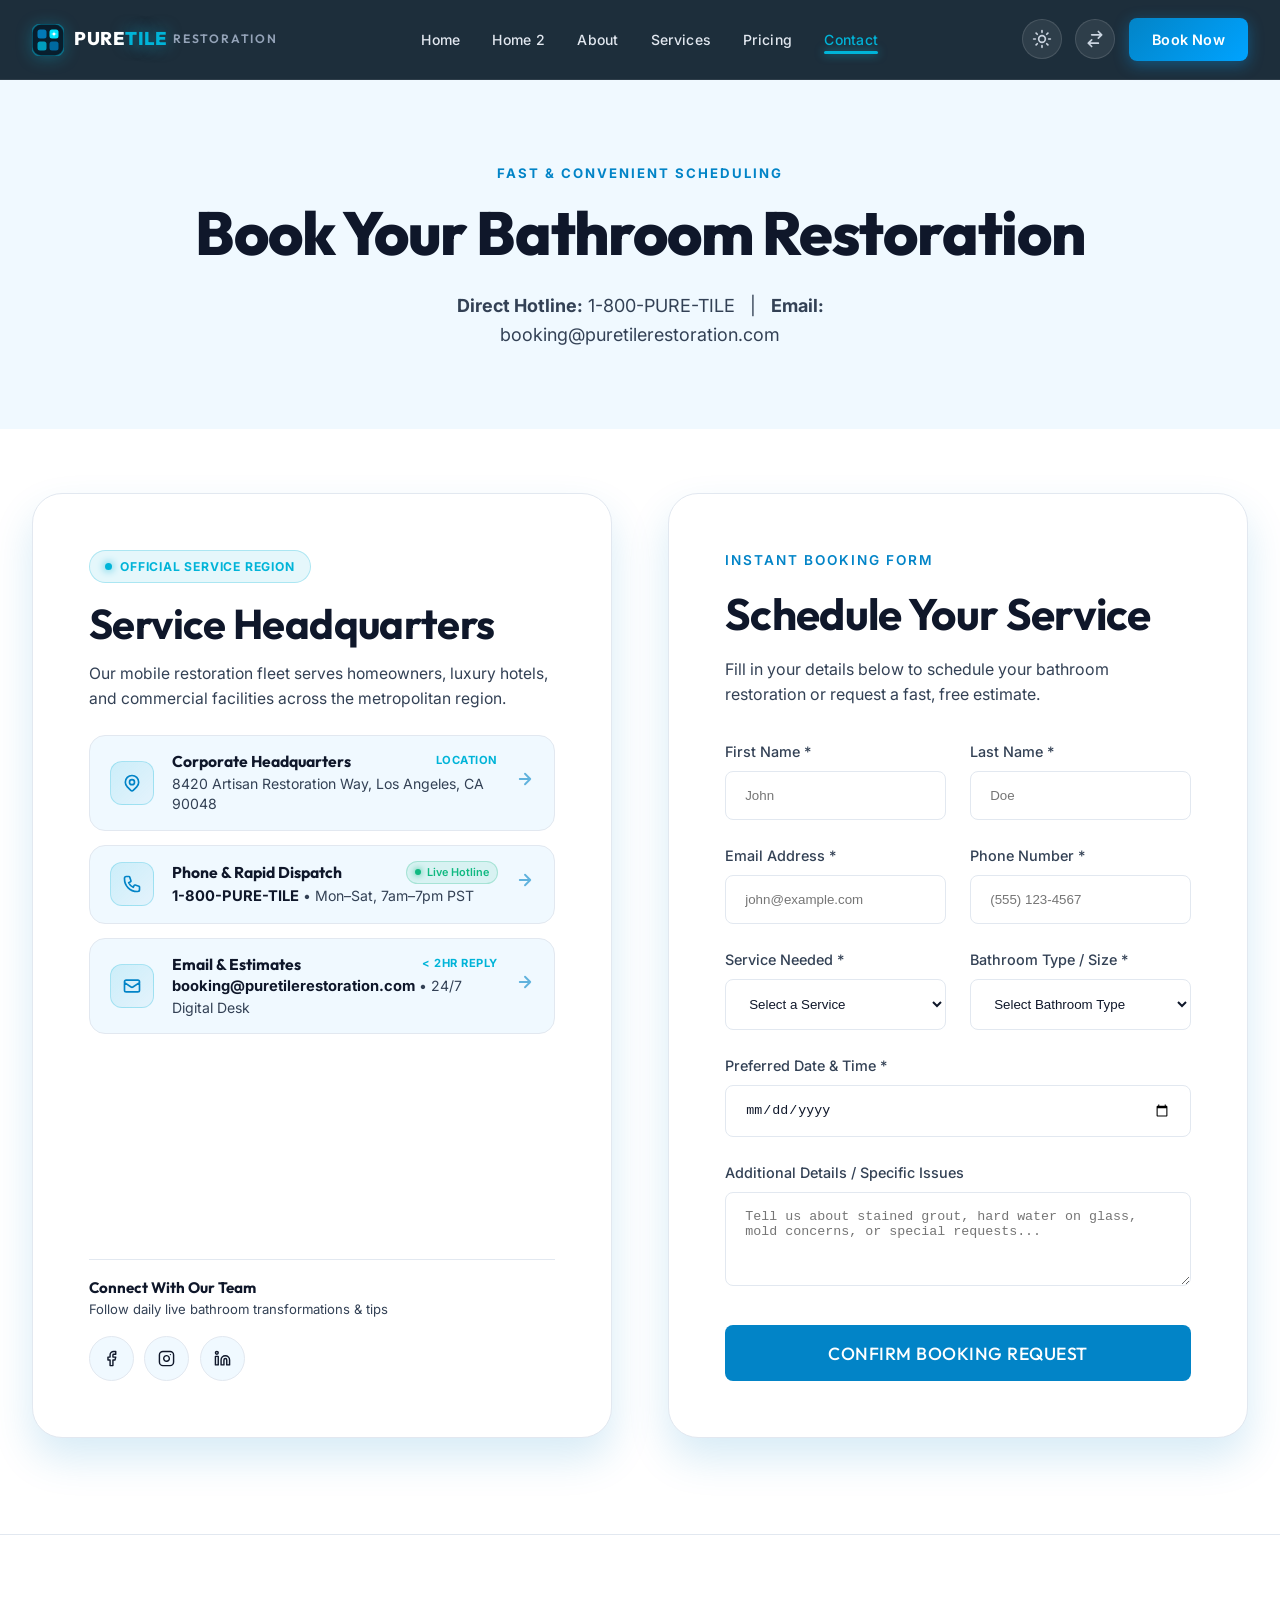
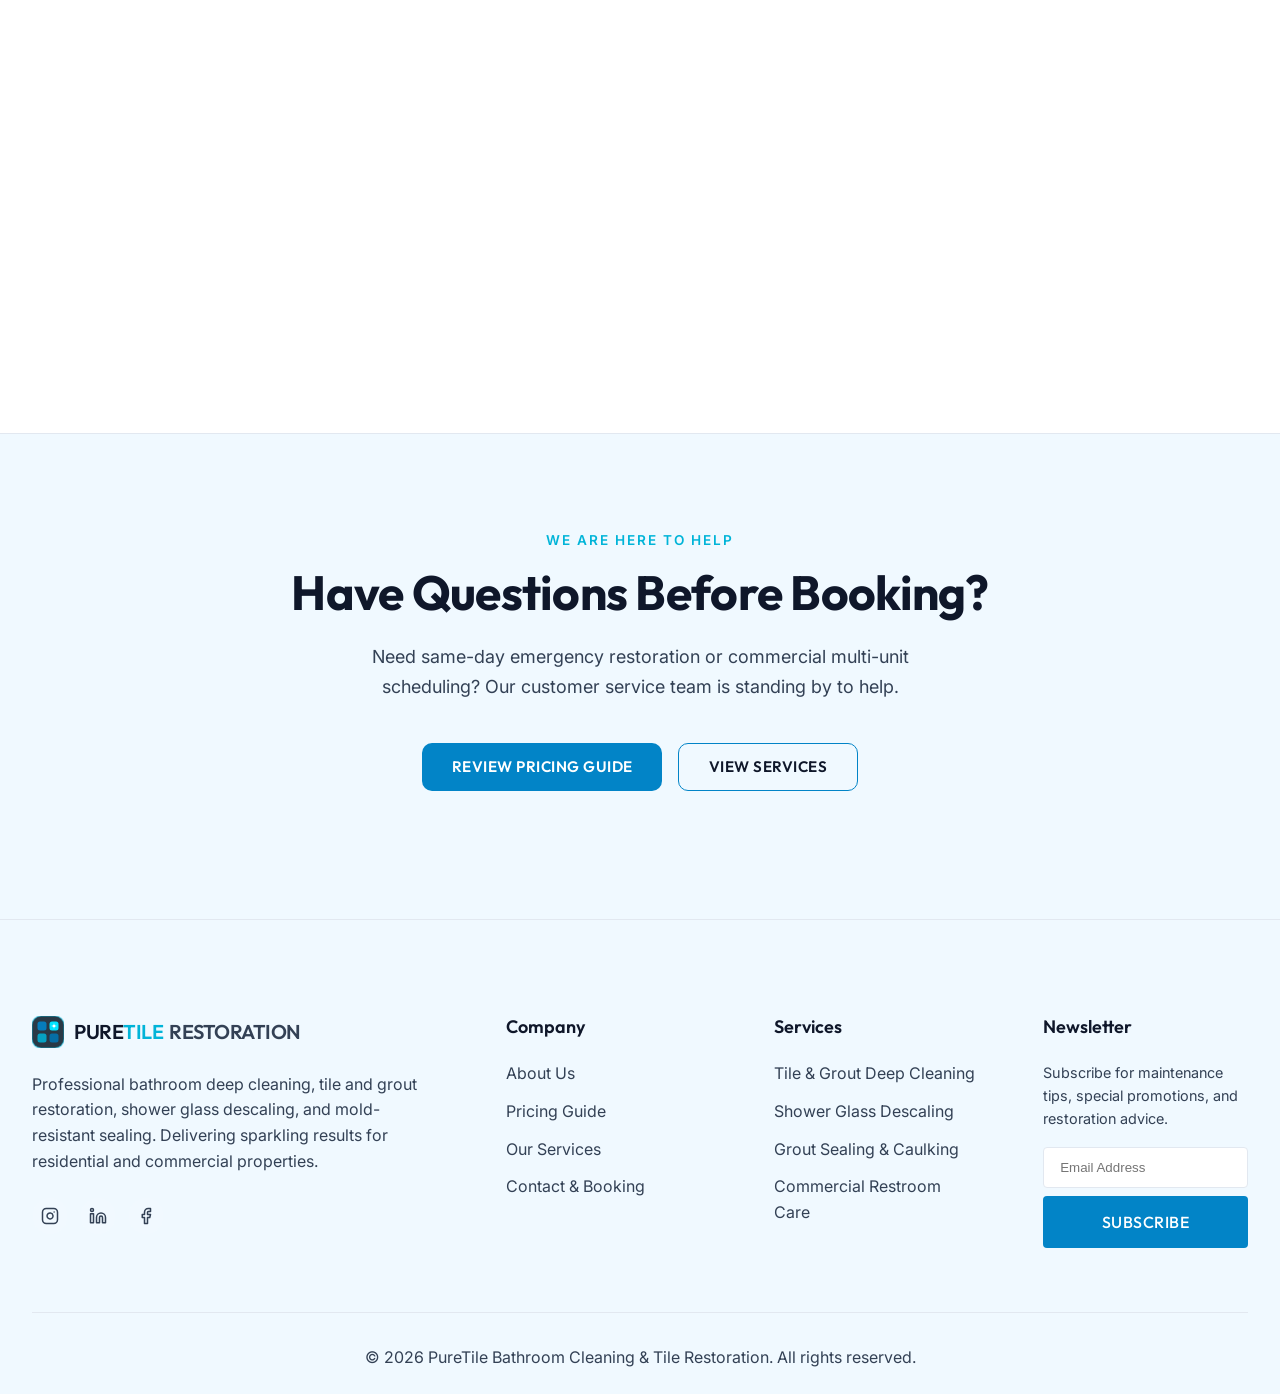
==== contact.html @ 4fcf4510 "PureTile Restoration website complete" ====
<!DOCTYPE html>
<html lang="en" dir="ltr">
<head>
    <meta charset="UTF-8">
    <meta name="viewport" content="width=device-width, initial-scale=1.0">
    <title>Contact & Booking | PureTile Bathroom Cleaning & Tile Restoration</title>
    <meta name="description" content="Book your bathroom cleaning, tile and grout restoration, or shower glass descaling online. Quick appointment scheduling and free estimates.">
    <link rel="preconnect" href="https://fonts.googleapis.com">
    <link rel="preconnect" href="https://fonts.gstatic.com" crossorigin>
    <link href="https://fonts.googleapis.com/css2?family=Inter:wght@400;500;600;700&family=Outfit:wght@400;500;600;700;800;900&display=swap" rel="stylesheet">
    <link rel="stylesheet" href="assets/css/style.css">
    <link rel="stylesheet" href="assets/css/dark-mode.css">
    <link rel="stylesheet" href="assets/css/rtl.css">
    <link rel="icon" type="image/svg+xml" href="assets/images/favicon.svg">
</head>
<body>
    <!-- Navbar -->
    <nav class="navbar home-navbar">
        <div class="container flex-between">
            <a href="index.html" class="brand">
                <svg width="32" height="32" viewBox="0 0 32 32" fill="none" xmlns="http://www.w3.org/2000/svg" class="brand-icon">
                    <rect width="32" height="32" rx="9" fill="rgba(6, 24, 38, 0.85)" stroke="#00B4D8" stroke-width="1.5" stroke-opacity="0.45"/>
                    <rect x="5.5" y="5.5" width="9" height="9" rx="2.5" fill="#0284C7" fill-opacity="0.9"/>
                    <rect x="5.5" y="17.5" width="9" height="9" rx="2.5" fill="#00B4D8" fill-opacity="0.85"/>
                    <rect x="17.5" y="17.5" width="9" height="9" rx="2.5" fill="#0077B6" fill-opacity="0.85"/>
                    <rect x="17.5" y="5.5" width="9" height="9" rx="2.5" fill="#00E5FF"/>
                    <path d="M22 6.8 Q22 10 18.8 10 Q22 10 22 13.2 Q22 10 25.2 10 Q22 10 22 6.8 Z" fill="#FFFFFF"/>
                    <circle cx="22" cy="10" r="0.9" fill="#FFFFFF"/>
                </svg>
                <span class="brand-text">PURE<span class="brand-accent">TILE</span><span class="brand-sub">RESTORATION</span></span>
            </a>
            
            <ul class="nav-links">
                <li><a href="index.html" class="nav-link">Home</a></li>
                <li><a href="home-2.html" class="nav-link">Home 2</a></li>
                <li><a href="about.html" class="nav-link">About</a></li>
                <li><a href="services.html" class="nav-link">Services</a></li>
                <li><a href="pricing.html" class="nav-link">Pricing</a></li>
                <li><a href="contact.html" class="nav-link active">Contact</a></li>
            </ul>
            
            <div class="nav-actions">
                <button id="darkModeToggle" class="icon-btn" aria-label="Toggle Dark Mode">
                    <svg width="20" height="20" viewBox="0 0 24 24" fill="none" stroke="currentColor" stroke-width="2" stroke-linecap="round" stroke-linejoin="round">
                        <circle cx="12" cy="12" r="4"></circle>
                        <line x1="12" y1="2" x2="12" y2="4"></line>
                        <line x1="12" y1="20" x2="12" y2="22"></line>
                        <line x1="4.93" y1="4.93" x2="6.34" y2="6.34"></line>
                        <line x1="17.66" y1="17.66" x2="19.07" y2="19.07"></line>
                        <line x1="2" y1="12" x2="4" y2="12"></line>
                        <line x1="20" y1="12" x2="22" y2="12"></line>
                        <line x1="6.34" y1="17.66" x2="4.93" y2="19.07"></line>
                        <line x1="19.07" y1="4.93" x2="17.66" y2="6.34"></line>
                    </svg>
                </button>
                <button id="rtlToggle" class="icon-btn" aria-label="Toggle RTL">
                    <svg width="20" height="20" fill="none" stroke="currentColor" viewBox="0 0 24 24" xmlns="http://www.w3.org/2000/svg"><path stroke-linecap="round" stroke-linejoin="round" stroke-width="2" d="M8 7h12m0 0l-4-4m4 4l-4 4m0 6H4m0 0l4 4m-4-4l4-4"></path></svg>
                </button>
                <a href="contact.html" class="btn-nav-book">Book Now</a>
                <button class="mobile-menu-btn icon-btn" aria-label="Menu">
                    <svg width="24" height="24" fill="none" stroke="currentColor" viewBox="0 0 24 24" xmlns="http://www.w3.org/2000/svg"><path stroke-linecap="round" stroke-linejoin="round" stroke-width="2" d="M4 6h16M4 12h16M4 18h16"></path></svg>
                </button>
            </div>
        </div>
    </nav>

    <!-- Section 1: Hero & Direct Contact -->
    <section class="section section-bg" style="padding-top: 160px; padding-bottom: 80px; text-align: center;">
        <div class="container reveal">
            <h6 style="color: var(--accent-primary); margin-bottom: 1rem;">Fast & Convenient Scheduling</h6>
            <h1 class="hero-title">Book Your Bathroom Restoration</h1>
            <p class="hero-subtitle" style="max-width: 600px; margin: 0 auto;"><strong>Direct Hotline:</strong> 1-800-PURE-TILE &nbsp; | &nbsp; <strong>Email:</strong> booking@puretilerestoration.com</p>
        </div>
    </section>

    <!-- Section 2: Contact Split Layout (Details + Booking Form) -->
    <section class="section" style="padding-top: 4rem;">
        <div class="container reveal">
            <div class="contact-split-grid">
                
                <!-- Left Card: Service Headquarters & Direct Inquiries -->
                <div class="contact-card-container">
                    <div class="contact-card-top-content">
                        <div class="contact-eyebrow-badge">
                            <span class="eyebrow-dot"></span>
                            OFFICIAL SERVICE REGION
                        </div>
                        <h2 style="margin-bottom: 0.75rem; font-size: clamp(2rem, 3.8vw, 2.6rem); font-weight: 700; color: var(--text-primary); line-height: 1.2;">Service Headquarters</h2>
                        <p style="color: var(--text-secondary); margin-bottom: 0; line-height: 1.6; font-size: 0.98rem;">Our mobile restoration fleet serves homeowners, luxury hotels, and commercial facilities across the metropolitan region.</p>
                        
                        <!-- 3 Compact Contact Cards (Smaller & Identical in Height) -->
                        <div class="contact-mini-cards">
                            <!-- Card 1: Headquarters -->
                            <a href="https://maps.google.com/?q=8420+Artisan+Restoration+Way+Los+Angeles+CA+90048" target="_blank" rel="noopener" class="contact-mini-card">
                                <div class="contact-mini-icon">
                                    <svg width="20" height="20" fill="none" stroke="currentColor" stroke-width="2" viewBox="0 0 24 24"><path stroke-linecap="round" stroke-linejoin="round" d="M17.657 16.657L13.414 20.9a1.998 1.998 0 01-2.827 0l-4.244-4.243a8 8 0 1111.314 0z"></path><path stroke-linecap="round" stroke-linejoin="round" d="M15 11a3 3 0 11-6 0 3 3 0 016 0z"></path></svg>
                                </div>
                                <div class="contact-mini-content">
                                    <div class="contact-mini-header">
                                        <h4 class="contact-mini-title">Corporate Headquarters</h4>
                                        <span class="contact-mini-badge">Location</span>
                                    </div>
                                    <p class="contact-mini-text">8420 Artisan Restoration Way, Los Angeles, CA 90048</p>
                                </div>
                                <div class="contact-mini-arrow">
                                    <svg width="18" height="18" viewBox="0 0 24 24" fill="none" stroke="currentColor" stroke-width="2.5" stroke-linecap="round" stroke-linejoin="round"><path d="M5 12h14M12 5l7 7-7 7"/></svg>
                                </div>
                            </a>

                            <!-- Card 2: Phone & Dispatch -->
                            <a href="tel:18007873845" class="contact-mini-card">
                                <div class="contact-mini-icon">
                                    <svg width="20" height="20" fill="none" stroke="currentColor" stroke-width="2" viewBox="0 0 24 24"><path stroke-linecap="round" stroke-linejoin="round" d="M3 5a2 2 0 012-2h3.28a1 1 0 01.948.684l1.498 4.493a1 1 0 01-.502 1.21l-2.257 1.13a11.042 11.042 0 005.516 5.516l1.13-2.257a1 1 0 011.21-.502l4.493 1.498a1 1 0 01.684.949V19a2 2 0 01-2 2h-1C9.716 21 3 14.284 3 6V5z"></path></svg>
                                </div>
                                <div class="contact-mini-content">
                                    <div class="contact-mini-header">
                                        <h4 class="contact-mini-title">Phone & Rapid Dispatch</h4>
                                        <span class="contact-status-live"><span class="live-pulse-dot"></span> Live Hotline</span>
                                    </div>
                                    <p class="contact-mini-text"><span class="contact-mini-link">1-800-PURE-TILE</span> &bull; Mon–Sat, 7am–7pm PST</p>
                                </div>
                                <div class="contact-mini-arrow">
                                    <svg width="18" height="18" viewBox="0 0 24 24" fill="none" stroke="currentColor" stroke-width="2.5" stroke-linecap="round" stroke-linejoin="round"><path d="M5 12h14M12 5l7 7-7 7"/></svg>
                                </div>
                            </a>

                            <!-- Card 3: Email Inquiries -->
                            <a href="mailto:booking@puretilerestoration.com" class="contact-mini-card">
                                <div class="contact-mini-icon">
                                    <svg width="20" height="20" fill="none" stroke="currentColor" stroke-width="2" viewBox="0 0 24 24"><path stroke-linecap="round" stroke-linejoin="round" d="M3 8l7.89 5.26a2 2 0 002.22 0L21 8M5 19h14a2 2 0 002-2V7a2 2 0 00-2-2H5a2 2 0 00-2 2v10a2 2 0 002 2z"></path></svg>
                                </div>
                                <div class="contact-mini-content">
                                    <div class="contact-mini-header">
                                        <h4 class="contact-mini-title">Email & Estimates</h4>
                                        <span class="contact-mini-badge">&lt; 2hr Reply</span>
                                    </div>
                                    <p class="contact-mini-text"><span class="contact-mini-link">booking@puretilerestoration.com</span> &bull; 24/7 Digital Desk</p>
                                </div>
                                <div class="contact-mini-arrow">
                                    <svg width="18" height="18" viewBox="0 0 24 24" fill="none" stroke="currentColor" stroke-width="2.5" stroke-linecap="round" stroke-linejoin="round"><path d="M5 12h14M12 5l7 7-7 7"/></svg>
                                </div>
                            </a>
                        </div>
                    </div>

                    <!-- Bottom Integrated Social Bar -->
                    <div class="contact-bottom-social">
                        <div class="contact-social-info">
                            <h5>Connect With Our Team</h5>
                            <p>Follow daily live bathroom transformations & tips</p>
                        </div>
                        <div class="social-links" style="display: flex; gap: 0.65rem;">
                            <a href="#" class="social-icon-box" aria-label="Facebook">
                                <svg width="17" height="17" fill="none" stroke="currentColor" stroke-width="2" stroke-linecap="round" stroke-linejoin="round" viewBox="0 0 24 24"><path d="M18 2h-3a5 5 0 00-5 5v3H7v4h3v8h4v-8h3l1-4h-4V7a1 1 0 011-1h3z"></path></svg>
                            </a>
                            <a href="#" class="social-icon-box" aria-label="Instagram">
                                <svg width="17" height="17" fill="none" stroke="currentColor" stroke-width="2" stroke-linecap="round" stroke-linejoin="round" viewBox="0 0 24 24"><rect x="2" y="2" width="20" height="20" rx="5" ry="5"></rect><path d="M16 11.37A4 4 0 1112.63 8 4 4 0 0116 11.37z"></path><line x1="17.5" y1="6.5" x2="17.51" y2="6.5"></line></svg>
                            </a>
                            <a href="#" class="social-icon-box" aria-label="LinkedIn">
                                <svg width="17" height="17" fill="none" stroke="currentColor" stroke-width="2" stroke-linecap="round" stroke-linejoin="round" viewBox="0 0 24 24"><path d="M16 8a6 6 0 016 6v7h-4v-7a2 2 0 00-2-2 2 2 0 00-2 2v7h-4v-7a6 6 0 016-6z"></path><rect x="2" y="9" width="4" height="12"></rect><circle cx="4" cy="4" r="2"></circle></svg>
                            </a>
                        </div>
                    </div>
                </div>

                <!-- Right Card: Online Booking Form -->
                <div class="contact-card-container">
                    <div class="contact-form-header">
                        <span class="eyebrow" style="color: var(--accent-premium); letter-spacing: 2px; text-transform: uppercase; font-weight: 600; font-size: 0.85rem; margin-bottom: 1rem; display: block;">Instant Booking Form</span>
                        <h2 style="margin-bottom: 1rem; font-size: clamp(2.2rem, 4.2vw, 2.75rem); font-weight: 700; color: var(--text-primary); line-height: 1.2;">Schedule Your Service</h2>
                        <p style="color: var(--text-secondary); margin-bottom: 2rem; line-height: 1.6;">Fill in your details below to schedule your bathroom restoration or request a fast, free estimate.</p>
                    </div>
                    
                    <form onsubmit="event.preventDefault(); alert('Thank you! Your booking inquiry has been submitted. A specialist will call you within 1 hour to confirm.'); this.reset();">
                        <div class="grid grid-2" style="gap: 1.5rem; margin-bottom: 1.5rem;">
                            <div>
                                <label style="display: block; margin-bottom: 0.5rem; font-weight: 500; font-size: 0.9rem; color: var(--text-secondary);">First Name *</label>
                                <input type="text" placeholder="John" required style="width: 100%; padding: 1rem 1.2rem; border: 1px solid var(--border-color); border-radius: 8px; background: rgba(255,255,255,0.02); color: var(--text-primary); outline: none; transition: 0.3s;" onfocus="this.style.borderColor='var(--accent-premium)'" onblur="this.style.borderColor='var(--border-color)'">
                            </div>
                            <div>
                                <label style="display: block; margin-bottom: 0.5rem; font-weight: 500; font-size: 0.9rem; color: var(--text-secondary);">Last Name *</label>
                                <input type="text" placeholder="Doe" required style="width: 100%; padding: 1rem 1.2rem; border: 1px solid var(--border-color); border-radius: 8px; background: rgba(255,255,255,0.02); color: var(--text-primary); outline: none; transition: 0.3s;" onfocus="this.style.borderColor='var(--accent-premium)'" onblur="this.style.borderColor='var(--border-color)'">
                            </div>
                        </div>
                        
                        <div class="grid grid-2" style="gap: 1.5rem; margin-bottom: 1.5rem;">
                            <div>
                                <label style="display: block; margin-bottom: 0.5rem; font-weight: 500; font-size: 0.9rem; color: var(--text-secondary);">Email Address *</label>
                                <input type="email" placeholder="john@example.com" required style="width: 100%; padding: 1rem 1.2rem; border: 1px solid var(--border-color); border-radius: 8px; background: rgba(255,255,255,0.02); color: var(--text-primary); outline: none; transition: 0.3s;" onfocus="this.style.borderColor='var(--accent-premium)'" onblur="this.style.borderColor='var(--border-color)'">
                            </div>
                            <div>
                                <label style="display: block; margin-bottom: 0.5rem; font-weight: 500; font-size: 0.9rem; color: var(--text-secondary);">Phone Number *</label>
                                <input type="tel" placeholder="(555) 123-4567" required style="width: 100%; padding: 1rem 1.2rem; border: 1px solid var(--border-color); border-radius: 8px; background: rgba(255,255,255,0.02); color: var(--text-primary); outline: none; transition: 0.3s;" onfocus="this.style.borderColor='var(--accent-premium)'" onblur="this.style.borderColor='var(--border-color)'">
                            </div>
                        </div>

                        <div class="grid grid-2" style="gap: 1.5rem; margin-bottom: 1.5rem;">
                            <div>
                                <label style="display: block; margin-bottom: 0.5rem; font-weight: 500; font-size: 0.9rem; color: var(--text-secondary);">Service Needed *</label>
                                <select required style="width: 100%; padding: 1rem 1.2rem; border: 1px solid var(--border-color); border-radius: 8px; background: var(--bg-primary); color: var(--text-primary); outline: none; transition: 0.3s;" onfocus="this.style.borderColor='var(--accent-premium)'" onblur="this.style.borderColor='var(--border-color)'">
                                    <option value="" disabled selected>Select a Service</option>
                                    <option value="complete">Complete Restoration Package ($299)</option>
                                    <option value="steam">Standard Tile & Grout Steam Clean ($149)</option>
                                    <option value="shower">Shower Glass Descaling & Polishing</option>
                                    <option value="grout">Grout ColorSealing & Waterproofing</option>
                                    <option value="commercial">Commercial Restroom Sanitization</option>
                                </select>
                            </div>
                            <div>
                                <label style="display: block; margin-bottom: 0.5rem; font-weight: 500; font-size: 0.9rem; color: var(--text-secondary);">Bathroom Type / Size *</label>
                                <select required style="width: 100%; padding: 1rem 1.2rem; border: 1px solid var(--border-color); border-radius: 8px; background: var(--bg-primary); color: var(--text-primary); outline: none; transition: 0.3s;" onfocus="this.style.borderColor='var(--accent-premium)'" onblur="this.style.borderColor='var(--border-color)'">
                                    <option value="" disabled selected>Select Bathroom Type</option>
                                    <option value="powder">Half Bath / Powder Room</option>
                                    <option value="standard">Standard Full Bath (Tub/Shower)</option>
                                    <option value="master">Master Bath Suite (Walk-in Shower & Tub)</option>
                                    <option value="multiple">Multiple Residential Bathrooms</option>
                                    <option value="commercial">Commercial Restroom Facility</option>
                                </select>
                            </div>
                        </div>

                        <div style="margin-bottom: 1.5rem;">
                            <label style="display: block; margin-bottom: 0.5rem; font-weight: 500; font-size: 0.9rem; color: var(--text-secondary);">Preferred Date & Time *</label>
                            <input type="date" required style="width: 100%; padding: 1rem 1.2rem; border: 1px solid var(--border-color); border-radius: 8px; background: var(--bg-primary); color: var(--text-primary); outline: none; transition: 0.3s;" onfocus="this.style.borderColor='var(--accent-premium)'" onblur="this.style.borderColor='var(--border-color)'">
                        </div>

                        <div style="margin-bottom: 2rem;">
                            <label style="display: block; margin-bottom: 0.5rem; font-weight: 500; font-size: 0.9rem; color: var(--text-secondary);">Additional Details / Specific Issues</label>
                            <textarea rows="4" placeholder="Tell us about stained grout, hard water on glass, mold concerns, or special requests..." style="width: 100%; padding: 1rem 1.2rem; border: 1px solid var(--border-color); border-radius: 8px; background: rgba(255,255,255,0.02); color: var(--text-primary); resize: vertical; outline: none; transition: 0.3s;" onfocus="this.style.borderColor='var(--accent-premium)'" onblur="this.style.borderColor='var(--border-color)'"></textarea>
                        </div>

                        <button type="submit" class="btn btn-primary" style="width: 100%; height: auto; min-height: 56px; padding: 1rem; justify-content: center; font-size: 1.1rem; border-radius: 8px;">Confirm Booking Request</button>
                    </form>
                </div>
                
            </div>
        </div>
    </section>

    <!-- Section 3: Full Width Map -->
    <section style="margin-bottom: 0;">
        <div style="width: 100%; height: 500px; border-top: 1px solid var(--border-color); border-bottom: 1px solid var(--border-color); overflow: hidden;">
            <iframe src="https://www.google.com/maps/embed?pb=!1m18!1m12!1m3!1d3304.763462948602!2d-118.37549748478413!3d34.07559128060012!2m3!1f0!2f0!3f0!3m2!1i1024!2i768!4f13.1!3m3!1m2!1s0x80c2b936d5b060cb%3A0x4a9d702d0b5e3f01!2sWest%20Hollywood%2C%20CA!5e0!3m2!1sen!2sus!4v1680123456789!5m2!1sen!2sus" width="100%" height="100%" style="border:0;" allowfullscreen="" loading="lazy" referrerpolicy="no-referrer-when-downgrade"></iframe>
        </div>
    </section>

    <!-- Section 4: General FAQ Support -->
    <section class="section section-bg text-center" style="padding: 6rem 0;">
        <div class="container reveal">
            <span class="eyebrow" style="color: #00B4D8; letter-spacing: 2px; text-transform: uppercase; font-weight: 600; font-size: 0.85rem; display: block; margin-bottom: 0.75rem;">WE ARE HERE TO HELP</span>
            <h2 style="font-size: clamp(2.2rem, 4.2vw, 3rem); font-weight: 700; margin-bottom: 1.25rem; color: var(--text-primary); line-height: 1.2;">Have Questions Before Booking?</h2>
            <p class="text-large" style="max-width: 600px; margin: 0 auto 2.5rem; color: var(--text-secondary); line-height: 1.7;">Need same-day emergency restoration or commercial multi-unit scheduling? Our customer service team is standing by to help.</p>
            <div class="flex-center contact-cta-row">
                <a href="pricing.html" class="btn btn-primary contact-cta-btn">Review Pricing Guide</a>
                <a href="services.html" class="btn btn-secondary contact-cta-btn">View Services</a>
            </div>
        </div>
    </section>

    <!-- Footer -->
    <footer class="footer">
        <div class="container">
            <div class="footer-grid">
                <div>
                    <a href="index.html" class="footer-brand" style="display: inline-flex; align-items: center; gap: 10px; text-decoration: none;">
                        <svg width="32" height="32" viewBox="0 0 32 32" fill="none" xmlns="http://www.w3.org/2000/svg" class="brand-icon">
                            <rect width="32" height="32" rx="9" fill="rgba(6, 24, 38, 0.85)" stroke="#00B4D8" stroke-width="1.5" stroke-opacity="0.45"/>
                            <rect x="5.5" y="5.5" width="9" height="9" rx="2.5" fill="#0284C7" fill-opacity="0.9"/>
                            <rect x="5.5" y="17.5" width="9" height="9" rx="2.5" fill="#00B4D8" fill-opacity="0.85"/>
                            <rect x="17.5" y="17.5" width="9" height="9" rx="2.5" fill="#0077B6" fill-opacity="0.85"/>
                            <rect x="17.5" y="5.5" width="9" height="9" rx="2.5" fill="#00E5FF"/>
                            <path d="M22 6.8 Q22 10 18.8 10 Q22 10 22 13.2 Q22 10 25.2 10 Q22 10 22 6.8 Z" fill="#FFFFFF"/>
                            <circle cx="22" cy="10" r="0.9" fill="#FFFFFF"/>
                        </svg>
                        <span class="brand-text">PURE<span class="brand-accent">TILE</span><span class="brand-sub">RESTORATION</span></span>
                    </a>
                    <p>Professional bathroom deep cleaning, tile and grout restoration, shower glass descaling, and mold-resistant sealing. Delivering sparkling results for residential and commercial properties.</p>
                    <div class="footer-socials" style="margin-top: 1.5rem; display: flex; gap: 0.75rem;">
                        <a href="#" class="social-icon" aria-label="Instagram">
                            <svg width="18" height="18" fill="none" stroke="currentColor" stroke-width="2" stroke-linecap="round" stroke-linejoin="round" viewBox="0 0 24 24"><rect x="2" y="2" width="20" height="20" rx="5" ry="5"></rect><path d="M16 11.37A4 4 0 1112.63 8 4 4 0 0116 11.37z"></path><line x1="17.5" y1="6.5" x2="17.51" y2="6.5"></line></svg>
                        </a>
                        <a href="#" class="social-icon" aria-label="LinkedIn">
                            <svg width="18" height="18" fill="none" stroke="currentColor" stroke-width="2" stroke-linecap="round" stroke-linejoin="round" viewBox="0 0 24 24"><path d="M16 8a6 6 0 016 6v7h-4v-7a2 2 0 00-2-2 2 2 0 00-2 2v7h-4v-7a6 6 0 016-6z"></path><rect x="2" y="9" width="4" height="12"></rect><circle cx="4" cy="4" r="2"></circle></svg>
                        </a>
                        <a href="#" class="social-icon" aria-label="Facebook">
                            <svg width="18" height="18" fill="none" stroke="currentColor" stroke-width="2" stroke-linecap="round" stroke-linejoin="round" viewBox="0 0 24 24"><path d="M18 2h-3a5 5 0 00-5 5v3H7v4h3v8h4v-8h3l1-4h-4V7a1 1 0 011-1h3z"></path></svg>
                        </a>
                    </div>
                </div>
                <div>
                    <h5 class="footer-title">Company</h5>
                    <ul class="footer-links">
                        <li><a href="about.html">About Us</a></li>
                        <li><a href="pricing.html">Pricing Guide</a></li>
                        <li><a href="services.html">Our Services</a></li>
                        <li><a href="contact.html">Contact & Booking</a></li>
                    </ul>
                </div>
                <div>
                    <h5 class="footer-title">Services</h5>
                    <ul class="footer-links">
                        <li><a href="services.html#tile-steam-cleaning">Tile & Grout Deep Cleaning</a></li>
                        <li><a href="services.html#shower-glass-descaling">Shower Glass Descaling</a></li>
                        <li><a href="services.html#grout-colorsealing">Grout Sealing & Caulking</a></li>
                        <li><a href="services.html#commercial-restrooms">Commercial Restroom Care</a></li>
                    </ul>
                </div>
                <div>
                    <h5 class="footer-title">Newsletter</h5>
                    <p style="margin-bottom: 1rem; color: var(--text-secondary); font-size: 0.9rem;">Subscribe for maintenance tips, special promotions, and restoration advice.</p>
                    <form class="newsletter-form" style="display: flex; gap: 0.5rem; flex-direction: column;">
                        <input type="email" placeholder="Email Address" required style="padding: 0.75rem 1rem; border-radius: 4px; border: 1px solid var(--border-color); background: var(--bg-primary); color: var(--text-primary); width: 100%; outline: none; transition: 0.3s;">
                        <button type="submit" class="btn btn-primary" style="padding: 0.75rem 1rem; width: 100%; justify-content: center;">Subscribe</button>
                    </form>
                </div>
            </div>
            <div class="footer-bottom">
                <p>&copy; 2026 PureTile Bathroom Cleaning & Tile Restoration. All rights reserved.</p>
            </div>
        </div>
    </footer>

    <!-- Back to Top -->
    <button id="backToTop" class="back-to-top" aria-label="Back to Top">
        <svg width="24" height="24" fill="none" stroke="currentColor" viewBox="0 0 24 24" xmlns="http://www.w3.org/2000/svg"><path stroke-linecap="round" stroke-linejoin="round" stroke-width="2" d="M5 15l7-7 7 7"></path></svg>
    </button>
    <script src="assets/js/main.js"></script>
</body>
</html>
---- assets/css/style.css ----
/* ==========================================================================
   Base Styles & Variables
   ========================================================================== */
:root {
    /* Primary Colors - Crisp Fresh Whites & Clear Water Tints */
    --bg-primary: #FFFFFF;
    --bg-secondary: #F0F9FF; /* Fresh clean ice-water tint */
    --bg-card: #FFFFFF;
    
    /* Accents - Pristine Ocean Blue & Sparkling Aqua */
    --accent-primary: #0284C7; /* Vibrant fresh water blue */
    --accent-secondary: #00B4D8; /* Sparkling cyan/aqua */
    --accent-premium: #0284C7; /* Primary action ocean blue */
    --accent-glass: #E0F2FE; /* Translucent aquatic glass */
    --accent-sparkle: #38BDF8; /* Radiant highlight */
    
    /* Text - Crisp High-Contrast Slate Navy */
    --text-primary: #0F172A;
    --text-secondary: #334155;
    
    /* Utilities */
    --border-color: #E2E8F0;
    --shadow-soft: 0 10px 30px rgba(2, 132, 199, 0.08);
    --shadow-hover: 0 20px 40px rgba(2, 132, 199, 0.16);
    --transition-smooth: all 0.4s cubic-bezier(0.25, 1, 0.5, 1);
    --glass-bg: rgba(255, 255, 255, 0.88);
    --glass-border: rgba(2, 132, 199, 0.12);
    
    /* Container Widths */
    --container-max: 1280px;
    --container-padding: 2rem;
}

/* Base Reset */
* {
    margin: 0;
    padding: 0;
    box-sizing: border-box;
}

html {
    scroll-behavior: smooth;
    font-size: 16px;
    overflow-x: hidden;
}

section[id] {
    scroll-margin-top: 100px;
}

.quick-nav-pill {
    display: inline-flex;
    align-items: center;
    gap: 0.5rem;
    padding: 0.6rem 1.25rem;
    border-radius: 30px;
    background: var(--bg-card);
    border: 1px solid var(--border-color);
    color: var(--text-primary);
    font-size: 0.875rem;
    font-weight: 600;
    text-decoration: none;
    box-shadow: var(--shadow-soft);
    transition: var(--transition-smooth);
}

.quick-nav-pill:hover {
    background: var(--accent-primary);
    color: #FFFFFF;
    border-color: var(--accent-primary);
    transform: translateY(-2px);
    box-shadow: var(--shadow-hover);
}

body.dark-mode .quick-nav-pill {
    background: #15243D;
    border-color: rgba(56, 189, 248, 0.25);
    color: #FFFFFF;
}

body.dark-mode .quick-nav-pill:hover {
    background: #38BDF8;
    color: #0B1320;
    border-color: #38BDF8;
}

body {
    font-family: 'Inter', -apple-system, BlinkMacSystemFont, 'Segoe UI', Roboto, Helvetica, Arial, sans-serif;
    background-color: var(--bg-primary);
    color: var(--text-primary);
    line-height: 1.6;
    overflow-x: hidden;
    -webkit-font-smoothing: antialiased;
    -moz-osx-font-smoothing: grayscale;
}

/* ==========================================================================
   Typography
   ========================================================================== */
h1, h2, h3, h4, h5, h6 {
    font-family: 'Outfit', 'Inter', sans-serif;
    color: var(--text-primary);
    line-height: 1.2;
    margin-bottom: 1rem;
}

h1, .hero-title {
    font-size: clamp(2.5rem, 5.5vw, 3.8rem);
    font-weight: 800;
    line-height: 1.15;
    letter-spacing: -0.02em;
    font-family: 'Outfit', sans-serif;
    color: var(--text-primary);
}

h2, .premium-section h2, .section h2 {
    font-size: clamp(2.2rem, 4.2vw, 3rem);
    font-weight: 700;
    line-height: 1.2;
    letter-spacing: -0.015em;
    font-family: 'Outfit', sans-serif;
    color: var(--text-primary);
    margin-bottom: 1.25rem;
}

h3 { 
    font-size: clamp(1.35rem, 2.5vw, 1.75rem); 
    font-weight: 700; 
    line-height: 1.3;
    font-family: 'Outfit', sans-serif;
    color: var(--text-primary);
}

h4 { 
    font-size: 1.2rem; 
    font-weight: 600; 
    line-height: 1.4;
    font-family: 'Outfit', sans-serif;
    color: var(--text-primary);
}

h5 { 
    font-size: 1rem; 
    font-weight: 600; 
    font-family: 'Outfit', sans-serif;
}

h6, .eyebrow { 
    font-size: 0.825rem; 
    font-weight: 700; 
    text-transform: uppercase; 
    letter-spacing: 2px; 
    color: #00B4D8; 
    margin-bottom: 0.85rem;
    display: inline-block;
    font-family: 'Inter', sans-serif;
}

p {
    font-size: 1rem;
    font-weight: 400;
    color: var(--text-secondary);
    margin-bottom: 1.5rem;
}

.text-large { font-size: 1.125rem; font-weight: 400; }
.text-small { font-size: 0.875rem; }
.text-center { text-align: center; }

a {
    color: var(--accent-primary);
    text-decoration: none;
    transition: var(--transition-smooth);
}

a:hover {
    color: var(--text-primary);
}

.brand, .footer-brand {
    color: var(--text-primary) !important;
}

img {
    max-width: 100%;
    height: auto;
    display: block;
    object-fit: cover;
    object-position: center;
}

/* ==========================================================================
   Layout
   ========================================================================== */
.container {
    width: 100%;
    max-width: var(--container-max);
    margin: 0 auto;
    padding: 0 var(--container-padding);
}

.section {
    padding: 6rem 0;
}

.section-bg {
    background-color: var(--bg-secondary);
}

.grid {
    display: grid;
    gap: 2rem;
}

.grid-2 { grid-template-columns: repeat(2, 1fr); }
.grid-3 { grid-template-columns: repeat(3, 1fr); }
.grid-4 { grid-template-columns: repeat(4, 1fr); }

.flex-center {
    display: flex;
    align-items: center;
    justify-content: center;
}

.flex-between {
    display: flex;
    align-items: center;
    justify-content: space-between;
}

.align-center {
    align-items: center;
}

/* ==========================================================================
   Buttons
   ========================================================================== */
.btn {
    display: inline-flex;
    align-items: center;
    justify-content: center;
    height: 52px;
    padding: 0 2rem;
    border-radius: 4px;
    font-family: 'Outfit', sans-serif;
    font-size: 1rem;
    font-weight: 500;
    text-transform: uppercase;
    letter-spacing: 0.5px;
    cursor: pointer;
    transition: var(--transition-smooth);
    border: none;
    outline: none;
}

.btn-primary {
    background-color: var(--accent-premium);
    color: #ffffff;
}

.btn-primary:hover {
    background-color: #0369A1;
    color: #ffffff;
    transform: translateY(-2px);
    box-shadow: 0 10px 20px rgba(2, 132, 199, 0.35);
}

.btn-secondary {
    background-color: transparent;
    color: var(--text-primary);
    border: 1px solid var(--accent-primary);
}

.btn-secondary:hover {
    background-color: var(--bg-secondary);
    border-color: var(--text-primary);
    transform: translateY(-2px);
}

.btn-accent {
    background-color: var(--text-primary);
    color: #fff;
}

.btn-accent:hover {
    background-color: var(--accent-primary);
    transform: translateY(-2px);
}

/* ==========================================================================
   Navbar
   ========================================================================== */
.navbar {
    position: fixed;
    top: 0;
    left: 0;
    width: 100%;
    height: 80px;
    z-index: 1000;
    background: var(--glass-bg);
    backdrop-filter: blur(12px);
    -webkit-backdrop-filter: blur(12px);
    border-bottom: 1px solid var(--glass-border);
    transition: var(--transition-smooth);
}

.navbar .container {
    height: 100%;
}

.brand {
    font-family: 'Outfit', sans-serif;
    font-size: 1.25rem;
    font-weight: 700;
    color: #0F172A;
    letter-spacing: -0.5px;
    text-transform: uppercase;
}

/* Logo SVG icon: vibrant blue */
.brand svg,
.footer-brand svg {
    color: #0284C7;
    flex-shrink: 0;
}

.nav-links {
    display: flex;
    list-style: none;
    gap: 2rem;
}

.nav-link {
    color: var(--text-secondary);
    font-size: 0.875rem;
    font-weight: 500;
    text-transform: uppercase;
    letter-spacing: 1px;
    white-space: nowrap;
}

.nav-link:hover, .nav-link.active {
    color: var(--accent-premium);
}

.nav-actions {
    display: flex;
    gap: 1rem;
    align-items: center;
}

.nav-actions #darkModeToggle { order: 1; }
.nav-actions #rtlToggle { order: 2; }
.nav-actions .btn-primary { order: 3; }
.nav-actions .mobile-menu-btn { order: 4; }

.icon-btn {
    background: none;
    border: none;
    color: var(--text-primary);
    font-size: 1.25rem;
    cursor: pointer;
    transition: var(--transition-smooth);
    width: 40px;
    height: 40px;
    display: flex;
    align-items: center;
    justify-content: center;
    border-radius: 50%;
    background-color: var(--bg-secondary);
}

.icon-btn:hover {
    background-color: rgba(0, 0, 0, 0.05);
    color: var(--accent-premium);
}

.mobile-menu-btn {
    display: none;
}

/* ==========================================================================
   Hero Sections
   ========================================================================== */
.hero {
    height: 100vh;
    min-height: 700px;
    position: relative;
    display: flex;
    align-items: center;
    padding-top: 80px;
    overflow: hidden;
}

@keyframes glassShimmer {
    0% { background-position: 200% center; }
    100% { background-position: -200% center; }
}

@keyframes premiumReveal {
    0% {
        opacity: 0;
        transform: translateY(60px) scale(0.95) translateZ(0);
        filter: blur(20px);
        letter-spacing: 2px;
    }
    100% {
        opacity: 1;
        transform: translateY(0) scale(1) translateZ(0);
        filter: blur(0);
        letter-spacing: normal;
    }
}

.hero-bg {
    position: absolute;
    top: 0;
    left: 0;
    width: 100%;
    height: 100%;
    z-index: -1;
}

.hero-bg img {
    width: 100%;
    height: 100%;
    object-fit: cover;
    transform: scale(1.05);
    animation: slowZoom 20s ease-out forwards;
}

.hero-overlay {
    position: absolute;
    top: 0;
    left: 0;
    width: 100%;
    height: 100%;
    background: linear-gradient(to right, rgba(240, 249, 255, 0.94) 0%, rgba(255, 255, 255, 0.8) 100%);
    z-index: -1;
}

.hero-content {
    max-width: 750px;
}

.hero .hero-content {
    margin: 0 auto;
    text-align: center;
}

.hero-title {
    margin-bottom: 1.5rem;
    font-size: clamp(2.6rem, 5vw, 3.8rem);
    color: var(--text-primary);
}

.hero .hero-title {
    opacity: 0;
    transform: translateY(50px);
    filter: blur(15px);
    color: var(--text-primary);
    animation: premiumReveal 1.8s cubic-bezier(0.16, 1, 0.3, 1) forwards 0.2s;
}

.hero-subtitle {
    font-size: 1.125rem;
    margin-bottom: 2.5rem;
    color: var(--text-secondary);
}

.hero .hero-subtitle {
    color: var(--text-secondary);
    opacity: 0;
    transform: translateY(60px) scale(0.95);
    filter: blur(20px);
    animation: premiumReveal 1.6s cubic-bezier(0.16, 1, 0.3, 1) forwards 0.4s;
}

.hero-buttons {
    display: flex;
    gap: 1rem;
}

.hero .hero-buttons {
    opacity: 0;
    transform: translateY(60px) scale(0.95);
    filter: blur(20px);
    animation: premiumReveal 1.6s cubic-bezier(0.16, 1, 0.3, 1) forwards 0.6s;
    justify-content: center;
}

.hero .btn-secondary {
    color: #0284C7;
    background: #FFFFFF;
    border: 2px solid #0284C7;
}

.hero .btn-secondary:hover {
    background-color: #F0F9FF;
    border-color: #0369A1;
    color: #0369A1;
}

/* Hero 2 - Architectural Reveal */
.hero-split {
    display: flex;
    height: 100vh;
    min-height: 700px;
    padding-top: 80px;
}

.hero-split-content {
    flex: 1;
    display: flex;
    align-items: center;
    justify-content: center;
    padding: 0 4rem;
    background-color: var(--bg-secondary);
}

.hero-split-image {
    flex: 1;
    position: relative;
    overflow: hidden;
}

.hero-split-image img {
    width: 100%;
    height: 100%;
    object-fit: cover;
}

.hero-features {
    display: flex;
    gap: 2rem;
    color: var(--text-secondary);
    font-size: 0.9rem;
    border-top: 1px solid var(--border-color);
    padding-top: 1.5rem;
    margin-top: 1.5rem;
    flex-wrap: wrap;
}

.hero-features .feature-item {
    display: flex;
    align-items: center;
    gap: 0.5rem;
}

.hero-features .feature-item span {
    font-weight: 500;
}

/* Tablet centering */
@media (max-width: 1024px) {
    .hero-features {
        justify-content: center;
    }
}

/* Mobile stacking vertically */
@media (max-width: 768px) {
    .hero-features {
        flex-direction: column;
        align-items: flex-start;
        width: fit-content;
        margin-left: auto;
        margin-right: auto;
        gap: 1rem;
    }
}

/* ==========================================================================
   Cards
   ========================================================================== */
.card {
    background-color: var(--bg-card);
    border: 1px solid var(--border-color);
    border-radius: 4px;
    overflow: hidden;
    transition: var(--transition-smooth);
    height: 100%;
    display: flex;
    flex-direction: column;
}

.card:hover {
    box-shadow: var(--shadow-hover);
    transform: translateY(-5px);
    border-color: transparent;
}

.card-img-wrapper {
    position: relative;
    padding-top: 65%;
    overflow: hidden;
}

.card-img-wrapper img {
    position: absolute;
    top: 0;
    left: 0;
    width: 100%;
    height: 100%;
    object-fit: cover;
    transition: transform 0.6s cubic-bezier(0.25, 1, 0.5, 1);
}

.card:hover .card-img-wrapper img {
    transform: scale(1.05);
}

.card-body {
    padding: 2.5rem;
    flex-grow: 1;
    display: flex;
    flex-direction: column;
}

.card-title {
    margin-bottom: 1rem;
}

.card-text {
    flex-grow: 1;
}

.card-footer {
    margin-top: 1.5rem;
}

/* ==========================================================================
   Footer
   ========================================================================== */
.footer {
    background-color: var(--bg-secondary);
    color: var(--text-primary);
    padding: 6rem 0 0;
    border-top: 1px solid var(--border-color);
}

.footer-grid {
    display: grid;
    grid-template-columns: 2fr 1fr 1fr 1fr;
    gap: 4rem;
    margin-bottom: 4rem;
}

.footer-brand {
    font-family: 'Outfit', sans-serif;
    font-size: 1.25rem;
    font-weight: 600;
    color: var(--accent-premium);
    margin-bottom: 1.5rem;
    display: inline-flex !important;
    align-items: center !important;
    gap: 10px !important;
    letter-spacing: -0.5px;
    text-transform: uppercase;
}

.footer-brand .brand-text {
    color: var(--text-primary) !important;
    -webkit-text-fill-color: var(--text-primary) !important;
}

.footer-brand .brand-accent {
    color: #00B4D8 !important;
    -webkit-text-fill-color: #00B4D8 !important;
    margin-right: 6px;
}

.footer-brand .brand-sub {
    color: var(--text-secondary) !important;
    -webkit-text-fill-color: var(--text-secondary) !important;
}

.footer p {
    color: var(--text-secondary);
}

.footer-title {
    color: var(--text-primary);
    font-size: 1.125rem;
    margin-bottom: 1.5rem;
}

.footer-links {
    list-style: none;
}

.footer-links li {
    margin-bottom: 0.75rem;
}

.footer-links a {
    color: var(--text-secondary);
}

.footer-links a:hover {
    color: var(--accent-premium);
}

.footer-bottom {
    border-top: 1px solid var(--border-color);
    padding-top: 2rem;
    padding-bottom: 1.5rem;
    text-align: center;
    color: var(--text-secondary);
    font-size: 0.875rem;
}

.footer-bottom p {
    margin-bottom: 0;
}

/* ==========================================================================
   Animations
   ========================================================================== */
@keyframes fadeUp {
    from { opacity: 0; transform: translateY(30px); }
    to { opacity: 1; transform: translateY(0); }
}

@keyframes slowZoom {
    from { transform: scale(1); }
    to { transform: scale(1.05); }
}

.reveal {
    opacity: 0;
    transform: translateY(30px);
    transition: var(--transition-smooth);
}

.reveal.active {
    opacity: 1;
    transform: translateY(0);
}

/* ==========================================================================
   Responsive
   ========================================================================== */
@media (max-width: 1280px) {
    .hero-split-content { padding: 0 2rem; }
}

@media (max-width: 1024px) {
    .grid-4 { grid-template-columns: repeat(2, 1fr); }
    .grid-3 { grid-template-columns: repeat(2, 1fr); }
    
    .process-step h3 {
        min-height: 3.5rem;
    }
    
    .grid-3 > *:last-child:nth-child(odd) {
        grid-column: 1 / -1;
        justify-self: center;
        width: calc(50% - 1rem);
    }
    
    .nav-links {
        display: flex;
        flex-direction: column;
        position: fixed;
        top: 0;
        right: -320px;
        width: 300px;
        height: 100vh;
        background-color: var(--bg-card);
        padding: 1.5rem 1.75rem 2.5rem 1.75rem;
        transition: right 0.4s ease;
        z-index: 998;
        box-shadow: -5px 0 30px rgba(0,0,0,0.1);
        gap: 1.25rem;
    }
    
    body.menu-open .nav-links {
        right: 0;
    }
    
    body.menu-open {
        overflow: hidden;
    }

    .nav-actions {
        display: flex;
        flex-direction: row;
        flex-wrap: wrap;
        position: fixed;
        bottom: 0;
        right: -320px;
        width: 300px;
        padding: 2rem;
        gap: 1rem;
        justify-content: center;
        transition: right 0.4s ease;
        z-index: 999;
    }
    
    .nav-actions .btn-primary {
        width: 100%;
        justify-content: center;
        order: -1; /* Place above the toggles */
        margin-bottom: 0.5rem;
    }
    
    body.menu-open .nav-actions {
        right: 0;
    }

    .mobile-menu-btn {
        display: flex;
        position: fixed;
        top: 1.25rem;
        right: 1.5rem;
        z-index: 1001;
        background-color: var(--bg-card);
        border-radius: 4px;
    }

    body.menu-open .mobile-menu-btn {
        opacity: 0 !important;
        visibility: hidden !important;
        pointer-events: none !important;
    }

    body::after {
        content: "";
        position: fixed;
        top: 0; left: 0; right: 0; bottom: 0;
        background: rgba(0,0,0,0.5);
        z-index: 997;
        opacity: 0;
        visibility: hidden;
        transition: 0.3s ease;
    }
    body.menu-open::after {
        opacity: 1;
        visibility: visible;
        cursor: pointer;
    }

    .footer-grid {
        grid-template-columns: repeat(2, 1fr);
        gap: 2rem;
    }
}

@media (max-width: 768px) {
    :root {
        --container-padding: 1.5rem;
    }

    .grid-2, .grid-3, .grid-4 { 
        grid-template-columns: 1fr; 
    }
    
    .grid-3 > *:last-child:nth-child(odd) {
        grid-column: auto;
        width: 100%;
    }
    
    .hero-buttons {
        flex-direction: column;
    }

    .hero-split {
        flex-direction: column;
        height: auto;
    }

    .hero-split-content {
        padding: 4rem 1.5rem;
    }

    .hero-split-image {
        height: 400px;
    }

    .sanctuary-split {
        grid-template-columns: 1fr;
        gap: 2.5rem;
    }

    .sanctuary-image {
        order: -1;
    }

    .sanctuary-img-wrap img {
        height: 360px;
    }

    .footer-grid {
        grid-template-columns: 1fr;
    }
}

/* Back to Top */
.back-to-top {
    position: fixed;
    bottom: 2rem;
    right: 2rem;
    width: 48px;
    height: 48px;
    background-color: var(--bg-secondary);
    color: var(--text-primary);
    border: 1px solid var(--border-color);
    border-radius: 50%;
    display: flex;
    align-items: center;
    justify-content: center;
    cursor: pointer;
    transition: var(--transition-smooth);
    z-index: 999;
    opacity: 0;
    pointer-events: none;
    transform: translateY(20px);
}

.back-to-top.visible {
    opacity: 1;
    pointer-events: auto;
    transform: translateY(0);
}

.back-to-top:hover {
    background-color: var(--accent-premium);
    color: #ffffff;
    border-color: transparent;
    transform: translateY(-5px);
    box-shadow: 0 10px 20px rgba(0, 85, 102, 0.2);
}

@media (max-width: 768px) {
    .back-to-top {
        bottom: 1.25rem;
        right: 1.25rem;
        width: 42px;
        height: 42px;
    }
}

/* Footer Additions */
.footer-socials .social-icon {
    display: inline-flex;
    align-items: center;
    justify-content: center;
    width: 36px;
    height: 36px;
    border-radius: 50%;
    background-color: rgba(255,255,255,0.05);
    color: var(--text-secondary);
    transition: var(--transition-smooth);
}

.footer-socials .social-icon:hover {
    background-color: var(--accent-premium);
    color: #ffffff;
    transform: translateY(-3px);
}

.newsletter-form input:focus {
    border-color: var(--accent-premium) !important;
}

/* ==========================================================================
   Ultra Premium Hero Sections
   ========================================================================== */
.premium-hero {
    height: 100vh;
    min-height: 800px;
    position: relative;
    display: flex;
    align-items: center;
    overflow: hidden;
    background-color: #0d1114; /* Dark luxury base */
}

.premium-gradient {
    background: linear-gradient(135deg, rgba(13, 17, 20, 0.95) 0%, rgba(13, 17, 20, 0.7) 40%, rgba(0, 180, 216, 0.1) 100%);
    z-index: 0;
}

.ambient-light-beam {
    position: absolute;
    top: -50%; left: -20%;
    width: 70%; height: 200%;
    background: linear-gradient(90deg, transparent, rgba(0, 180, 216, 0.05), transparent);
    transform: rotate(35deg);
    animation: sweepBeam 15s infinite linear;
    z-index: 0;
    pointer-events: none;
}

@keyframes sweepBeam {
    0% { transform: rotate(35deg) translateX(-100%); }
    100% { transform: rotate(35deg) translateX(200%); }
}

.hero-grid {
    display: grid;
    grid-template-columns: 1.2fr 1fr;
    gap: 4rem;
    align-items: center;
    width: 100%;
}

.hero-content-left {
    display: flex;
    flex-direction: column;
    align-items: flex-start;
    text-align: left;
    max-width: 650px;
}

.glass-badge {
    display: inline-flex;
    align-items: center;
    gap: 0.5rem;
    padding: 0.5rem 1rem;
    background: rgba(255, 255, 255, 0.05);
    backdrop-filter: blur(10px);
    -webkit-backdrop-filter: blur(10px);
    border: 1px solid rgba(255, 255, 255, 0.1);
    border-radius: 100px;
    color: #00B4D8;
    font-size: 0.85rem;
    font-weight: 600;
    text-transform: uppercase;
    letter-spacing: 1px;
    margin-bottom: 2rem;
}

.pulse-dot {
    width: 8px; height: 8px;
    background-color: #00B4D8;
    border-radius: 50%;
    box-shadow: 0 0 10px #00B4D8;
    animation: pulseCyan 2s infinite;
}

@keyframes pulseCyan {
    0% { box-shadow: 0 0 0 0 rgba(0, 180, 216, 0.7); }
    70% { box-shadow: 0 0 0 10px rgba(0, 180, 216, 0); }
    100% { box-shadow: 0 0 0 0 rgba(0, 180, 216, 0); }
}

.premium-hero .hero-title {
    font-size: clamp(2.6rem, 5vw, 4rem);
    line-height: 1.1;
    color: #ffffff;
    margin-bottom: 1.5rem;
    background: none;
    -webkit-text-fill-color: initial;
}

.premium-hero .hero-subtitle {
    font-size: 1.125rem;
    color: rgba(255, 255, 255, 0.7);
    line-height: 1.6;
    margin-bottom: 2.5rem;
}

.premium-btn {
    background-color: #00B4D8 !important;
    color: #fff !important;
    border-color: #00B4D8 !important;
}
.premium-btn:hover {
    background-color: #0096B4 !important;
    box-shadow: 0 10px 30px rgba(0, 180, 216, 0.3) !important;
}

.premium-btn-outline {
    background: rgba(255, 255, 255, 0.05);
    backdrop-filter: blur(10px);
    color: #fff;
    border: 1px solid rgba(255, 255, 255, 0.2);
    display: inline-flex;
    align-items: center;
    justify-content: center;
    height: 52px;
    padding: 0 2rem;
    border-radius: 4px;
    font-family: 'Outfit', sans-serif;
    font-weight: 500;
    text-transform: uppercase;
    text-decoration: none;
    transition: all 0.3s ease;
}
.premium-btn-outline:hover {
    background: rgba(255, 255, 255, 0.1);
    border-color: #fff;
}

.trust-row {
    margin-top: 3rem;
    display: flex;
    flex-direction: column;
    gap: 0.5rem;
}

.stars {
    color: #00B4D8;
    font-size: 1.25rem;
    letter-spacing: 2px;
}

.trust-stats {
    display: flex;
    align-items: center;
    gap: 1rem;
    color: rgba(255, 255, 255, 0.6);
    font-size: 0.85rem;
}

.trust-stats .dot {
    color: rgba(255, 255, 255, 0.2);
}

/* 3D Showcase Right Side */
.hero-showcase {
    position: relative;
    height: 600px;
    width: 100%;
    perspective: 1000px;
}

.floating-glass {
    position: absolute;
    background: linear-gradient(135deg, rgba(255,255,255,0.1) 0%, rgba(255,255,255,0.02) 100%);
    backdrop-filter: blur(20px);
    -webkit-backdrop-filter: blur(20px);
    border: 1px solid rgba(255, 255, 255, 0.15);
    box-shadow: 0 30px 60px rgba(0,0,0,0.3), inset 0 0 20px rgba(255,255,255,0.05);
    border-radius: 24px;
}

.showcase-panel-1 {
    width: 280px; height: 420px;
    top: 50%; left: 50%;
    transform: translate(-50%, -50%) rotateY(-15deg);
    z-index: 2;
    animation: floatShowcase1 8s ease-in-out infinite alternate;
}
.showcase-panel-2 {
    width: 220px; height: 320px;
    top: 10%; right: 5%;
    background: linear-gradient(135deg, rgba(0,180,216,0.1) 0%, rgba(255,255,255,0.02) 100%);
    transform: rotateY(-10deg) translateZ(-50px);
    z-index: 1;
    animation: floatShowcase2 12s ease-in-out infinite alternate;
}
.showcase-panel-3 {
    width: 180px; height: 260px;
    bottom: 5%; left: 10%;
    transform: rotateY(20deg) translateZ(50px);
    z-index: 3;
    animation: floatShowcase3 10s ease-in-out infinite alternate;
}

.glass-stat-card {
    position: absolute;
    background: rgba(20, 24, 28, 0.6);
    backdrop-filter: blur(15px);
    -webkit-backdrop-filter: blur(15px);
    border: 1px solid rgba(255, 255, 255, 0.1);
    padding: 1.5rem;
    border-radius: 16px;
    display: flex;
    flex-direction: column;
    gap: 0.25rem;
    box-shadow: 0 20px 40px rgba(0,0,0,0.2);
    z-index: 4;
}

.glass-stat-card .stat-number {
    font-size: 1.75rem;
    font-weight: 700;
    color: #fff;
    font-family: 'Outfit', sans-serif;
}

.glass-stat-card .stat-label {
    font-size: 0.8rem;
    color: rgba(255, 255, 255, 0.6);
    text-transform: uppercase;
    letter-spacing: 1px;
}
/* Old hero showcase styles removed */
.premium-text-reveal {
    opacity: 0;
    transform: translateY(40px);
    filter: blur(10px);
    animation: premiumFadeUp 1.2s cubic-bezier(0.16, 1, 0.3, 1) forwards;
}
.delay-1 { animation-delay: 0.2s; }
.delay-2 { animation-delay: 0.4s; }
.delay-3 { animation-delay: 0.6s; }

@keyframes premiumFadeUp {
    100% { opacity: 1; transform: translateY(0); filter: blur(0); }
}

@media (max-width: 1024px) {
    .hero-grid { grid-template-columns: 1fr; text-align: center; gap: 2rem; }
    .hero-content-left { align-items: center; margin: 0 auto; padding-top: 60px; }
    .trust-stats { justify-content: center; flex-wrap: wrap; }
    .hero-showcase { display: none; }
    .hero-showcase-right { display: none; }
}
/* ==========================================================================
   Ultra-Premium Hero Section
   ========================================================================== */
.ultra-premium-hero {
    height: 100vh;
    min-height: 600px;
    position: relative;
    display: flex;
    align-items: center;
    padding-top: 80px;
    overflow: hidden;
    background: linear-gradient(135deg, #F0F9FF 0%, #E0F2FE 45%, #FFFFFF 100%);
}

.ultra-premium-hero .hero-bg {
    position: absolute;
    top: 0; left: 0; width: 100%; height: 100%;
    z-index: 0;
}

.ultra-premium-hero .hero-bg img {
    width: 100%; height: 100%; object-fit: cover;
    transform: scale(1.05);
    animation: slowZoom 30s ease-out forwards;
    opacity: 0.15;
}

.ultra-premium-hero .hero-overlay {
    position: absolute;
    top: 0; left: 0; width: 100%; height: 100%;
    background: radial-gradient(circle at 75% 40%, rgba(2, 132, 199, 0.08) 0%, rgba(240, 249, 255, 0.7) 50%, rgba(255, 255, 255, 0.95) 100%);
    z-index: 0;
}

.hero-container-split {
    display: flex;
    align-items: center;
    justify-content: space-between;
    width: 100%;
    position: relative;
    z-index: 2;
    gap: 2rem;
}

/* Left Content */
.ultra-premium-hero .hero-content-left {
    flex: 0 0 48%;
    max-width: 620px;
}

.hero-eyebrow {
    display: inline-flex;
    align-items: center;
    gap: 0.75rem;
    font-size: 0.8rem;
    color: var(--accent-primary);
    background: rgba(2, 132, 199, 0.08);
    padding: 0.4rem 1rem;
    border-radius: 30px;
    border: 1px solid rgba(2, 132, 199, 0.2);
    margin-bottom: 1.25rem;
    text-transform: uppercase;
    letter-spacing: 1.5px;
    font-weight: 600;
    opacity: 0;
    transform: translateY(20px);
    animation: premiumReveal 1s cubic-bezier(0.16, 1, 0.3, 1) forwards 0.2s;
}

.star-rating {
    color: #F59E0B;
    letter-spacing: 2px;
}

.ultra-premium-hero .hero-title {
    font-size: clamp(2.4rem, 4.2vw, 3.6rem);
    line-height: 1.15;
    margin-bottom: 1.25rem;
    color: var(--text-primary);
    opacity: 0;
    transform: translateY(40px);
    filter: blur(15px);
    animation: premiumReveal 1.6s cubic-bezier(0.16, 1, 0.3, 1) forwards 0.4s;
}

.ultra-premium-hero .hero-subtitle {
    font-size: 1.125rem;
    color: #334155;
    margin-bottom: 2rem;
    line-height: 1.7;
    opacity: 0;
    transform: translateY(30px);
    filter: blur(10px);
    animation: premiumReveal 1.6s cubic-bezier(0.16, 1, 0.3, 1) forwards 0.6s;
}

.ultra-premium-hero .hero-buttons {
    display: flex;
    gap: 1rem;
    justify-content: flex-start;
    opacity: 0;
    transform: translateY(30px);
    animation: premiumReveal 1.6s cubic-bezier(0.16, 1, 0.3, 1) forwards 0.8s;
}

.ultra-premium-hero .btn-secondary {
    color: #0284C7;
    background: #FFFFFF;
    border: 2px solid #0284C7;
    box-shadow: 0 4px 14px rgba(2, 132, 199, 0.12);
}

.ultra-premium-hero .btn-secondary:hover {
    background: #F0F9FF;
    border-color: #0369A1;
    color: #0369A1;
    transform: translateY(-2px);
    box-shadow: 0 8px 20px rgba(2, 132, 199, 0.2);
}

.hero-trust-row {
    display: flex;
    gap: 2rem;
    margin-top: 2rem;
    padding-top: 1.5rem;
    border-top: 1px solid rgba(2, 132, 199, 0.15);
    opacity: 0;
    transform: translateY(20px);
    animation: premiumReveal 1.6s cubic-bezier(0.16, 1, 0.3, 1) forwards 1s;
}

.trust-item {
    display: flex;
    align-items: center;
    gap: 0.5rem;
    font-size: 0.85rem;
    color: #334155;
    font-weight: 600;
}

.trust-item svg {
    color: #0284C7;
}

/* Right Showcase */
.hero-showcase-right {
    flex: 1;
    position: relative;
    height: 500px;
    perspective: 1000px;
    display: flex;
    align-items: center;
    justify-content: center;
    height: 100%;
    max-height: 520px;
}

.hero-single-img-wrap {
    width: 100%;
    max-width: 480px;
    border-radius: 24px;
    overflow: hidden;
    box-shadow: 0 25px 60px rgba(2, 132, 199, 0.18);
    border: 4px solid #FFFFFF;
    position: relative;
}

.hero-single-img-wrap img {
    width: 100%;
    height: 460px;
    object-fit: cover;
    display: block;
    filter: saturate(1.05);
}

/* Floating Stat Cards */
.stat-card {
    position: absolute;
    background: rgba(10, 14, 18, 0.7);
    backdrop-filter: blur(20px);
    -webkit-backdrop-filter: blur(20px);
    border: 1px solid rgba(255,255,255,0.15);
    border-radius: 16px;
    padding: 1rem 1.5rem;
    display: flex;
    align-items: center;
    gap: 1rem;
    box-shadow: 0 20px 40px rgba(0,0,0,0.3);
    z-index: 10;
    opacity: 0;
    width: max-content;
    max-width: 300px;
    transform: scale(0.9) translateY(20px);
    animation: cardPop 1s cubic-bezier(0.16, 1, 0.3, 1) forwards;
}

.stat-card::before {
    content: '';
    position: absolute;
    top: -1px; left: -1px; right: -1px; bottom: -1px;
    border-radius: 16px;
    background: linear-gradient(135deg, rgba(0,180,216,0.6), transparent);
    z-index: -1;
    opacity: 0.3;
}

.stat-number {
    font-size: 1.75rem;
    font-weight: 700;
    color: var(--accent-premium);
    font-family: 'Outfit', sans-serif;
}

.stat-text {
    font-size: 0.8rem;
    color: rgba(255,255,255,0.8);
    line-height: 1.3;
    max-width: 120px;
}

.stat-icon {
    color: var(--accent-premium);
    display: flex;
}

.stat-1 { top: 5%; right: 5%; animation-delay: 1.2s; }
.stat-2 { bottom: 15%; left: 0%; animation-delay: 1.4s; }
.stat-3 { bottom: 5%; right: 15%; animation-delay: 1.6s; }
.stat-4 { top: 25%; left: -5%; animation-delay: 1.8s; }

/* Ambient Volumetric Lights */
.ambient-light {
    position: absolute;
    border-radius: 50%;
    filter: blur(120px);
    z-index: 1;
    pointer-events: none;
    opacity: 0.5;
}

.light-1 {
    width: 600px;
    height: 600px;
    background: rgba(0, 180, 216, 0.2);
    top: -10%;
    right: -10%;
    animation: pulseLight 12s infinite alternate;
}

.light-2 {
    width: 500px;
    height: 500px;
    background: rgba(255, 255, 255, 0.05);
    bottom: -10%;
    left: 20%;
    animation: pulseLight 15s infinite alternate reverse;
}

/* Animations */
@keyframes cardPop {
    to { opacity: 1; transform: scale(1) translateY(0); }
}
@keyframes floatPanelSlow {
    0%, 100% { margin-top: 0; margin-left: 0; }
    50% { margin-top: -20px; margin-left: 10px; }
}
@keyframes floatPanelSlowRev {
    0%, 100% { margin-top: 0; margin-left: 0; }
    50% { margin-top: 20px; margin-left: -10px; }
}
@keyframes glintSweep {
    0%, 60% { left: -100%; }
    100% { left: 200%; }
}
@keyframes pulseLight {
    0% { transform: scale(1); opacity: 0.3; }
    100% { transform: scale(1.3); opacity: 0.6; }
}

@media (max-width: 991px) {
    .ultra-premium-hero {
        height: auto;
        min-height: 100vh;
        padding-bottom: 4rem;
    }
    .hero-container-split {
        flex-direction: column;
        padding-top: 120px;
        gap: 4rem;
    }
    .ultra-premium-hero .hero-content-left {
        flex: none;
        width: 100%;
        text-align: center;
    }
    .hero-eyebrow { justify-content: center; }
    .ultra-premium-hero .hero-buttons { justify-content: center; }
    .hero-trust-row { justify-content: center; flex-wrap: wrap; }
    .hero-showcase-right {
        flex: none;
        width: 100%;
        height: 380px;
    }
    .glass-layer {
        width: 180px;
        height: 260px;
    }
    .panel-back {
        transform: translate(-30%, -10%) translateZ(-40px) rotateY(-8deg);
    }
    .panel-mid {
        transform: translate(30%, 10%) translateZ(-40px) rotateY(8deg);
    }
    .panel-front {
        transform: translate(0, 0) translateZ(40px) rotateY(0deg);
    }
    .stat-card { transform: scale(0.8) translateY(20px); }
    @keyframes cardPop {
        to { opacity: 1; transform: scale(0.8) translateY(0); }
    }
}
/* ==========================================================================
   Premium Unique Sections
   ========================================================================== */

/* Global Premium Section Styles */
.premium-section {
    padding: 8rem 0;
    position: relative;
    background-color: var(--bg-primary, #05080a);
    overflow: hidden;
}

.premium-section .eyebrow {
    display: inline-block;
    color: #00B4D8;
    font-size: 0.85rem;
    text-transform: uppercase;
    letter-spacing: 3px;
    font-weight: 600;
    margin-bottom: 1rem;
}

.premium-section h2 {
    font-size: clamp(2.2rem, 4.2vw, 3rem);
    font-weight: 700;
    color: var(--text-primary);
    margin-bottom: 1.25rem;
    line-height: 1.2;
}

.premium-section p {
    color: var(--text-secondary);
    font-size: 1.1rem;
    line-height: 1.7;
    margin-bottom: 2rem;
}

.glass-card {
    background: var(--bg-card);
    backdrop-filter: blur(20px);
    -webkit-backdrop-filter: blur(20px);
    border: 1px solid var(--border-color);
    border-radius: 24px;
    padding: 3rem;
    box-shadow: var(--shadow-soft);
}

/* =========================================
   Section 1: The Art of Craftsmanship 
   (Overlap Z-Layout)
   ========================================= */
.overlap-grid {
    display: grid;
    grid-template-columns: 1fr 1.2fr;
    align-items: center;
    position: relative;
}

.overlap-grid .content-box {
    grid-column: 1 / 2;
    grid-row: 1;
    z-index: 2;
    position: relative;
    left: 10%;
}

.overlap-grid .image-box {
    grid-column: 2 / 3;
    grid-row: 1;
    z-index: 1;
}

.image-wrapper.glow-effect {
    position: relative;
    border-radius: 24px;
    overflow: hidden;
}

.image-wrapper.glow-effect::after {
    content: '';
    position: absolute;
    top: 0; left: 0; right: 0; bottom: 0;
    box-shadow: inset 0 0 50px rgba(0, 180, 216, 0.2);
    pointer-events: none;
    border-radius: 24px;
}

.image-wrapper img {
    width: 100%;
    height: 600px;
    object-fit: cover;
    border-radius: 24px;
    transition: transform 0.7s ease;
}

.image-wrapper:hover img {
    transform: scale(1.05);
}

.check-list {
    list-style: none;
    padding: 0;
    margin: 0;
}

.check-list li {
    display: flex;
    align-items: center;
    gap: 1rem;
    color: var(--text-primary);
    margin-bottom: 1rem;
    font-size: 1rem;
}

.check-list svg {
    color: #00B4D8;
    flex-shrink: 0;
}

/* =========================================
   Section 2: Signature Installations
   (Asymmetric Split)
   ========================================= */
.sec-signature {
    background-color: var(--bg-secondary);
}

.split-gallery {
    display: flex;
    align-items: center;
    gap: 4rem;
}

.split-gallery .gallery-image {
    flex: 0.9;
    position: relative;
    border-radius: 20px;
    overflow: hidden;
    box-shadow: 0 30px 60px rgba(0,0,0,0.4);
}

.split-gallery .gallery-image img {
    width: 100%;
    height: 520px;
    object-fit: cover;
    transition: transform 0.8s ease;
}

.split-gallery .gallery-image:hover img {
    transform: scale(1.08);
}

.glass-badge {
    position: absolute;
    bottom: 2rem;
    left: -2rem; /* Pull out of image slightly */
    background: var(--bg-card);
    backdrop-filter: blur(10px);
    color: var(--text-primary);
    padding: 1rem 2rem;
    border-radius: 0 16px 16px 0;
    font-weight: 600;
    letter-spacing: 2px;
    text-transform: uppercase;
    font-size: 0.8rem;
    border: 1px solid var(--border-color);
    border-left: 4px solid #00B4D8;
    z-index: 2;
    box-shadow: var(--shadow-soft);
}

.split-gallery .gallery-content {
    flex: 1;
    padding-right: 2rem;
}

.btn-text {
    display: inline-flex;
    align-items: center;
    justify-content: center;
    height: 52px;
    padding: 0 2rem;
    border-radius: 4px;
    font-family: 'Outfit', sans-serif;
    font-size: 1rem;
    font-weight: 500;
    text-transform: uppercase;
    letter-spacing: 0.5px;
    cursor: pointer;
    transition: var(--transition-smooth);
    border: none;
    outline: none;
    background-color: var(--accent-premium);
    color: #ffffff;
    text-decoration: none;
    width: fit-content;
}

.btn-text::after {
    display: none;
}

.btn-text:hover {
    background-color: #0369A1;
    color: #ffffff;
    transform: translateY(-2px);
    box-shadow: 0 10px 20px rgba(2, 132, 199, 0.35);
}

.btn-text svg {
    display: none;
}

.btn-text:hover svg {
    display: none;
}

/* =========================================
   Section 3: The Sanctuary
   (Two-Column Split)
   ========================================= */
.sec-sanctuary {
    background-color: var(--bg-primary);
}

.sanctuary-split {
    display: grid;
    grid-template-columns: 1fr 1fr;
    align-items: center;
    gap: 5rem;
}

.sanctuary-content {
    display: flex;
    flex-direction: column;
    gap: 0;
}

.sanctuary-content h2 {
    margin-top: 0.5rem;
    margin-bottom: 1.25rem;
}

.sanctuary-features {
    list-style: none;
    padding: 0;
    margin: 0 0 2rem 0;
    display: flex;
    flex-direction: column;
    gap: 1.25rem;
}

.sanctuary-features li {
    display: flex;
    align-items: flex-start;
    gap: 1rem;
}

.feat-icon {
    flex-shrink: 0;
    width: 38px;
    height: 38px;
    background: rgba(0, 180, 216, 0.12);
    border: 1px solid rgba(0, 180, 216, 0.25);
    border-radius: 10px;
    display: flex;
    align-items: center;
    justify-content: center;
    color: #00B4D8;
    margin-top: 2px;
}

.sanctuary-features li div strong {
    display: block;
    color: var(--text-primary);
    font-size: 0.95rem;
    font-weight: 600;
    margin-bottom: 0.2rem;
}

.sanctuary-features li div span {
    color: var(--text-secondary);
    font-size: 0.85rem;
    line-height: 1.4;
}

.sanctuary-image {
    position: relative;
}

.sanctuary-img-wrap {
    position: relative;
    border-radius: 20px;
    overflow: hidden;
    box-shadow: 0 30px 70px rgba(0, 0, 0, 0.4);
}

.sanctuary-img-wrap::after {
    content: '';
    position: absolute;
    inset: 0;
    border-radius: 20px;
    box-shadow: inset 0 0 0 1px rgba(255,255,255,0.08);
    pointer-events: none;
}

.sanctuary-img-wrap img {
    width: 100%;
    height: 560px;
    object-fit: cover;
    display: block;
    transition: transform 0.8s ease;
}

.sanctuary-img-wrap:hover img {
    transform: scale(1.04);
}

.sanctuary-badge {
    position: absolute;
    bottom: 1.75rem;
    left: 1.75rem;
    display: inline-flex;
    align-items: center;
    gap: 0.5rem;
    background: var(--bg-card);
    backdrop-filter: blur(12px);
    -webkit-backdrop-filter: blur(12px);
    border: 1px solid var(--border-color);
    border-left: 3px solid #00B4D8;
    padding: 0.65rem 1.25rem;
    border-radius: 8px;
    color: var(--text-primary);
    font-size: 0.8rem;
    font-weight: 600;
    text-transform: uppercase;
    letter-spacing: 1.5px;
    box-shadow: 0 8px 24px rgba(0,0,0,0.3);
    z-index: 2;
}

.sanctuary-badge svg {
    color: #00B4D8;
    flex-shrink: 0;
}

/* =========================================
   Section 4: Corporate Excellence
   (Orbit Layout)
   ========================================= */
.sec-corporate {
    background-color: var(--bg-primary);
}

.orbit-layout {
    position: relative;
    margin-top: 5rem;
    display: flex;
    align-items: center;
    justify-content: center;
    min-height: 600px;
}

.orbit-center {
    width: 60%;
    position: relative;
    z-index: 1;
}

.orbit-center img {
    width: 100%;
    height: 500px;
    object-fit: cover;
    border-radius: 30px;
    box-shadow: 0 30px 60px rgba(0,0,0,0.5);
}

.orbit-item {
    position: absolute;
    z-index: 2;
    width: 320px;
    padding: 2rem;
}

.orbit-item h3 {
    color: var(--text-primary);
    font-size: 1.4rem;
    margin-bottom: 0.5rem;
}

.orbit-item p {
    color: var(--text-secondary);
    font-size: 0.95rem;
    margin-bottom: 0;
}

.orbit-item.item-1 {
    top: 10%;
    left: 5%;
    animation: floatVertical 6s ease-in-out infinite alternate;
}

.orbit-item.item-2 {
    bottom: 10%;
    right: 5%;
    animation: floatVertical 7s ease-in-out infinite alternate-reverse;
}

@keyframes floatVertical {
    0% { transform: translateY(0); }
    100% { transform: translateY(-20px); }
}

/* Custom Scroll Reveals */
.reveal-left {
    opacity: 0;
    transform: translateX(-50px);
    transition: all 1s cubic-bezier(0.16, 1, 0.3, 1);
}

.reveal-right {
    opacity: 0;
    transform: translateX(50px);
    transition: all 1s cubic-bezier(0.16, 1, 0.3, 1);
}

.reveal-up {
    opacity: 0;
    transform: translateY(50px);
    transition: all 1s cubic-bezier(0.16, 1, 0.3, 1);
}

.reveal-scale {
    opacity: 0;
    transform: scale(0.9);
    transition: all 1s cubic-bezier(0.16, 1, 0.3, 1);
}

.reveal-left.active,
.reveal-right.active,
.reveal-up.active,
.reveal-scale.active {
    opacity: 1;
    transform: translateX(0) translateY(0) scale(1);
}

/* Responsive Overrides */
@media (max-width: 991px) {
    .overlap-grid {
        grid-template-columns: 1fr;
        gap: 2rem;
    }
    .overlap-grid .content-box {
        grid-column: 1;
        grid-row: 2;
        left: 0;
    }
    .overlap-grid .image-box {
        grid-column: 1;
        grid-row: 1;
    }
    
    .split-gallery {
        flex-direction: column;
        gap: 3rem;
    }
    .glass-badge {
        left: 0;
        border-radius: 0 16px 0 0;
    }
    
    .floating-info-card {
        padding: 2rem;
    }
    
    .orbit-layout {
        flex-direction: column;
        gap: 2rem;
    }
    .orbit-center {
        width: 100%;
    }
    .orbit-item {
        position: relative;
        top: 0 !important;
        left: 0 !important;
        right: 0 !important;
        bottom: 0 !important;
        width: 100%;
        animation: none !important;
    }
    /* Center align all premium sections on mobile */
    .premium-section, .glass-card, .gallery-content, .orbit-content {
        text-align: center;
        align-items: center;
        display: flex;
        flex-direction: column;
    }
    
    .premium-section .btn-primary, 
    .premium-section .btn-secondary, 
    .premium-section .btn-text,
    .glass-card .btn-primary,
    .glass-card .btn-secondary,
    .glass-card .btn-text,
    .gallery-content .btn-primary,
    .gallery-content .btn-secondary,
    .gallery-content .btn-text,
    .orbit-content .btn-primary,
    .orbit-content .btn-secondary,
    .orbit-content .btn-text {
        margin-left: auto;
        margin-right: auto;
        display: inline-flex;
        justify-content: center;
    }

    .check-list {
        display: inline-block;
        margin-left: auto;
        margin-right: auto;
        text-align: left;
    }
}

/* =========================================
   Section 5: Premium Services Gallery
   ========================================= */
.sec-services {
    background-color: var(--bg-secondary);
}

.service-gallery-grid {
    display: grid;
    grid-template-columns: repeat(3, 1fr);
    gap: 2rem;
}

.service-glass-card {
    position: relative;
    border-radius: 24px;
    overflow: hidden;
    height: 500px;
    display: block;
    text-decoration: none;
    box-shadow: 0 30px 60px rgba(0,0,0,0.4);
    border: 1px solid rgba(255,255,255,0.05);
}

.service-glass-card img {
    width: 100%;
    height: 100%;
    object-fit: cover;
    transition: transform 0.9s cubic-bezier(0.16, 1, 0.3, 1);
}

.service-glass-card .card-overlay {
    position: absolute;
    top: 0; left: 0; right: 0; bottom: 0;
    background: linear-gradient(to top, rgba(5,8,10,0.95) 0%, rgba(5,8,10,0.6) 40%, rgba(5,8,10,0.1) 100%);
    display: flex;
    align-items: flex-end;
    padding: 2.5rem;
    transition: background 0.5s ease;
}

.service-glass-card .content {
    transform: translateY(30px);
    transition: transform 0.5s cubic-bezier(0.16, 1, 0.3, 1);
}

.service-glass-card h3 {
    color: #fff;
    font-size: 1.8rem;
    margin-bottom: 0.5rem;
}

.service-glass-card p {
    color: rgba(255,255,255,0.7);
    font-size: 1rem;
    line-height: 1.5;
    margin-bottom: 1.5rem;
    opacity: 0;
    transform: translateY(10px);
    transition: all 0.4s ease;
}

.explore-link {
    display: inline-flex;
    align-items: center;
    justify-content: center;
    height: 52px;
    padding: 0 2rem;
    border-radius: 4px;
    font-family: 'Outfit', sans-serif;
    font-size: 1rem;
    font-weight: 500;
    text-transform: uppercase;
    letter-spacing: 0.5px;
    cursor: pointer;
    transition: var(--transition-smooth);
    border: none;
    outline: none;
    background-color: var(--accent-premium);
    color: #ffffff;
    text-decoration: none;
    width: fit-content;
}

.explore-link:hover {
    background-color: #0369A1;
    color: #ffffff;
    transform: translateY(-2px);
    box-shadow: 0 10px 20px rgba(2, 132, 199, 0.35);
}

.explore-link svg {
    display: none;
}

/* Hover Effects */
.service-glass-card:hover img {
    transform: scale(1.08);
}

.service-glass-card:hover .card-overlay {
    background: linear-gradient(to top, rgba(5,8,10,0.98) 0%, rgba(5,8,10,0.8) 50%, rgba(0,180,216,0.2) 100%);
}

.service-glass-card:hover .content {
    transform: translateY(0);
}

.service-glass-card:hover p {
    opacity: 1;
    transform: translateY(0);
}

.service-glass-card:hover .explore-link svg {
    display: none;
}

@media (max-width: 1024px) {
    .service-gallery-grid {
        grid-template-columns: repeat(2, 1fr);
    }
    .service-gallery-grid a:nth-child(3):last-child {
        grid-column: 1 / -1;
        width: calc(50% - 1rem);
        margin: 0 auto;
    }
}

@media (max-width: 576px) {
    .service-gallery-grid {
        grid-template-columns: 1fr;
    }
    .service-gallery-grid a:nth-child(3):last-child {
        grid-column: auto;
        width: 100%;
        margin: 0;
    }
}

/* =========================================
   HOME 2 UNIQUE SECTIONS
   ========================================= */

/* Diagonal Facade */
.sec-diagonal {
    padding: 10rem 0;
    background: var(--bg-primary);
    position: relative;
    overflow: hidden;
}

.diagonal-grid {
    display: grid;
    grid-template-columns: 1.2fr 1fr;
    gap: 4rem;
    align-items: center;
}

.diagonal-image-wrapper {
    position: relative;
    height: 700px;
    box-shadow: var(--shadow-hover);
    z-index: 1;
    overflow: hidden;
    border-radius: 24px;
}

.diagonal-image-wrapper img {
    width: 100%;
    height: 100%;
    object-fit: cover;
    transition: transform 1.5s ease;
}

.diagonal-image-wrapper:hover img {
    transform: scale(1.05) translateX(2%);
}

.diagonal-content {
    padding: 4rem;
    margin-left: 0;
    z-index: 2;
    background: var(--glass-bg);
    backdrop-filter: blur(20px);
    -webkit-backdrop-filter: blur(20px);
    border: 1px solid var(--border-color);
    border-radius: 24px;
    box-shadow: var(--shadow-soft);
}

/* Spotlight Vanity */
.sec-spotlight {
    background: var(--bg-primary); /* Adapts to light/dark mode */
    padding: 10rem 0;
    color: var(--text-primary);
    position: relative;
    overflow: hidden;
}

.spotlight-wrapper {
    position: relative;
    max-width: 1000px;
    margin: 0 auto;
    border-radius: 30px;
    padding: 1rem;
    background: linear-gradient(145deg, rgba(255,255,255,0.05) 0%, rgba(0,180,216,0.1) 100%);
}

.spotlight-wrapper::before {
    content: '';
    position: absolute;
    top: -50%; left: -50%; width: 200%; height: 200%;
    background: radial-gradient(circle at center, rgba(0,180,216,0.15) 0%, transparent 50%);
    pointer-events: none;
    z-index: 0;
}

.spotlight-image {
    width: 100%;
    height: 600px;
    object-fit: cover;
    border-radius: 24px;
    position: relative;
    z-index: 1;
    box-shadow: 0 40px 100px rgba(0,0,0,0.8);
}

.spotlight-text {
    position: absolute;
    bottom: -4rem;
    left: -2rem;
    background: var(--glass-bg);
    backdrop-filter: blur(15px);
    border: 1px solid var(--glass-border);
    padding: 3rem;
    border-radius: 20px;
    width: 400px;
    z-index: 2;
}

@media (max-width: 1024px) {
    .spotlight-wrapper {
        display: flex;
        flex-direction: column;
        gap: 2rem; /* Guarantees space between image and text */
        padding: 1.5rem;
    }
    .spotlight-image {
        height: 350px;
        width: 100%;
        box-shadow: 0 20px 40px rgba(0,0,0,0.5); /* softer shadow for mobile */
    }
    .spotlight-text {
        position: relative; /* overrides absolute */
        bottom: auto;
        right: auto;
        width: 100%;
        margin: 0;
        padding: 2rem;
        text-align: center;
        border-radius: 16px;
    }
}

/* Ribbon Staircase */
.sec-ribbon {
    padding: 7rem 0;
    background: var(--bg-secondary);
}

.ribbon-flex {
    display: grid;
    grid-template-columns: 1fr 1fr;
    gap: 4.5rem;
    align-items: center;
}

@media (max-width: 991px) {
    .ribbon-flex {
        grid-template-columns: 1fr;
        gap: 3rem;
    }
}

.ribbon-image {
    position: relative;
    border-radius: 28px;
    overflow: hidden;
    box-shadow: 0 25px 50px -12px rgba(0, 0, 0, 0.4);
    border: 1px solid var(--border-color);
    height: 100%;
    min-height: 480px;
}

.ribbon-image img {
    width: 100%;
    height: 100%;
    min-height: 480px;
    object-fit: cover;
    display: block;
}

.ribbon-content {
    background: transparent;
    border: none;
    padding: 0;
    box-shadow: none;
}

.spotlight-content {
    background: var(--bg-card);
    border: 1px solid var(--border-color);
    border-radius: 24px;
    padding: 3.5rem;
    box-shadow: var(--shadow-soft);
}

.manufacturing-grid {
    display: grid;
    grid-template-columns: 1fr 1fr;
    gap: 4.5rem;
    align-items: center;
}

@media (max-width: 991px) {
    .manufacturing-grid {
        grid-template-columns: 1fr;
        gap: 3rem;
    }
}

.equipment-stats-row {
    display: grid;
    grid-template-columns: repeat(3, 1fr);
    gap: 1rem;
    margin-bottom: 2rem;
}

@media (max-width: 520px) {
    .equipment-stats-row {
        grid-template-columns: 1fr;
    }
}

/* Testimonials Equalized Layout & Unified Architecture */
.testimonials-cards-grid {
    display: grid;
    grid-template-columns: repeat(3, 1fr);
    gap: 1.75rem;
    margin-bottom: 2.75rem;
    align-items: stretch;
}

.testimonial-card {
    height: 100%;
    display: flex;
    flex-direction: column;
    padding: 2.25rem 1.85rem 2rem 1.85rem;
    border-radius: 22px;
    border: 1px solid var(--border-color);
    background: var(--bg-card);
    box-shadow: 0 6px 20px rgba(0, 0, 0, 0.04);
    transition: transform 0.3s cubic-bezier(0.16, 1, 0.3, 1),
                border-color 0.3s ease,
                box-shadow 0.3s cubic-bezier(0.16, 1, 0.3, 1);
    position: relative;
}

.testimonial-card:hover {
    transform: translateY(-5px);
    border-color: #00B4D8;
    box-shadow: 0 16px 36px rgba(0, 180, 216, 0.12);
}

.testimonial-card-top {
    display: flex;
    justify-content: space-between;
    align-items: center;
    margin-bottom: 1.25rem;
    gap: 0.75rem;
    flex-wrap: wrap;
}

.testimonial-stars {
    color: #F59E0B;
    font-size: 1.1rem;
    letter-spacing: 2.5px;
    line-height: 1;
}

.testimonial-badge {
    font-size: 0.75rem;
    font-weight: 700;
    padding: 0.32rem 0.8rem;
    border-radius: 999px;
    letter-spacing: 0.3px;
    white-space: nowrap;
    line-height: 1;
}

.testimonial-badge.badge-cyan {
    background: rgba(0, 180, 216, 0.08);
    color: #0096B7;
    border: 1px solid rgba(0, 180, 216, 0.25);
}

.testimonial-badge.badge-blue {
    background: rgba(2, 132, 199, 0.08);
    color: #0284C7;
    border: 1px solid rgba(2, 132, 199, 0.25);
}

.testimonial-badge.badge-green {
    background: rgba(16, 185, 129, 0.08);
    color: #059669;
    border: 1px solid rgba(16, 185, 129, 0.25);
}

.testimonial-body {
    flex: 1;
    display: flex;
    flex-direction: column;
    justify-content: flex-start;
    margin-bottom: 1.5rem;
}

.testimonial-quote {
    color: var(--text-secondary);
    font-size: 0.935rem;
    line-height: 1.68;
    margin: 0;
}

.testimonial-footer {
    margin-top: auto;
    border-top: 1px solid var(--border-color);
    padding-top: 1.15rem;
    display: flex;
    align-items: center;
    gap: 0.85rem;
}

.testimonial-avatar {
    width: 48px;
    height: 48px;
    border-radius: 50%;
    object-fit: cover;
    border: 2px solid #00B4D8;
    box-shadow: 0 0 12px rgba(0, 180, 216, 0.3);
    flex-shrink: 0;
}

.testimonial-author-box {
    min-width: 0;
    flex: 1;
}

.testimonial-author-name {
    font-weight: 700;
    color: var(--text-primary);
    font-size: 0.95rem;
    line-height: 1.3;
    margin-bottom: 0.2rem;
}

.testimonial-author-role {
    color: var(--text-secondary);
    font-size: 0.8rem;
    line-height: 1.35;
}

.testimonials-trust-bar {
    display: grid;
    grid-template-columns: repeat(3, 1fr);
    gap: 1.5rem;
    align-items: center;
    padding: 1.75rem 2rem;
    border-radius: 20px;
    background: var(--bg-secondary);
    border: 1px solid var(--border-color);
    width: 100%;
}

.trust-bar-item {
    display: flex;
    align-items: center;
    justify-content: center;
    gap: 0.85rem;
}

.trust-bar-item.item-middle {
    border-left: 1px solid var(--border-color);
    border-right: 1px solid var(--border-color);
}

@media (max-width: 991px) {
    .testimonials-cards-grid {
        grid-template-columns: 1fr;
        gap: 1.25rem;
    }
    .testimonial-quote {
        min-height: auto;
    }
    .testimonials-trust-bar {
        grid-template-columns: 1fr;
        gap: 1.25rem;
        padding: 1.5rem 1.25rem;
    }
    .trust-bar-item.item-middle {
        border-left: none;
        border-right: none;
        border-top: 1px solid var(--border-color);
        border-bottom: 1px solid var(--border-color);
        padding: 1rem 0;
    }
}

@media (max-width: 640px) {
    .testimonial-card {
        padding: 1.35rem 1.15rem 1.45rem 1.15rem;
        border-radius: 18px;
    }
    .testimonial-card-top {
        margin-bottom: 1rem;
    }
    .testimonial-stars {
        font-size: 1rem;
        letter-spacing: 2px;
    }
    .testimonial-badge {
        font-size: 0.7rem;
        padding: 0.25rem 0.65rem;
    }
    .testimonial-quote {
        font-size: 0.875rem;
        line-height: 1.6;
    }
    .testimonial-footer {
        padding-top: 1rem;
        gap: 0.75rem;
    }
    .testimonial-avatar {
        width: 42px;
        height: 42px;
    }
    .testimonial-author-name {
        font-size: 0.9rem;
    }
    .testimonial-author-role {
        font-size: 0.775rem;
    }
}

.ribbon-line {
    width: 60px;
    height: 4px;
    background: var(--accent-premium);
    margin-bottom: 2rem;
}

/* Perspective Wine Cellar */
.sec-perspective {
    padding: 8rem 0;
    background: var(--bg-primary);
    perspective: 2000px;
}

.perspective-card {
    position: relative;
    height: 700px;
    border-radius: 30px;
    overflow: hidden;
    transform-style: preserve-3d;
    transition: transform 0.8s cubic-bezier(0.16, 1, 0.3, 1);
    box-shadow: var(--shadow-hover);
}

.perspective-card:hover {
    transform: rotateX(2deg) rotateY(-2deg) scale(1.02);
}

.perspective-bg {
    position: absolute;
    top: 0; left: 0; width: 100%; height: 100%;
    object-fit: cover;
    z-index: 0;
    transform: translateZ(-50px) scale(1.1);
}

.perspective-overlay {
    position: absolute;
    top: 0; left: 0; width: 100%; height: 100%;
    background: linear-gradient(45deg, rgba(5,8,10,0.9) 0%, rgba(5,8,10,0.4) 100%);
    z-index: 1;
}

.perspective-content {
    position: relative;
    z-index: 2;
    height: 100%;
    display: flex;
    flex-direction: column;
    justify-content: center;
    padding: 6rem;
    max-width: 700px;
    transform: translateZ(60px);
}

@media (min-width: 1025px) {
    .perspective-content {
        margin: 0 auto;
        align-items: center;
        text-align: center;
    }
}

/* Unique Animations */
/* Safe Smooth Reveals */
.reveal-diagonal {
    opacity: 0;
    transform: translateX(-40px);
    transition: all 1.2s cubic-bezier(0.16, 1, 0.3, 1);
}
.reveal-diagonal.active {
    opacity: 1;
    transform: translateX(0);
}

.reveal-glow {
    opacity: 0;
    filter: brightness(0.5) blur(20px);
    transform: scale(0.95);
    transition: all 1.5s cubic-bezier(0.16, 1, 0.3, 1);
}
.reveal-glow.active {
    opacity: 1;
    filter: brightness(1) blur(0px);
    transform: scale(1);
}

.reveal-ribbon {
    opacity: 0;
    transform: translateY(40px);
    transition: all 1.2s cubic-bezier(0.16, 1, 0.3, 1);
}
.reveal-ribbon.active {
    opacity: 1;
    transform: translateY(0);
}

@media (max-width: 991px) {
    .diagonal-grid, .ribbon-flex {
        grid-template-columns: 1fr;
        flex-direction: column;
        gap: 3rem;
    }
    .diagonal-image-wrapper {
        clip-path: none !important;
        height: 400px;
        border-radius: 24px;
    }
    .reveal-diagonal, .reveal-diagonal.active {
        clip-path: none !important;
    }
    .diagonal-content {
        margin-left: 0;
        padding: 2rem;
    }
    .ribbon-image {
        height: auto;
        border-radius: 24px;
        padding: 0;
    }
    .ribbon-image img {
        height: auto;
        transform: none;
    }
    .spotlight-text {
        position: absolute;
        bottom: -2rem;
        right: -1rem;
        width: 90%;
        padding: 2rem;
        margin-top: 0;
    }
    .perspective-content {
        padding: 2rem;
    }
    /* Center align Home 2 sections on mobile/tab */
    .hero-split-content,
    .diagonal-content,
    .spotlight-text,
    .ribbon-content,
    .perspective-content,
    .artisan-content,
    .technical-specs-content,
    .shower-protocol-content,
    .trade-requirements-content,
    .contact-form-header {
        text-align: center;
        align-items: center;
        display: flex;
        flex-direction: column;
    }
    
    .hero-split-content .hero-buttons,
    .diagonal-content .btn,
    .spotlight-text .btn,
    .ribbon-content .btn,
    .perspective-content .btn {
        margin-left: auto;
        margin-right: auto;
        justify-content: center;
    }
    
    .sec-spotlight .text-center {
        text-align: center;
    }
}

/* =========================================
   ABOUT PAGE NEW SECTIONS
   ========================================= */

/* The Artisan's Touch */
.sec-artisan {
    padding: 8rem 0;
    background: var(--bg-primary);
}

.artisan-grid {
    display: grid;
    grid-template-columns: 1fr 1fr;
    gap: 4rem;
    align-items: center;
}

.artisan-image-wrapper {
    position: relative;
    border-radius: 30px;
    overflow: hidden;
    box-shadow: var(--shadow-hover);
}

.artisan-image-wrapper img {
    width: 100%;
    height: 600px;
    object-fit: cover;
    transition: transform 0.8s ease;
}

.artisan-image-wrapper:hover img {
    transform: scale(1.05);
}

/* The Blueprint Process */
.sec-process {
    padding: 8rem 0;
    background: var(--bg-secondary);
}

.process-grid {
    display: grid;
    grid-template-columns: repeat(4, 1fr);
    gap: 2rem;
    margin-top: 4rem;
}

.process-step {
    background: var(--bg-card);
    padding: 2.5rem 2rem 2rem;
    border-radius: 20px;
    border: 1px solid var(--border-color);
    box-shadow: var(--shadow-soft);
    position: relative;
    transition: transform 0.3s ease;
}

.process-step:hover {
    transform: translateY(-10px);
}

.step-number {
    position: absolute;
    top: -20px;
    left: 20px;
    width: 45px;
    height: 45px;
    background: var(--accent-premium);
    color: #fff;
    display: flex;
    align-items: center;
    justify-content: center;
    border-radius: 50%;
    font-weight: 700;
    font-size: 1.2rem;
    box-shadow: 0 10px 20px rgba(0, 85, 102, 0.3);
}

@media (max-width: 991px) {
    .artisan-grid {
        grid-template-columns: 1fr;
    }
    .process-grid {
        grid-template-columns: repeat(2, 1fr);
    }
    .trade-requirements-content ul {
        text-align: left;
        padding-left: 0;
        list-style-position: inside;
        display: inline-block;
    }
    .showroom-content {
        text-align: center;
        align-items: center;
    }
    .showroom-content .contact-item {
        flex-direction: column;
        align-items: center !important;
        text-align: center;
    }
    .showroom-content .social-links {
        justify-content: center;
    }
}
@media (max-width: 576px) {
    .process-grid {
        grid-template-columns: 1fr;
    }
}

/* =========================================
   FAQ ACCORDION
   ========================================= */
.sec-faq {
    padding: 8rem 0;
}
.faq-container {
    max-width: 800px;
    margin: 0 auto;
}
.faq-item {
    border-bottom: 1px solid var(--border-color);
    margin-bottom: 1rem;
}
.faq-question {
    width: 100%;
    text-align: left;
    background: transparent;
    border: none;
    padding: 1.5rem 0;
    font-size: 1.25rem;
    font-weight: 500;
    color: var(--text-primary);
    cursor: pointer;
    display: flex;
    justify-content: space-between;
    align-items: center;
    font-family: 'Outfit', sans-serif;
}
.faq-question:hover {
    color: var(--accent-premium);
}
.faq-icon {
    width: 24px;
    height: 24px;
    position: relative;
    transition: transform 0.3s ease;
}
.faq-icon::before, .faq-icon::after {
    content: '';
    position: absolute;
    background: currentColor;
    border-radius: 2px;
}
.faq-icon::before {
    top: 11px; left: 0; width: 24px; height: 2px;
}
.faq-icon::after {
    top: 0; left: 11px; width: 2px; height: 24px;
    transition: transform 0.3s ease;
}
.faq-item.active .faq-icon::after {
    transform: rotate(90deg) scale(0);
}
.faq-item.active .faq-question {
    color: var(--accent-premium);
}

@media (max-width: 991px) {
    /* orphaned properties removed */
    .contact-form-header {
        text-align: center;
        align-items: center;
        display: flex;
        flex-direction: column;
    }
    
    .hero-split-content .hero-buttons,
    .diagonal-content .btn,
    .spotlight-text .btn,
    .ribbon-content .btn,
    .perspective-content .btn {
        margin-left: auto;
        margin-right: auto;
        justify-content: center;
    }
    
    .sec-spotlight .text-center {
        text-align: center;
    }
}

/* =========================================
   ABOUT PAGE NEW SECTIONS
   ========================================= */

/* The Artisan's Touch */
.sec-artisan {
    padding: 8rem 0;
    background: var(--bg-primary);
}

.artisan-grid {
    display: grid;
    grid-template-columns: 1fr 1fr;
    gap: 4rem;
    align-items: center;
}

.artisan-image-wrapper {
    position: relative;
    border-radius: 30px;
    overflow: hidden;
    box-shadow: var(--shadow-hover);
}

.artisan-image-wrapper img {
    width: 100%;
    height: 600px;
    object-fit: cover;
    transition: transform 0.8s ease;
}

.artisan-image-wrapper:hover img {
    transform: scale(1.05);
}

/* The Blueprint Process */
.sec-process {
    padding: 8rem 0;
    background: var(--bg-secondary);
}

.process-grid {
    display: grid;
    grid-template-columns: repeat(4, 1fr);
    gap: 2rem;
    margin-top: 4rem;
}

.process-step {
    background: var(--bg-card);
    padding: 2.5rem 2rem 2rem;
    border-radius: 20px;
    border: 1px solid var(--border-color);
    box-shadow: var(--shadow-soft);
    position: relative;
    transition: transform 0.3s ease;
}

.process-step:hover {
    transform: translateY(-10px);
}

.step-number {
    position: absolute;
    top: -20px;
    left: 20px;
    width: 45px;
    height: 45px;
    background: var(--accent-premium);
    color: #fff;
    display: flex;
    align-items: center;
    justify-content: center;
    border-radius: 50%;
    font-weight: 700;
    font-size: 1.2rem;
    box-shadow: 0 10px 20px rgba(0, 85, 102, 0.3);
}

@media (max-width: 991px) {
    .artisan-grid {
        grid-template-columns: 1fr;
    }
    .process-grid {
        grid-template-columns: repeat(2, 1fr);
    }
    .trade-requirements-content ul {
        text-align: left;
        padding-left: 0;
        list-style-position: inside;
        display: inline-block;
    }
    .showroom-content {
        text-align: center;
        align-items: center;
    }
    .showroom-content .contact-item {
        flex-direction: column;
        align-items: center !important;
        text-align: center;
    }
    .showroom-content .social-links {
        justify-content: center;
    }
}
@media (max-width: 576px) {
    .process-grid {
        grid-template-columns: 1fr;
    }
}

/* =========================================
   FAQ ACCORDION
   ========================================= */
.sec-faq {
    padding: 8rem 0;
}
.faq-container {
    max-width: 800px;
    margin: 0 auto;
}
.faq-item {
    border-bottom: 1px solid var(--border-color);
    margin-bottom: 1rem;
}
.faq-question {
    width: 100%;
    text-align: left;
    background: transparent;
    border: none;
    padding: 1.5rem 0;
    font-size: 1.25rem;
    font-weight: 500;
    color: var(--text-primary);
    cursor: pointer;
    display: flex;
    justify-content: space-between;
    align-items: center;
    font-family: 'Outfit', sans-serif;
}
.faq-question:hover {
    color: var(--accent-premium);
}
.faq-icon {
    width: 24px;
    height: 24px;
    position: relative;
    transition: transform 0.3s ease;
}
.faq-icon::before, .faq-icon::after {
    content: '';
    position: absolute;
    background: currentColor;
    border-radius: 2px;
}
.faq-icon::before {
    top: 11px; left: 0; width: 24px; height: 2px;
}
.faq-icon::after {
    top: 0; left: 11px; width: 2px; height: 24px;
    transition: transform 0.3s ease;
}
.faq-item.active .faq-icon::after {
    transform: rotate(90deg) scale(0);
}
.faq-item.active .faq-question {
    color: var(--accent-premium);
}
.faq-answer {
    max-height: 0;
    overflow: hidden;
    transition: max-height 0.4s ease-out;
}
.faq-answer-inner {
    padding-bottom: 1.5rem;
    color: var(--text-secondary);
    line-height: 1.7;
}

/* =========================================
   SOCIAL MEDIA ICONS
   ========================================= */
.social-icon-box {
    width: 45px;
    height: 45px;
    border-radius: 50%;
    background: var(--bg-secondary);
    display: flex;
    align-items: center;
    justify-content: center;
    color: var(--text-primary);
    transition: all 0.3s ease;
    border: 1px solid var(--border-color);
}

.social-icon-box:hover {
    background: var(--accent-primary);
    border-color: var(--accent-primary);
    color: #fff;
    transform: translateY(-3px);
    box-shadow: 0 5px 15px rgba(0, 180, 216, 0.3);
}

/* Services - Interior Enhancements Mobile Alignment */
@media (max-width: 1024px) {
    .sec-spotlight .reveal-left {
        text-align: center;
        display: flex;
        flex-direction: column;
        align-items: center;
    }
    .sec-spotlight .check-list {
        width: fit-content;
        margin-left: auto;
        margin-right: auto;
        text-align: left;
    }
    .sec-spotlight .reveal-left .btn {
        margin-top: 1rem;
    }
}

/* ==========================================================================
   Modern Animations & Micro-Interactions
   ========================================================================== */

/* Floating Animations for Image Badges */
@keyframes floatSlow {
    0%, 100% {
        transform: translateY(0);
    }
    50% {
        transform: translateY(-8px);
    }
}

@keyframes floatReverse {
    0%, 100% {
        transform: translateY(0);
    }
    50% {
        transform: translateY(8px);
    }
}

@keyframes pulseGlow {
    0%, 100% {
        box-shadow: 0 0 15px rgba(2, 132, 199, 0.25);
    }
    50% {
        box-shadow: 0 0 30px rgba(56, 189, 248, 0.55);
    }
}

@keyframes subtleFloat {
    0%, 100% {
        transform: translateY(0);
    }
    50% {
        transform: translateY(-5px);
    }
}

.float-slow {
    animation: floatSlow 4s ease-in-out infinite;
}

.float-reverse {
    animation: floatReverse 5s ease-in-out infinite;
}

.pulse-glow {
    animation: pulseGlow 3s ease-in-out infinite;
}

/* Card Hover Micro-Interactions */
.hover-lift {
    transition: transform 0.35s cubic-bezier(0.16, 1, 0.3, 1), box-shadow 0.35s ease, border-color 0.35s ease !important;
}

.hover-lift:hover {
    transform: translateY(-6px) !important;
    box-shadow: 0 20px 40px rgba(2, 132, 199, 0.18) !important;
    border-color: #00B4D8 !important;
}

/* Button Shimmer Sweep Effect */
.btn-primary {
    position: relative;
    overflow: hidden;
}

.btn-primary::after {
    content: '';
    position: absolute;
    top: 0;
    left: -100%;
    width: 60%;
    height: 100%;
    background: linear-gradient(90deg, transparent, rgba(255, 255, 255, 0.28), transparent);
    transform: skewX(-20deg);
    transition: none;
    pointer-events: none;
}

.btn-primary:hover::after {
    left: 140%;
    transition: left 0.75s ease-in-out;
}

/* Stat Counter Numbers */
.counter-box {
    transition: transform 0.3s ease, border-color 0.3s ease;
}

.counter-box:hover {
    transform: translateY(-4px);
    border-color: #00B4D8 !important;
}

/* ==========================================================================
   Transformation Centerpiece (Before/After Section 2) - Luxury Responsive Redesign
   ========================================================================== */
.trans-showcase-box {
    max-width: 1100px;
    margin: 0 auto;
    background: var(--bg-card);
    border: 1px solid var(--border-color);
    border-radius: 28px;
    padding: 2.5rem 2.25rem 2.5rem 2.25rem;
    box-shadow: var(--shadow-soft);
    position: relative;
    transition: border-color 0.3s ease, box-shadow 0.3s ease;
}

/* Comparison Badges Header */
.trans-compare-header {
    display: flex;
    justify-content: space-between;
    align-items: center;
    margin-bottom: 1.5rem;
    flex-wrap: wrap;
    gap: 0.85rem;
    width: 100%;
}

.trans-compare-badge {
    position: static !important;
    transform: none !important;
    left: auto !important;
    right: auto !important;
    bottom: auto !important;
    top: auto !important;
    display: inline-flex;
    align-items: center;
    gap: 0.55rem;
    padding: 0.5rem 1.15rem;
    border-radius: 999px;
    font-size: 0.825rem;
    font-weight: 700;
    letter-spacing: 0.3px;
    box-shadow: 0 2px 8px rgba(0, 0, 0, 0.04);
}

.trans-compare-badge.trans-badge-before,
.trans-compare-badge.badge-before {
    background: rgba(239, 68, 68, 0.08);
    border: 1px solid rgba(239, 68, 68, 0.25);
    color: #DC2626;
}

.trans-compare-badge.trans-badge-after,
.trans-compare-badge.badge-after {
    background: rgba(16, 185, 129, 0.08);
    border: 1px solid rgba(16, 185, 129, 0.25);
    color: #059669;
}

.trans-compare-badge .compare-dot {
    width: 8px;
    height: 8px;
    border-radius: 50%;
    flex-shrink: 0;
}

.trans-compare-badge.trans-badge-before .compare-dot,
.trans-compare-badge.badge-before .compare-dot {
    background: #EF4444;
    box-shadow: 0 0 8px rgba(239, 68, 68, 0.6);
}

.trans-compare-badge.trans-badge-after .compare-dot,
.trans-compare-badge.badge-after .compare-dot {
    background: #10B981;
    box-shadow: 0 0 8px rgba(16, 185, 129, 0.6);
}

/* Comparison Image Container */
.trans-image-wrap {
    border-radius: 20px;
    overflow: hidden;
    position: relative;
    box-shadow: 0 20px 40px rgba(0, 0, 0, 0.18);
    background: var(--bg-secondary);
}

.trans-image-wrap img {
    width: 100%;
    height: auto;
    max-height: 540px;
    object-fit: cover;
    display: block;
}

/* Transformation Feature Grid */
.trans-feature-grid {
    display: grid;
    grid-template-columns: repeat(3, 1fr);
    gap: 1.25rem;
    margin-top: 2.25rem;
    padding-top: 2rem;
    border-top: 1px solid var(--border-color);
}

.trans-feature-card {
    background: #FFFFFF;
    border: 1px solid rgba(0, 0, 0, 0.08);
    border-radius: 20px;
    padding: 1.5rem 1.35rem 1.6rem 1.35rem;
    display: flex;
    flex-direction: column;
    text-align: left;
    transition: transform 0.3s cubic-bezier(0.16, 1, 0.3, 1), 
                border-color 0.3s ease, 
                box-shadow 0.3s cubic-bezier(0.16, 1, 0.3, 1);
    box-shadow: 0 4px 18px rgba(0, 0, 0, 0.03);
    position: relative;
}

.trans-feature-card:hover {
    transform: translateY(-4px);
    border-color: #00B4D8;
    box-shadow: 0 14px 30px rgba(0, 180, 216, 0.14);
}

/* Card Header: Icon on Left, Pill Badge on Right */
.trans-card-top {
    display: flex;
    align-items: center;
    justify-content: space-between;
    gap: 0.75rem;
    margin-bottom: 1.15rem;
}

.trans-icon-wrap {
    flex-shrink: 0;
    width: 44px;
    height: 44px;
    border-radius: 12px;
    display: inline-flex;
    align-items: center;
    justify-content: center;
    transition: transform 0.3s ease;
}

.trans-feature-card:hover .trans-icon-wrap {
    transform: scale(1.08);
}

.trans-icon-cyan {
    background: rgba(0, 180, 216, 0.12);
    color: #00B4D8;
}

.trans-icon-blue {
    background: rgba(2, 132, 199, 0.12);
    color: #0284C7;
}

.trans-icon-green {
    background: rgba(16, 185, 129, 0.12);
    color: #10B981;
}

/* Luxury Pill Badges */
.trans-pill-badge {
    display: inline-flex;
    align-items: center;
    gap: 0.35rem;
    font-size: 0.75rem;
    font-weight: 700;
    letter-spacing: 0.5px;
    text-transform: uppercase;
    padding: 0.32rem 0.8rem;
    border-radius: 999px;
    white-space: nowrap;
    line-height: 1;
}

.trans-pill-cyan {
    background: rgba(0, 180, 216, 0.08);
    color: #0096B7;
    border: 1px solid rgba(0, 180, 216, 0.28);
}

.trans-pill-blue {
    background: rgba(2, 132, 199, 0.08);
    color: #0284C7;
    border: 1px solid rgba(2, 132, 199, 0.28);
}

.trans-pill-green {
    background: rgba(16, 185, 129, 0.08);
    color: #059669;
    border: 1px solid rgba(16, 185, 129, 0.28);
}

/* Card Typography */
.trans-card-title {
    color: var(--text-primary);
    font-size: 1.05rem;
    font-weight: 700;
    margin: 0 0 0.45rem 0;
    line-height: 1.35;
    letter-spacing: -0.2px;
}

.trans-card-desc {
    color: var(--text-secondary);
    font-size: 0.875rem;
    line-height: 1.55;
    margin: 0;
}

/* Bottom Action & Trust Row */
.trans-cta-container {
    text-align: center;
    margin-top: 2.75rem;
    display: flex;
    flex-direction: column;
    align-items: center;
    gap: 1.25rem;
    width: 100%;
}

.trans-cta-btn {
    display: inline-flex;
    align-items: center;
    justify-content: center;
    gap: 0.75rem;
    min-height: 52px;
    height: auto;
    padding: 0.95rem 2.25rem;
    font-size: 1.05rem;
    font-weight: 700;
    border-radius: 14px;
    background: linear-gradient(135deg, #00B4D8 0%, #0284C7 100%);
    color: #FFFFFF !important;
    box-shadow: 0 10px 25px rgba(2, 132, 199, 0.35);
    transition: all 0.3s cubic-bezier(0.16, 1, 0.3, 1);
    text-decoration: none;
    line-height: 1.35;
    text-align: center;
    border: 1px solid rgba(255, 255, 255, 0.2);
    text-transform: none !important;
}

.trans-cta-btn:hover {
    transform: translateY(-2px);
    box-shadow: 0 14px 32px rgba(0, 180, 216, 0.45);
    background: linear-gradient(135deg, #0284C7 0%, #00B4D8 100%);
    color: #FFFFFF !important;
}

.trans-trust-row {
    display: flex;
    align-items: center;
    justify-content: center;
    gap: 1.75rem;
    flex-wrap: wrap;
    color: var(--text-secondary);
    font-size: 0.875rem;
}

.trans-trust-item {
    display: inline-flex;
    align-items: center;
    gap: 0.45rem;
    font-weight: 500;
    color: var(--text-secondary);
}

.trans-trust-item svg {
    flex-shrink: 0;
}

/* Responsive Breakpoints */
@media (max-width: 992px) {
    .trans-feature-grid {
        grid-template-columns: repeat(2, 1fr);
    }
}

@media (max-width: 768px) {
    .trans-showcase-box {
        padding: 1.25rem 0.85rem 1.5rem 0.85rem;
        border-radius: 20px;
    }

    .trans-compare-header {
        display: flex;
        flex-direction: column;
        align-items: stretch;
        gap: 0.6rem;
        margin-bottom: 1.15rem;
        width: 100%;
    }

    .trans-compare-badge {
        position: static !important;
        transform: none !important;
        left: auto !important;
        right: auto !important;
        bottom: auto !important;
        top: auto !important;
        display: flex !important;
        width: 100% !important;
        max-width: 100% !important;
        box-sizing: border-box !important;
        justify-content: center;
        text-align: center;
        font-size: 0.76rem;
        line-height: 1.35;
        padding: 0.5rem 0.75rem;
        border-radius: 999px;
        white-space: normal;
        word-break: break-word;
        pointer-events: auto;
    }

    .trans-image-wrap {
        border-radius: 14px;
        width: 100%;
        overflow: hidden;
    }

    .trans-image-wrap img {
        width: 100%;
        height: auto;
        display: block;
    }

    .trans-feature-grid {
        grid-template-columns: 1fr;
        gap: 0.95rem;
        margin-top: 1.35rem;
        padding-top: 1.25rem;
    }

    .trans-feature-card {
        padding: 1.15rem 1.1rem;
        border-radius: 16px;
    }

    .trans-card-top {
        margin-bottom: 0.85rem;
    }

    .trans-icon-wrap {
        width: 38px;
        height: 38px;
        border-radius: 10px;
    }

    .trans-icon-wrap svg {
        width: 20px;
        height: 20px;
    }

    .trans-pill-badge {
        font-size: 0.7rem;
        padding: 0.25rem 0.65rem;
    }

    .trans-card-title {
        font-size: 1rem;
        margin-bottom: 0.35rem;
    }

    .trans-card-desc {
        font-size: 0.85rem;
        line-height: 1.5;
    }

    .trans-cta-container {
        margin-top: 1.75rem;
        gap: 1rem;
        width: 100%;
    }

    .trans-cta-btn {
        width: 100%;
        max-width: 100%;
        padding: 0.9rem 1.15rem;
        font-size: 0.975rem;
        border-radius: 12px;
    }

    .trans-trust-row {
        flex-direction: column;
        gap: 0.55rem;
        align-items: center;
        font-size: 0.825rem;
        width: 100%;
    }

    .trans-trust-item {
        justify-content: center;
        text-align: center;
    }
}

/* Shower Studio Card & Content in Section 3 */
.shower-studio-card {
    background: var(--bg-card);
    border: 1px solid var(--border-color);
    border-radius: 28px;
    overflow: hidden;
    box-shadow: var(--shadow-soft);
    display: grid;
    grid-template-columns: 1.15fr 0.85fr;
    align-items: stretch;
    transition: transform 0.3s cubic-bezier(0.16, 1, 0.3, 1), box-shadow 0.3s ease;
}

.shower-studio-card:hover {
    box-shadow: 0 16px 36px rgba(0, 180, 216, 0.12);
}

.shower-studio-content {
    padding: 3.5rem 3rem;
    display: flex;
    flex-direction: column;
    justify-content: center;
}

.shower-studio-pill {
    display: inline-flex;
    align-items: center;
    gap: 0.5rem;
    background: rgba(0, 180, 216, 0.1);
    border: 1px solid rgba(0, 180, 216, 0.25);
    color: #00B4D8;
    padding: 0.4rem 1rem;
    border-radius: 30px;
    font-size: 0.775rem;
    font-weight: 700;
    width: fit-content;
    margin-bottom: 1.25rem;
    letter-spacing: 0.5px;
}

.shower-studio-pill .status-dot-cyan {
    width: 8px;
    height: 8px;
    border-radius: 50%;
    background: #00B4D8;
    box-shadow: 0 0 8px rgba(0, 180, 216, 0.6);
}

.shower-studio-title {
    font-size: clamp(1.65rem, 3.2vw, 2.35rem);
    color: var(--text-primary);
    margin-bottom: 1rem;
    line-height: 1.22;
    font-weight: 700;
    letter-spacing: -0.3px;
}

.shower-studio-desc {
    color: var(--text-secondary);
    margin-bottom: 1.75rem;
    font-size: 1rem;
    line-height: 1.7;
}

.shower-checklist {
    display: flex;
    flex-direction: column;
    gap: 0.85rem;
    margin-bottom: 2rem;
}

.shower-checklist-item {
    display: flex;
    align-items: flex-start;
    gap: 0.75rem;
}

.shower-check-icon {
    flex-shrink: 0;
    width: 22px;
    height: 22px;
    border-radius: 50%;
    display: flex;
    align-items: center;
    justify-content: center;
    margin-top: 2px;
}

.check-icon-cyan {
    background: rgba(0, 180, 216, 0.15);
    color: #00B4D8;
}

.check-icon-green {
    background: rgba(16, 185, 129, 0.15);
    color: #10B981;
}

.check-icon-blue {
    background: rgba(2, 132, 199, 0.15);
    color: #0284C7;
}

.checklist-title {
    color: var(--text-primary);
    font-weight: 600;
    font-size: 0.95rem;
}

.checklist-sub {
    color: var(--text-secondary);
    font-size: 0.875rem;
}

.shower-action-row {
    display: flex;
    gap: 1rem;
    flex-wrap: wrap;
    align-items: center;
}

.shower-cta-btn {
    min-height: 48px;
    height: auto;
    padding: 0.85rem 1.6rem;
    display: inline-flex;
    align-items: center;
    justify-content: center;
    gap: 0.65rem;
    font-size: 0.95rem;
    font-weight: 600;
    border-radius: 12px;
    text-transform: none !important;
    line-height: 1.3;
    transition: all 0.3s cubic-bezier(0.16, 1, 0.3, 1);
}

@media (max-width: 960px) {
    .shower-studio-card {
        grid-template-columns: 1fr;
    }
    .shower-studio-card .shower-studio-visual {
        min-height: 320px !important;
        height: 320px !important;
    }
}

@media (max-width: 768px) {
    .shower-studio-content {
        padding: 2rem 1.35rem;
    }
}

@media (max-width: 576px) {
    .shower-studio-card {
        border-radius: 20px;
    }
    .shower-studio-content {
        padding: 1.5rem 1rem;
    }
    .shower-action-row {
        flex-direction: column;
        width: 100%;
        gap: 0.75rem;
    }
    .shower-cta-btn {
        width: 100%;
        max-width: 100%;
        padding: 0.85rem 1rem;
    }
    .checklist-title {
        font-size: 0.9rem;
    }
    .checklist-sub {
        font-size: 0.825rem;
    }
}

/* ==========================================================================
   Company Story & Alternating Center-Line Timeline
   ========================================================================== */

/* Company Story Showcase */
.about-story-grid {
    display: grid;
    grid-template-columns: 0.95fr 1.05fr;
    gap: 3.5rem;
    align-items: center;
}

@media (max-width: 992px) {
    .about-story-grid {
        grid-template-columns: 1fr;
        gap: 2.5rem;
    }
}

.about-stat-pill {
    background: var(--bg-card);
    border: 1px solid var(--border-color);
    border-radius: 16px;
    padding: 1.25rem 1.15rem;
    transition: transform 0.3s ease, border-color 0.3s ease, box-shadow 0.3s ease;
}

.about-stat-pill:hover {
    transform: translateY(-4px);
    border-color: #00B4D8;
    box-shadow: 0 10px 24px rgba(0, 180, 216, 0.15);
}

/* Mission Standards 4-Pillar Grid */
.about-mission-grid {
    display: grid;
    grid-template-columns: repeat(auto-fit, minmax(240px, 1fr));
    gap: 1.5rem;
    margin-top: 3.5rem;
}

.mission-pillar-card {
    background: var(--bg-card);
    border: 1px solid var(--border-color);
    border-radius: 20px;
    padding: 2.25rem 1.85rem;
    text-align: left;
    transition: transform 0.3s ease, border-color 0.3s ease, box-shadow 0.3s ease;
    box-shadow: var(--shadow-soft);
}

.mission-pillar-card:hover {
    transform: translateY(-5px);
    border-color: #00B4D8;
    box-shadow: 0 16px 32px rgba(0, 180, 216, 0.15);
}

@media (max-width: 960px) {
    .chemistry-grid {
        grid-template-columns: 1fr !important;
        gap: 2.5rem !important;
    }
}

/* Center-Line Timeline Styles */
.timeline-section {
    position: relative;
    padding: 7rem 0;
    background-color: var(--bg-secondary);
    overflow: hidden;
}

.timeline-wrapper {
    position: relative;
    max-width: 1040px;
    margin: 4rem auto 0 auto;
    padding: 1rem 0;
}

/* Center Vertical Glowing Spine (Unified Cyan Theme) */
.timeline-spine {
    position: absolute;
    left: 50%;
    transform: translateX(-50%);
    width: 4px;
    top: 20px;
    bottom: 40px;
    background: linear-gradient(180deg, rgba(0, 180, 216, 0.2) 0%, #00B4D8 50%, rgba(0, 180, 216, 0.2) 100%);
    border-radius: 4px;
    box-shadow: 0 0 16px rgba(0, 180, 216, 0.4);
    z-index: 1;
}

.timeline-row {
    position: relative;
    margin-bottom: 3.5rem;
    display: flex;
    align-items: center;
}

.timeline-row:last-child {
    margin-bottom: 0;
}

/* Left & Right Rows */
.timeline-row.row-left {
    justify-content: flex-start;
}

.timeline-row.row-right {
    justify-content: flex-end;
}

/* Center Node Dot (Unified Cyan Theme) */
.timeline-node {
    position: absolute;
    left: 50%;
    top: 50%;
    transform: translate(-50%, -50%);
    width: 46px;
    height: 46px;
    border-radius: 50%;
    background: #0B1320;
    border: 3px solid #00B4D8;
    display: flex;
    align-items: center;
    justify-content: center;
    color: #00B4D8;
    z-index: 3;
    transition: transform 0.3s cubic-bezier(0.34, 1.56, 0.64, 1), box-shadow 0.3s ease, border-color 0.3s ease, color 0.3s ease;
    box-shadow: 0 0 16px rgba(0, 180, 216, 0.45);
}

.timeline-row:hover .timeline-node {
    transform: translate(-50%, -50%) scale(1.18);
    border-color: #38BDF8;
    color: #FFFFFF;
    background: #00B4D8;
    box-shadow: 0 0 24px rgba(56, 189, 248, 0.7);
}

/* Milestone Cards */
.timeline-card {
    width: calc(50% - 48px);
    background: var(--bg-card);
    border: 1px solid var(--border-color);
    border-radius: 22px;
    padding: 2rem 2.25rem;
    box-shadow: var(--shadow-soft);
    position: relative;
    transition: transform 0.35s ease, border-color 0.35s ease, box-shadow 0.35s ease;
    z-index: 2;
}

.timeline-card:hover {
    transform: translateY(-6px);
    border-color: #00B4D8;
    box-shadow: 0 18px 36px rgba(0, 180, 216, 0.16);
}

/* Year Badge */
.timeline-year-tag {
    display: inline-flex;
    align-items: center;
    gap: 0.5rem;
    padding: 0.3rem 0.85rem;
    border-radius: 20px;
    font-size: 0.8rem;
    font-weight: 700;
    letter-spacing: 0.5px;
    margin-bottom: 0.85rem;
    text-transform: uppercase;
}

/* Mobile & Tablet Responsiveness for Timeline */
@media (max-width: 860px) {
    .timeline-spine {
        left: 24px;
        transform: none;
    }
    
    .timeline-node {
        left: 24px;
        transform: translate(-50%, -50%);
    }

    .timeline-row {
        justify-content: flex-start !important;
        margin-bottom: 2.75rem;
    }

    .timeline-card {
        width: calc(100% - 56px) !important;
        margin-left: 56px !important;
        margin-right: 0 !important;
        padding: 1.5rem 1.35rem;
    }

    .timeline-row:hover .timeline-node {
        transform: translate(-50%, -50%) scale(1.12);
    }
}

/* ==========================================================================
   PRICING COMPARISON MATRIX & A LA CARTE ADD-ONS
   ========================================================================== */
.comparison-grid {
    display: grid;
    grid-template-columns: repeat(auto-fit, minmax(320px, 1fr));
    gap: 2rem;
    max-width: 1040px;
    margin-left: auto;
    margin-right: auto;
}

.comp-card {
    border-radius: 24px;
    padding: 2.75rem 2.25rem;
    transition: transform 0.3s ease, box-shadow 0.3s ease, border-color 0.3s ease;
    position: relative;
    display: flex;
    flex-direction: column;
}

.comp-card-remodel {
    background: var(--bg-card);
    border: 1px solid var(--border-color);
}

.comp-card-remodel:hover {
    transform: translateY(-4px);
    box-shadow: var(--shadow-soft);
}

.comp-card-puretile {
    background: linear-gradient(145deg, rgba(2, 132, 199, 0.05), rgba(0, 180, 216, 0.08));
    border: 2px solid #00B4D8;
    box-shadow: 0 16px 40px rgba(0, 180, 216, 0.16);
}

.comp-card-puretile:hover {
    transform: translateY(-6px);
    box-shadow: 0 22px 50px rgba(0, 180, 216, 0.28);
}

.comp-card-header {
    display: flex;
    justify-content: space-between;
    align-items: center;
    gap: 0.65rem;
    margin-bottom: 1.5rem;
    flex-wrap: wrap;
}

.comp-badge {
    display: inline-flex;
    align-items: center;
    padding: 0.35rem 0.8rem;
    border-radius: 20px;
    font-size: 0.76rem;
    font-weight: 700;
    text-transform: uppercase;
    letter-spacing: 0.5px;
    white-space: nowrap;
    line-height: 1;
}

.comp-badge-remodel {
    background: rgba(239, 68, 68, 0.12);
    color: #EF4444;
    border: 1px solid rgba(239, 68, 68, 0.3);
}

.comp-badge-puretile {
    background: rgba(0, 180, 216, 0.15);
    color: #00B4D8;
    border: 1px solid rgba(0, 180, 216, 0.4);
    box-shadow: 0 0 10px rgba(0, 180, 216, 0.2);
}

.comp-status-badge {
    display: inline-flex;
    align-items: center;
    gap: 0.4rem;
    padding: 0.32rem 0.75rem;
    border-radius: 20px;
    font-size: 0.74rem;
    font-weight: 700;
    white-space: nowrap;
    line-height: 1;
    text-transform: uppercase;
    letter-spacing: 0.4px;
}

.comp-status-danger {
    background: rgba(239, 68, 68, 0.12);
    color: #EF4444;
    border: 1px solid rgba(239, 68, 68, 0.3);
}

.comp-status-cyan {
    background: rgba(0, 180, 216, 0.15);
    color: #00B4D8;
    border: 1px solid rgba(0, 180, 216, 0.4);
    box-shadow: 0 0 10px rgba(0, 180, 216, 0.2);
}

.comp-badge-dot {
    width: 6px;
    height: 6px;
    border-radius: 50%;
    display: inline-block;
    flex-shrink: 0;
}

.dot-danger {
    background: #EF4444;
    box-shadow: 0 0 6px #EF4444;
}

.dot-cyan {
    background: #00B4D8;
    box-shadow: 0 0 6px #00B4D8;
}

.comp-price-box {
    margin-bottom: 2rem;
    padding-bottom: 1.5rem;
    border-bottom: 1px solid var(--border-color);
}

.comp-price-label {
    font-size: 0.8rem;
    text-transform: uppercase;
    letter-spacing: 1px;
    color: var(--text-secondary);
    margin-bottom: 0.35rem;
    font-weight: 600;
}

.comp-price-num {
    font-size: clamp(2rem, 3.5vw, 2.75rem);
    font-weight: 800;
    font-family: 'Outfit', sans-serif;
    line-height: 1.1;
    margin-bottom: 0.35rem;
}

.comp-price-num.text-danger {
    color: #EF4444;
}

.comp-price-num.text-cyan {
    color: #00B4D8;
}

.comp-price-sub {
    font-size: 0.825rem;
    color: var(--text-secondary);
    line-height: 1.4;
}

.comp-features-list {
    list-style: none;
    padding: 0;
    margin: 0;
    display: flex;
    flex-direction: column;
    gap: 1.35rem;
    flex: 1;
}

.comp-features-list li {
    display: flex;
    align-items: flex-start;
    gap: 0.85rem;
}

.comp-features-list strong {
    display: block;
    font-size: 0.95rem;
    color: var(--text-primary);
    margin-bottom: 0.2rem;
}

.comp-features-list p {
    font-size: 0.85rem;
    color: var(--text-secondary);
    line-height: 1.55;
    margin: 0;
}

.comp-icon {
    width: 24px;
    height: 24px;
    border-radius: 50%;
    display: flex;
    align-items: center;
    justify-content: center;
    font-size: 0.8rem;
    font-weight: 800;
    flex-shrink: 0;
    margin-top: 2px;
}

.comp-icon-cross {
    background: rgba(239, 68, 68, 0.12);
    color: #EF4444;
    border: 1px solid rgba(239, 68, 68, 0.3);
}

.comp-icon-check {
    background: rgba(0, 180, 216, 0.15);
    color: #00B4D8;
    border: 1px solid rgba(0, 180, 216, 0.4);
    box-shadow: 0 0 10px rgba(0, 180, 216, 0.25);
}

/* Metrics Ribbon */
.comp-metrics-strip {
    background: var(--bg-card);
    border: 1px solid var(--border-color);
    border-radius: 20px;
    padding: 1.75rem 2rem;
    display: flex;
    justify-content: space-around;
    align-items: center;
    flex-wrap: wrap;
    gap: 1.5rem;
    max-width: 1040px;
    margin: 0 auto;
    box-shadow: var(--shadow-soft);
}

.comp-metric-item {
    text-align: center;
    flex: 1;
    min-width: 140px;
}

.comp-metric-num {
    font-family: 'Outfit', sans-serif;
    font-size: 1.85rem;
    font-weight: 800;
    color: #00B4D8;
    line-height: 1;
    margin-bottom: 0.35rem;
}

.comp-metric-label {
    font-size: 0.775rem;
    text-transform: uppercase;
    letter-spacing: 0.5px;
    color: var(--text-secondary);
    font-weight: 600;
}

.comp-metric-divider {
    width: 1px;
    height: 40px;
    background: var(--border-color);
}

@media (max-width: 768px) {
    .comp-metric-divider {
        display: none;
    }
}

/* Mobile 360px Pricing Comparison Optimizations */
@media (max-width: 576px) {
    .comp-card {
        padding: 1.6rem 1.15rem !important;
        border-radius: 20px !important;
    }

    .comp-card-header {
        gap: 0.5rem !important;
        margin-bottom: 1.25rem !important;
    }

    .comp-badge,
    .comp-status-badge {
        font-size: 0.7rem !important;
        padding: 0.28rem 0.6rem !important;
        letter-spacing: 0.3px !important;
    }

    .comp-price-box {
        margin-bottom: 1.5rem !important;
        padding-bottom: 1.25rem !important;
    }

    .comp-price-num {
        font-size: 1.85rem !important;
    }

    .comp-features-list {
        gap: 1.15rem !important;
    }

    .comp-features-list li {
        gap: 0.75rem !important;
    }

    .comp-features-list strong {
        font-size: 0.9rem !important;
    }

    .comp-features-list p {
        font-size: 0.82rem !important;
    }
}

/* A La Carte Add-Ons Grid */
.addons-grid {
    display: grid;
    grid-template-columns: repeat(auto-fit, minmax(240px, 1fr));
    gap: 1.5rem;
    max-width: 1040px;
    margin: 0 auto;
}

.addon-card {
    background: var(--bg-card);
    border: 1px solid var(--border-color);
    border-radius: 18px;
    padding: 1.75rem 1.5rem;
    display: flex;
    flex-direction: column;
    transition: transform 0.3s ease, border-color 0.3s ease, box-shadow 0.3s ease;
}

.addon-card:hover {
    border-color: #00B4D8;
    transform: translateY(-4px);
    box-shadow: 0 12px 28px rgba(0, 180, 216, 0.15);
}

.addon-header {
    display: flex;
    justify-content: space-between;
    align-items: baseline;
    margin-bottom: 0.75rem;
}

.addon-title {
    font-size: 1rem;
    font-weight: 700;
    color: var(--text-primary);
}

.addon-price {
    font-family: 'Outfit', sans-serif;
    font-size: 1.35rem;
    font-weight: 800;
    color: #00B4D8;
}

.addon-desc {
    font-size: 0.85rem;
    color: var(--text-secondary);
    line-height: 1.6;
    margin: 0;
}


/* ==========================================================================
   Home Hero Section (Pixel-Perfect Laptop Viewport Match to Screenshot)
   ========================================================================== */

/* Navbar Home Overlay Styling */
.navbar.home-navbar {
    background: rgba(6, 24, 38, 0.9);
    backdrop-filter: blur(14px);
    -webkit-backdrop-filter: blur(14px);
    border-bottom: 1px solid rgba(255, 255, 255, 0.08);
}
.navbar.home-navbar .brand {
    display: inline-flex !important;
    align-items: center !important;
    gap: 10px !important;
    text-decoration: none !important;
    transition: transform 0.25s ease;
}
.navbar.home-navbar .brand:hover {
    transform: translateY(-1px);
}
.navbar.home-navbar .brand-icon {
    flex-shrink: 0;
    transition: filter 0.3s ease, transform 0.3s ease;
    filter: drop-shadow(0 2px 8px rgba(0, 180, 216, 0.35));
}
.navbar.home-navbar .brand:hover .brand-icon {
    filter: drop-shadow(0 4px 14px rgba(0, 229, 255, 0.6));
    transform: scale(1.04);
}
.navbar.home-navbar .brand-text {
    font-family: 'Outfit', sans-serif !important;
    font-weight: 800 !important;
    font-size: 1.15rem !important;
    letter-spacing: 0.5px !important;
    color: #FFFFFF !important;
    -webkit-text-fill-color: #FFFFFF !important;
    display: inline-flex !important;
    align-items: center !important;
    line-height: 1 !important;
}
.navbar.home-navbar .brand-accent {
    color: #00B4D8 !important;
    -webkit-text-fill-color: #00B4D8 !important;
    margin-right: 6px;
    text-shadow: 0 0 16px rgba(0, 180, 216, 0.55);
}
.navbar.home-navbar .brand-sub {
    font-family: 'Outfit', sans-serif !important;
    font-size: 0.76rem !important;
    font-weight: 600 !important;
    letter-spacing: 1.8px !important;
    color: #94A3B8 !important;
    -webkit-text-fill-color: #94A3B8 !important;
    text-transform: uppercase;
    transition: color 0.25s ease;
}
.navbar.home-navbar .brand:hover .brand-sub {
    color: #CBD5E1 !important;
    -webkit-text-fill-color: #CBD5E1 !important;
}
.navbar.home-navbar .nav-link {
    color: #E2E8F0;
    font-size: 0.875rem;
    font-weight: 500;
    transition: color 0.25s ease;
    text-transform: capitalize;
    letter-spacing: 0.3px;
}
.navbar.home-navbar .nav-link:hover {
    color: #00B4D8;
}
.navbar.home-navbar .nav-link.active {
    color: #00B4D8 !important;
    position: relative;
}
.navbar.home-navbar .nav-link.active::after {
    content: '';
    position: absolute;
    bottom: -6px;
    left: 0;
    width: 100%;
    height: 2.5px;
    background: #00B4D8;
    border-radius: 2px;
    box-shadow: 0 0 10px rgba(0, 180, 216, 0.7);
}
.navbar.home-navbar .nav-actions {
    display: flex;
    align-items: center;
    gap: 0.85rem;
}
.navbar.home-navbar .nav-actions #darkModeToggle {
    order: 1 !important;
}
.navbar.home-navbar .nav-actions #rtlToggle {
    order: 2 !important;
}
.navbar.home-navbar .nav-actions .btn-nav-book {
    order: 3 !important;
}
.navbar.home-navbar .icon-btn {
    background: rgba(255, 255, 255, 0.08) !important;
    border: 1px solid rgba(255, 255, 255, 0.12) !important;
    color: #CBD5E1 !important;
    width: 40px;
    height: 40px;
    border-radius: 50%;
    display: flex;
    align-items: center;
    justify-content: center;
    transition: all 0.25s ease;
}
.navbar.home-navbar .icon-btn:hover {
    background: rgba(255, 255, 255, 0.16) !important;
    color: #00B4D8 !important;
    border-color: rgba(0, 180, 216, 0.4) !important;
}
.navbar.home-navbar .mobile-menu-btn {
    display: none !important;
}
@media (max-width: 1024px) {
    .navbar.home-navbar .mobile-menu-btn {
        display: flex !important;
    }
}
.navbar.home-navbar .btn-nav-book {
    background: #00A3FF !important;
    background: linear-gradient(135deg, #0284C7, #00A3FF) !important;
    color: #FFFFFF !important;
    font-weight: 600 !important;
    font-size: 0.9rem !important;
    padding: 0.62rem 1.45rem !important;
    border-radius: 8px !important;
    box-shadow: 0 4px 15px rgba(0, 163, 255, 0.35) !important;
    border: none !important;
    text-transform: none !important;
    letter-spacing: 0.2px !important;
    transition: all 0.25s ease !important;
    display: inline-flex !important;
    align-items: center !important;
    justify-content: center !important;
    text-decoration: none !important;
}
.navbar.home-navbar .btn-nav-book:hover {
    background: linear-gradient(135deg, #0369A1, #0284C7) !important;
    transform: translateY(-2px);
    box-shadow: 0 6px 20px rgba(0, 163, 255, 0.45) !important;
    color: #FFFFFF !important;
}

@media (max-width: 1024px) {
    .navbar.home-navbar .nav-links {
        background-color: #081B2E !important;
        border-left: 1px solid rgba(255, 255, 255, 0.1) !important;
    }
    .navbar.home-navbar .nav-link {
        color: #F1F5F9 !important;
        font-size: 1.05rem !important;
    }
    .navbar.home-navbar .nav-link:hover,
    .navbar.home-navbar .nav-link.active {
        color: #00B4D8 !important;
    }
}

/* Hero Viewport Container */
.hero-snip-viewport {
    position: relative;
    background: radial-gradient(circle at 18% 35%, rgba(0, 180, 216, 0.18) 0%, transparent 45%),
                radial-gradient(circle at 82% 45%, rgba(2, 132, 199, 0.15) 0%, transparent 45%),
                linear-gradient(180deg, #061826 0%, #071f33 50%, #0a273f 100%);
    overflow: hidden;
    width: 100%;
}

/* Ambient Radial Glows */
.hero-glow-1 {
    position: absolute;
    width: 600px;
    height: 600px;
    top: 5%;
    left: -5%;
    border-radius: 50%;
    background: radial-gradient(circle, rgba(0, 180, 216, 0.14) 0%, transparent 70%);
    filter: blur(90px);
    pointer-events: none;
    z-index: 1;
}

.hero-glow-2 {
    position: absolute;
    width: 650px;
    height: 650px;
    top: 15%;
    right: -5%;
    border-radius: 50%;
    background: radial-gradient(circle, rgba(2, 132, 199, 0.15) 0%, transparent 70%);
    filter: blur(100px);
    pointer-events: none;
    z-index: 1;
}

/* Laptop Viewport Management: fits beautifully in 100vh on laptops */
@media (min-width: 1025px) {
    .hero-snip-viewport {
        height: 100vh;
        min-height: 660px;
        max-height: 100vh;
        display: flex;
        flex-direction: column;
        justify-content: space-between;
        padding-top: 80px; /* navbar offset */
        box-sizing: border-box;
    }

    .hero-snip-body {
        flex: 1;
        display: flex;
        align-items: center;
        min-height: 0;
        padding: 0.5rem 0;
        position: relative;
        z-index: 5;
    }

    .hero-snip-grid {
        display: grid;
        grid-template-columns: 1.05fr 1.15fr;
        align-items: center;
        gap: 3rem;
        width: 100%;
    }

    .hero-snip-bottom-bar {
        flex-shrink: 0;
        position: relative;
        z-index: 10;
        width: 100%;
    }
}

/* Responsive Fallback for tablets & mobile (Including 1024px iPad Pro - Stacked One by One & Vertically Centered) */
@media (max-width: 1024px) {
    .hero-snip-viewport {
        height: auto;
        min-height: 100vh;
        display: flex !important;
        flex-direction: column !important;
        justify-content: space-between !important;
        padding-top: 85px;
        padding-bottom: 0;
        box-sizing: border-box;
    }

    .hero-snip-body {
        flex: 1 0 auto !important;
        display: flex !important;
        flex-direction: column !important;
        justify-content: center !important;
        align-items: center !important;
        padding: 1.5rem 0 2rem 0 !important;
        position: relative;
        z-index: 5;
        width: 100%;
        box-sizing: border-box;
    }

    .hero-snip-grid {
        display: flex !important;
        flex-direction: column !important;
        align-items: center !important;
        justify-content: center !important;
        text-align: center !important;
        gap: 2rem !important;
        margin: auto 0 !important;
        width: 100%;
    }

    .hero-snip-left {
        max-width: 680px;
        margin: 0 auto;
        display: flex;
        flex-direction: column;
        align-items: center;
        text-align: center;
    }

    .hero-snip-badge {
        margin-left: auto;
        margin-right: auto;
        margin-bottom: 0.85rem;
    }

    .hero-snip-title {
        font-size: clamp(1.85rem, 6vw, 2.5rem);
        text-align: center;
        margin-bottom: 0.85rem;
        line-height: 1.18;
    }

    .hero-snip-subtitle {
        text-align: center;
        margin-left: auto;
        margin-right: auto;
        margin-bottom: 1.35rem;
        font-size: 0.95rem;
        max-width: 480px;
    }

    .hero-snip-cta-row {
        justify-content: center;
        margin-bottom: 1.5rem;
        width: 100%;
        gap: 0.85rem;
    }

    .hero-snip-features {
        justify-content: center;
        flex-wrap: wrap;
        gap: 0.85rem 1.4rem;
        margin-bottom: 0.5rem;
        width: 100%;
    }

    .hero-snip-feature-item {
        justify-content: center;
        text-align: left;
    }

    .hero-snip-right {
        width: 100%;
        max-width: 580px;
        margin: 0 auto;
        padding: 0 0.5rem;
        box-sizing: border-box;
    }

    .hero-comparison-card {
        width: 100%;
        max-width: 100%;
        aspect-ratio: 16 / 10;
        margin: 0 auto;
    }

    .hero-snip-bottom-bar {
        position: relative;
        z-index: 10;
        width: 100%;
        margin-top: auto !important;
        flex-shrink: 0 !important;
    }
}

/* --- Left Column Elements --- */
.hero-snip-left {
    max-width: 580px;
    color: #FFFFFF;
}

/* Eyebrow Badge */
.hero-snip-badge {
    display: inline-flex;
    align-items: center;
    gap: 0.65rem;
    background: rgba(14, 43, 67, 0.75);
    border: 1px solid rgba(56, 189, 248, 0.35);
    backdrop-filter: blur(8px);
    -webkit-backdrop-filter: blur(8px);
    border-radius: 40px;
    padding: 0.35rem 1.1rem;
    margin-bottom: 1.15rem;
    box-shadow: 0 4px 15px rgba(0, 0, 0, 0.2);
}

.hero-snip-stars {
    color: #F59E0B;
    font-size: 0.9rem;
    letter-spacing: 2px;
    line-height: 1;
}

.hero-snip-badge-text {
    font-size: 0.825rem;
    font-weight: 600;
    color: #FFFFFF;
    letter-spacing: 0.3px;
}

/* Title */
.hero-snip-title {
    font-family: 'Outfit', sans-serif;
    font-size: clamp(2.3rem, 3.6vw, 3.6rem);
    font-weight: 700;
    line-height: 1.12;
    color: #FFFFFF !important;
    letter-spacing: -0.02em;
    margin: 0 0 1.15rem 0;
}

.hero-snip-cyan {
    color: #00B4D8;
    background: linear-gradient(135deg, #38BDF8 0%, #00B4D8 100%);
    -webkit-background-clip: text;
    background-clip: text;
    -webkit-text-fill-color: transparent;
    display: inline-block;
    filter: drop-shadow(0 2px 14px rgba(0, 180, 216, 0.35));
}

/* Subtitle */
.hero-snip-subtitle {
    font-size: clamp(0.925rem, 1.05vw, 1.05rem);
    line-height: 1.65;
    color: #94A3B8;
    margin-bottom: 1.85rem;
    max-width: 520px;
}

/* CTA Buttons */
.hero-snip-cta-row {
    display: flex;
    align-items: center;
    gap: 1rem;
    margin-bottom: 2.25rem;
    flex-wrap: wrap;
}

.hero-btn-primary {
    background: #00A3FF;
    background: linear-gradient(135deg, #0284C7 0%, #00A3FF 100%);
    color: #FFFFFF !important;
    font-weight: 600;
    font-size: 0.95rem;
    padding: 0.8rem 1.6rem;
    border-radius: 8px;
    display: inline-flex;
    align-items: center;
    justify-content: center;
    gap: 0.6rem;
    box-shadow: 0 6px 20px rgba(0, 163, 255, 0.35);
    text-decoration: none;
    transition: all 0.25s ease;
    border: 1.5px solid transparent;
    box-sizing: border-box;
    cursor: pointer;
}

.hero-btn-primary:hover {
    background: linear-gradient(135deg, #0369A1 0%, #0284C7 100%);
    transform: translateY(-2px);
    box-shadow: 0 8px 25px rgba(0, 163, 255, 0.45);
    color: #FFFFFF !important;
}

.hero-btn-secondary {
    background: rgba(15, 30, 48, 0.45);
    border: 1.5px solid rgba(255, 255, 255, 0.85);
    color: #FFFFFF !important;
    font-weight: 600;
    font-size: 0.95rem;
    padding: 0.8rem 1.6rem;
    border-radius: 8px;
    display: inline-flex;
    align-items: center;
    justify-content: center;
    gap: 0.6rem;
    backdrop-filter: blur(8px);
    -webkit-backdrop-filter: blur(8px);
    text-decoration: none;
    transition: all 0.25s ease;
    box-sizing: border-box;
    cursor: pointer;
}

.hero-btn-secondary:hover {
    background: rgba(255, 255, 255, 0.15);
    border-color: #FFFFFF;
    transform: translateY(-2px);
    color: #FFFFFF !important;
}

/* 3 Quick Features Strip */
.hero-snip-features {
    display: flex;
    align-items: center;
    gap: 1.75rem;
    padding-top: 0.25rem;
}

.hero-snip-feature-item {
    display: flex;
    align-items: center;
    gap: 0.75rem;
}

.feature-circle-icon {
    width: 38px;
    height: 38px;
    border-radius: 50%;
    border: 1.5px solid #00B4D8;
    background: rgba(0, 180, 216, 0.08);
    display: flex;
    align-items: center;
    justify-content: center;
    color: #00B4D8;
    flex-shrink: 0;
    box-shadow: 0 0 10px rgba(0, 180, 216, 0.15);
}

.feature-label {
    font-size: 0.82rem;
    font-weight: 600;
    color: #FFFFFF;
    line-height: 1.25;
}

/* --- Right Column: Showcase Card --- */
.hero-snip-right {
    display: flex;
    justify-content: center;
    align-items: center;
    width: 100%;
}

.hero-comparison-card {
    position: relative;
    width: 100%;
    max-width: 680px;
    aspect-ratio: 16 / 9;
    border-radius: 16px;
    overflow: hidden;
    box-shadow: 0 25px 60px rgba(0, 0, 0, 0.5), 0 0 35px rgba(0, 180, 216, 0.15);
    border: 1px solid rgba(255, 255, 255, 0.15);
    background: #061826;
    user-select: none;
    cursor: ew-resize;
}

@media (min-width: 1025px) {
    .hero-comparison-card {
        max-height: calc(100vh - 280px);
    }
}

.hero-comparison-img {
    width: 100%;
    height: 100%;
    object-fit: cover;
    display: block;
    pointer-events: none;
}

/* Center White Line */
.comparison-divider-line {
    position: absolute;
    top: 0;
    bottom: 0;
    left: 50%;
    width: 2px;
    background: rgba(255, 255, 255, 0.95);
    box-shadow: 0 0 12px rgba(0, 0, 0, 0.4);
    z-index: 4;
    transform: translateX(-50%);
    pointer-events: none;
    transition: left 0.08s ease-out;
}

/* Center Interactive Circular Handle */
.comparison-slider-handle {
    position: absolute;
    top: 50%;
    left: 50%;
    transform: translate(-50%, -50%);
    width: 44px;
    height: 44px;
    border-radius: 50%;
    background: #FFFFFF;
    box-shadow: 0 4px 18px rgba(0, 0, 0, 0.35), 0 0 10px rgba(0, 163, 255, 0.3);
    z-index: 6;
    display: flex;
    align-items: center;
    justify-content: center;
    cursor: ew-resize;
    transition: transform 0.2s ease, box-shadow 0.2s ease, left 0.08s ease-out;
}

.comparison-slider-handle:hover {
    transform: translate(-50%, -50%) scale(1.08);
    box-shadow: 0 6px 22px rgba(0, 0, 0, 0.4), 0 0 15px rgba(0, 163, 255, 0.5);
}

/* Before Badge (Scoped to Hero Comparison Slider) */
.hero-comparison-card .badge-before {
    position: absolute;
    bottom: 1.5rem;
    left: 20%;
    transform: translateX(-50%);
    z-index: 5;
    background: rgba(30, 41, 59, 0.75);
    backdrop-filter: blur(8px);
    -webkit-backdrop-filter: blur(8px);
    color: #FFFFFF;
    font-size: 0.85rem;
    font-weight: 600;
    padding: 6px 22px;
    border-radius: 30px;
    border: 1px solid rgba(255, 255, 255, 0.15);
    box-shadow: 0 4px 12px rgba(0, 0, 0, 0.3);
    pointer-events: none;
}

/* After Badge (Scoped to Hero Comparison Slider) */
.hero-comparison-card .badge-after {
    position: absolute;
    bottom: 1.5rem;
    right: 20%;
    transform: translateX(50%);
    z-index: 5;
    background: #00A3FF;
    color: #FFFFFF;
    font-size: 0.85rem;
    font-weight: 700;
    padding: 6px 24px;
    border-radius: 30px;
    box-shadow: 0 4px 15px rgba(0, 163, 255, 0.45);
    pointer-events: none;
}

/* --- Bottom Wave & Stats Bar --- */
.hero-snip-bottom-bar {
    width: 100%;
}

.hero-wave-wrapper {
    width: 100%;
    line-height: 0;
    position: relative;
    margin-bottom: -2px;
}

.hero-wave-svg {
    display: block;
    width: 100%;
    height: 52px;
}

@media (min-width: 1025px) {
    .hero-wave-svg {
        height: 60px;
    }
}

.hero-stats-strip {
    background: #FFFFFF;
    padding: 1.1rem 0;
    border-top: none;
    position: relative;
    z-index: 10;
}

.hero-stats-grid {
    display: flex;
    align-items: center;
    justify-content: space-around;
    gap: 1.5rem;
}

.hero-stat-col {
    display: flex;
    align-items: center;
    gap: 1rem;
    flex: 1;
    justify-content: center;
}

.hero-stat-icon {
    display: flex;
    align-items: center;
    justify-content: center;
    color: #00A3FF;
    flex-shrink: 0;
}

.hero-stat-info {
    display: flex;
    flex-direction: column;
}

.hero-stat-num {
    font-family: 'Outfit', sans-serif;
    font-size: 1.45rem;
    font-weight: 800;
    color: #0F172A;
    line-height: 1.15;
}

.hero-stat-label {
    font-size: 0.85rem;
    font-weight: 500;
    color: #64748B;
    line-height: 1.25;
}

.hero-stat-divider {
    width: 1px;
    height: 42px;
    background: #E2E8F0;
    flex-shrink: 0;
}

/* Mobile & Tablet Adaptations */
@media (max-width: 991px) {
    .hero-snip-features {
        flex-wrap: wrap;
        gap: 1.25rem;
    }
    .hero-stats-grid {
        flex-direction: column;
        gap: 1.5rem;
    }
    .hero-stat-divider {
        display: none;
    }
    .hero-stat-col {
        justify-content: flex-start;
        width: 100%;
        max-width: 320px;
    }
}

/* Mobile Dual-CTA Exact Equal Width (Mobile 360px & Under 640px) */
@media (max-width: 640px) {
    .hero-snip-cta-row {
        flex-direction: column;
        align-items: center;
        justify-content: center;
        width: 100%;
        gap: 0.75rem;
        margin-bottom: 1.5rem;
    }

    .hero-snip-cta-row .hero-btn-primary,
    .hero-snip-cta-row .hero-btn-secondary {
        width: 100% !important;
        max-width: 260px !important;
        height: 48px !important;
        min-height: 48px !important;
        display: inline-flex !important;
        align-items: center !important;
        justify-content: center !important;
        text-align: center !important;
        padding: 0 1.25rem !important;
        box-sizing: border-box !important;
    }

    .hero2-cta-row {
        flex-direction: column;
        align-items: center;
        justify-content: center;
        width: 100%;
        gap: 0.75rem;
        margin-bottom: 1.6rem;
    }

    .hero2-cta-row .hero2-btn-primary,
    .hero2-cta-row .hero2-btn-secondary {
        width: 100% !important;
        max-width: 260px !important;
        height: 48px !important;
        min-height: 48px !important;
        display: inline-flex !important;
        align-items: center !important;
        justify-content: center !important;
        text-align: center !important;
        padding: 0 1.25rem !important;
        box-sizing: border-box !important;
    }
}

/* ==========================================================================
   Home 2 Hero Section (Full Viewport Centered Luxury Match to Snip)
   ========================================================================== */
.hero2-viewport {
    position: relative;
    width: 100%;
    height: 100vh;
    min-height: 640px;
    max-height: 100vh;
    display: flex;
    flex-direction: column;
    justify-content: center;
    padding-top: 80px; /* Navbar height offset */
    padding-bottom: 2rem;
    overflow: hidden;
    box-sizing: border-box;
    background-color: #071322;
}

/* Background image */
.hero2-bg {
    position: absolute;
    inset: 0;
    width: 100%;
    height: 100%;
    z-index: 1;
    overflow: hidden;
}

.hero2-bg-img {
    width: 100%;
    height: 100%;
    object-fit: cover;
    object-position: center;
    transform: scale(1.02);
    transition: transform 12s ease-out;
}

.hero2-viewport:hover .hero2-bg-img {
    transform: scale(1.04);
}

/* Dual-layer backdrop overlays: radial text vignette + vertical scrim */
.hero2-overlay-radial {
    position: absolute;
    inset: 0;
    z-index: 2;
    background: radial-gradient(ellipse 75% 65% at 50% 48%, rgba(6, 20, 36, 0.72) 0%, rgba(6, 20, 36, 0.45) 55%, rgba(6, 20, 36, 0.12) 85%, transparent 100%);
    pointer-events: none;
}

.hero2-overlay-linear {
    position: absolute;
    inset: 0;
    z-index: 2;
    background: linear-gradient(180deg, rgba(6, 17, 30, 0.65) 0%, rgba(6, 17, 30, 0.15) 28%, rgba(6, 17, 30, 0.2) 72%, rgba(6, 17, 30, 0.7) 100%);
    pointer-events: none;
}

/* Hero container filling viewport flex */
.hero2-container {
    position: relative;
    z-index: 3;
    width: 100%;
    height: 100%;
    display: flex;
    flex-direction: column;
    justify-content: center;
    align-items: center;
    text-align: center;
    padding-top: clamp(0.75rem, 2vh, 1.5rem);
    padding-bottom: clamp(1rem, 2.5vh, 2rem);
    box-sizing: border-box;
}

/* Central hero block */
.hero2-main {
    display: flex;
    flex-direction: column;
    align-items: center;
    justify-content: center;
    margin: auto 0;
    max-width: 1160px;
    width: 100%;
}

/* Eyebrow Pill Badge */
@keyframes hero2FadeUp {
    from {
        opacity: 0;
        transform: translateY(24px);
    }
    to {
        opacity: 1;
        transform: translateY(0);
    }
}

.hero2-badge {
    display: inline-flex;
    align-items: center;
    gap: 0.65rem;
    background: rgba(8, 25, 45, 0.82);
    backdrop-filter: blur(12px);
    -webkit-backdrop-filter: blur(12px);
    border: 1px solid rgba(0, 180, 216, 0.45);
    border-radius: 9999px;
    padding: 0.42rem 1.35rem;
    margin-bottom: clamp(1rem, 2.2vh, 1.5rem);
    box-shadow: 0 4px 20px rgba(0, 180, 216, 0.22);
    animation: hero2FadeUp 0.8s cubic-bezier(0.16, 1, 0.3, 1) 0.1s both;
    transition: all 0.3s ease;
}

.hero2-badge:hover {
    border-color: rgba(0, 180, 216, 0.7);
    box-shadow: 0 6px 24px rgba(0, 180, 216, 0.35);
    transform: translateY(-1px);
}

.hero2-badge-stars {
    color: #FBBF24;
    font-size: 0.9rem;
    letter-spacing: 2px;
    line-height: 1;
}

.hero2-badge-text {
    color: #FFFFFF;
    font-size: 0.78rem;
    font-weight: 700;
    letter-spacing: 1.6px;
    text-transform: uppercase;
    line-height: 1;
}

/* Hero Title */
.hero2-title {
    font-family: 'Outfit', sans-serif;
    font-weight: 700;
    font-size: clamp(2.75rem, 4.6vw, 3.9rem);
    line-height: 1.15;
    color: #FFFFFF !important;
    -webkit-text-fill-color: #FFFFFF !important;
    margin-bottom: clamp(1.5rem, 3.4vh, 2.25rem);
    text-shadow: 0 4px 24px rgba(0, 0, 0, 0.8);
    letter-spacing: -0.025em;
    animation: hero2FadeUp 0.8s cubic-bezier(0.16, 1, 0.3, 1) 0.22s both;
}

.hero2-highlight-wrap {
    position: relative;
    display: inline-block;
    white-space: nowrap;
}

.hero2-highlight {
    color: #00B4D8 !important;
    -webkit-text-fill-color: #00B4D8 !important;
    background: none !important;
    text-shadow: 0 0 28px rgba(0, 180, 216, 0.65), 0 2px 10px rgba(0, 0, 0, 0.8) !important;
}

.hero2-swoosh {
    position: absolute;
    left: 0;
    bottom: -12px;
    width: 100%;
    height: 14px;
    pointer-events: none;
    filter: drop-shadow(0 2px 8px rgba(0, 180, 216, 0.7));
}

/* Hero Subtitle */
.hero2-subtitle {
    font-family: 'Inter', sans-serif;
    font-size: clamp(0.96rem, 1.1vw, 1.12rem);
    line-height: 1.65;
    color: #F1F5F9 !important;
    -webkit-text-fill-color: #F1F5F9 !important;
    max-width: 750px;
    margin: 0 auto clamp(1.35rem, 2.8vh, 2rem) auto;
    text-shadow: 0 1px 8px rgba(0, 0, 0, 0.7);
    font-weight: 400;
    animation: hero2FadeUp 0.8s cubic-bezier(0.16, 1, 0.3, 1) 0.34s both;
}

/* Hero CTA Buttons */
.hero2-cta-row {
    display: flex;
    align-items: center;
    justify-content: center;
    gap: 1.5rem;
    flex-wrap: wrap;
    margin-bottom: clamp(2.4rem, 5.2vh, 3.8rem);
    animation: hero2FadeUp 0.8s cubic-bezier(0.16, 1, 0.3, 1) 0.46s both;
}

.hero2-btn-primary {
    display: inline-flex;
    align-items: center;
    justify-content: center;
    gap: 0.55rem;
    background: #00B4D8;
    background: linear-gradient(135deg, #00C2FF 0%, #009FE3 100%);
    color: #FFFFFF !important;
    -webkit-text-fill-color: #FFFFFF !important;
    font-family: 'Inter', sans-serif;
    font-size: 0.98rem;
    font-weight: 600;
    padding: 0.85rem 2.2rem;
    border-radius: 12px;
    text-decoration: none;
    box-shadow: 0 6px 22px rgba(0, 180, 216, 0.45);
    border: 1.5px solid transparent;
    box-sizing: border-box;
    cursor: pointer;
    transition: all 0.28s cubic-bezier(0.16, 1, 0.3, 1);
}

.hero2-btn-primary:hover {
    background: linear-gradient(135deg, #00A8E8 0%, #0284C7 100%);
    transform: translateY(-2px);
    box-shadow: 0 10px 28px rgba(0, 180, 216, 0.55);
    color: #FFFFFF !important;
    -webkit-text-fill-color: #FFFFFF !important;
}

.hero2-btn-secondary {
    display: inline-flex;
    align-items: center;
    justify-content: center;
    gap: 0.65rem;
    background: rgba(10, 24, 42, 0.75);
    backdrop-filter: blur(10px);
    -webkit-backdrop-filter: blur(10px);
    border: 1.5px solid rgba(255, 255, 255, 0.85);
    color: #FFFFFF !important;
    -webkit-text-fill-color: #FFFFFF !important;
    font-family: 'Inter', sans-serif;
    font-size: 0.98rem;
    font-weight: 600;
    padding: 0.85rem 2.2rem;
    border-radius: 12px;
    text-decoration: none;
    box-sizing: border-box;
    cursor: pointer;
    transition: all 0.28s cubic-bezier(0.16, 1, 0.3, 1);
    box-shadow: 0 4px 15px rgba(0, 0, 0, 0.35);
}

.hero2-btn-secondary:hover {
    background: rgba(255, 255, 255, 0.15);
    border-color: #00B4D8;
    color: #00B4D8 !important;
    -webkit-text-fill-color: #00B4D8 !important;
    transform: translateY(-2px);
    box-shadow: 0 8px 24px rgba(0, 180, 216, 0.3);
}

/* Bottom Features Bar */
.hero2-features-bar {
    display: flex;
    align-items: center;
    justify-content: center;
    gap: clamp(1.8rem, 3.8vw, 3.5rem);
    width: 100%;
    max-width: 960px;
    margin-top: 0;
    margin-bottom: 0;
    animation: hero2FadeUp 0.8s cubic-bezier(0.16, 1, 0.3, 1) 0.58s both;
}

.hero2-feature-item {
    display: flex;
    align-items: center;
    gap: 0.85rem;
    text-align: left;
}

.hero2-feature-icon {
    flex-shrink: 0;
    display: flex;
    align-items: center;
    justify-content: center;
    color: #00B4D8;
    filter: drop-shadow(0 2px 8px rgba(0, 180, 216, 0.45));
}

.hero2-feature-text {
    display: flex;
    flex-direction: column;
    line-height: 1.25;
}

.hero2-feature-title {
    font-family: 'Outfit', sans-serif;
    font-weight: 700;
    font-size: 1.05rem;
    color: #FFFFFF !important;
    -webkit-text-fill-color: #FFFFFF !important;
    letter-spacing: -0.2px;
    line-height: 1.25;
}

.hero2-feature-desc {
    font-family: 'Inter', sans-serif;
    font-size: 0.84rem;
    font-weight: 500;
    color: #CBD5E1 !important;
    -webkit-text-fill-color: #CBD5E1 !important;
    letter-spacing: 0.2px;
    line-height: 1.25;
}

.hero2-divider {
    width: 1px;
    height: 38px;
    background: rgba(255, 255, 255, 0.25);
    flex-shrink: 0;
}

/* Graceful Scaling for Ultra-Compact Screen Heights */
@media (max-height: 620px) {
    .hero2-viewport {
        padding-top: 70px;
    }
    .hero2-badge {
        padding: 0.32rem 1.1rem;
        margin-bottom: 0.65rem;
    }
    .hero2-title {
        font-size: clamp(2.1rem, 3.8vw, 2.75rem);
        margin-bottom: 0.65rem;
    }
    .hero2-swoosh {
        bottom: -9px;
        height: 11px;
    }
    .hero2-subtitle {
        font-size: 0.9rem;
        margin-bottom: 1.2rem;
        line-height: 1.45;
    }
    .hero2-cta-row {
        margin-bottom: 1.6rem;
    }
    .hero2-btn-primary, .hero2-btn-secondary {
        padding: 0.65rem 1.6rem;
        font-size: 0.9rem;
    }
    .hero2-divider {
        height: 26px;
    }
}

/* Tablet & Mobile Responsiveness */
@media (max-width: 991px) {
    .hero2-viewport {
        height: auto;
        min-height: 100vh;
        max-height: none;
        display: flex !important;
        flex-direction: column !important;
        justify-content: center !important;
        align-items: center !important;
        padding-top: 80px !important;
        padding-bottom: 80px !important;
        overflow: visible;
        box-sizing: border-box !important;
    }

    /* Enhance dark overlay on mobile so background tub/stool don't clash with text */
    .hero2-overlay-linear {
        background: linear-gradient(180deg, rgba(6, 17, 30, 0.85) 0%, rgba(6, 17, 30, 0.72) 42%, rgba(6, 17, 30, 0.88) 100%) !important;
    }
    .hero2-overlay-radial {
        background: radial-gradient(ellipse 90% 80% at 50% 50%, rgba(6, 20, 36, 0.82) 0%, rgba(6, 20, 36, 0.65) 60%, rgba(6, 20, 36, 0.45) 100%) !important;
    }

    .hero2-container {
        display: flex !important;
        flex-direction: column !important;
        justify-content: center !important;
        align-items: center !important;
        flex: 1 0 auto !important;
        width: 100% !important;
        height: 100% !important;
        padding: 1.5rem 1.25rem !important;
        box-sizing: border-box !important;
    }

    .hero2-main {
        margin: auto 0 !important;
        display: flex !important;
        flex-direction: column !important;
        align-items: center !important;
        justify-content: center !important;
        max-width: 600px;
        width: 100%;
    }

    .hero2-badge {
        padding: 0.35rem 1.15rem;
        margin-bottom: 0.85rem;
    }
    .hero2-badge-text {
        font-size: 0.72rem;
        letter-spacing: 1.2px;
    }

    .hero2-title {
        font-size: clamp(1.85rem, 6vw, 2.5rem);
        font-weight: 700;
        margin-bottom: 0.85rem;
        line-height: 1.18;
    }

    .hero2-swoosh {
        bottom: -8px;
        height: 10px;
    }

    .hero2-subtitle {
        font-size: 0.92rem;
        line-height: 1.55;
        margin-bottom: 1.35rem;
        max-width: 480px;
    }

    .hero2-cta-row {
        gap: 0.85rem;
        margin-bottom: 1.6rem;
        width: 100%;
    }

    .hero2-btn-primary, .hero2-btn-secondary {
        padding: 0.72rem 1.5rem;
        font-size: 0.92rem;
    }

    /* Clean wrap for features so all 3 fit gracefully without overflowing or getting cut off */
    .hero2-features-bar {
        display: flex;
        flex-direction: row;
        flex-wrap: wrap;
        justify-content: center;
        gap: 0.75rem 1.25rem;
        width: 100%;
        max-width: 520px;
        margin: 0 auto;
    }

    .hero2-divider {
        display: none;
    }

    .hero2-feature-item {
        width: auto;
        max-width: none;
        gap: 0.55rem;
        text-align: left;
        background: rgba(8, 25, 45, 0.65);
        backdrop-filter: blur(8px);
        -webkit-backdrop-filter: blur(8px);
        border: 1px solid rgba(0, 180, 216, 0.25);
        padding: 0.4rem 0.85rem;
        border-radius: 10px;
    }

    .hero2-feature-icon svg {
        width: 22px;
        height: 22px;
    }

    .hero2-feature-title {
        font-size: 0.88rem;
        line-height: 1.15;
    }

    .hero2-feature-desc {
        font-size: 0.74rem;
        line-height: 1.15;
    }
}

@media (max-width: 576px) {
    .hero2-viewport {
        padding-top: 75px !important;
        padding-bottom: 2rem !important;
    }
    .hero2-container {
        padding: 1rem 1rem !important;
    }
}

/* ==========================================================================
   Home 2 Shower Glass & Tile Renewal (Spotlight Section Responsive)
   ========================================================================== */
.home2-spotlight-sec {
    padding: 7rem 0;
    background-color: var(--bg-primary);
    position: relative;
}

.home2-spotlight-grid {
    display: grid;
    grid-template-columns: 1fr 1fr;
    align-items: center;
    gap: 4rem;
}

.home2-spotlight-image-wrapper {
    position: relative;
    width: 100%;
}

.home2-spotlight-img-box {
    position: relative;
    border-radius: 24px;
    overflow: hidden;
    box-shadow: var(--shadow-hover);
    border: 1px solid var(--border-color);
}

.home2-spotlight-img-box img {
    width: 100%;
    height: 520px;
    object-fit: cover;
    display: block;
    transition: transform 0.6s cubic-bezier(0.16, 1, 0.3, 1);
}

.home2-spotlight-img-box:hover img {
    transform: scale(1.02);
}

.home2-spotlight-badge {
    position: absolute;
    bottom: 1.5rem;
    left: 1.5rem;
    background: rgba(15, 23, 42, 0.88);
    backdrop-filter: blur(12px);
    -webkit-backdrop-filter: blur(12px);
    border: 1px solid rgba(56, 189, 248, 0.35);
    border-radius: 14px;
    padding: 0.85rem 1.25rem;
    display: flex;
    align-items: center;
    gap: 0.75rem;
    color: #FFFFFF;
    box-shadow: 0 10px 25px rgba(0, 0, 0, 0.4);
    z-index: 2;
}

.home2-spotlight-card {
    background: var(--bg-card);
    border: 1px solid var(--border-color);
    border-radius: 24px;
    padding: 3.5rem;
    box-shadow: var(--shadow-soft);
    text-align: left !important;
}

.home2-spotlight-title {
    font-size: clamp(2rem, 3.8vw, 2.85rem);
    font-weight: 700;
    margin-bottom: 1rem;
    color: var(--text-primary);
    line-height: 1.2;
}

.home2-spotlight-desc {
    color: var(--text-secondary);
    margin-bottom: 2rem;
    line-height: 1.65;
    font-size: 1rem;
}

.home2-spotlight-checklist {
    list-style: none;
    padding: 0;
    margin-bottom: 2.5rem;
}

.home2-spotlight-checklist li {
    display: flex;
    align-items: center;
    gap: 1rem;
    margin-bottom: 1rem;
    color: var(--text-primary);
    font-size: 0.95rem;
}

/* Tablet & Mobile Responsiveness for Shower Glass Section */
@media (max-width: 991px) {
    .home2-spotlight-sec {
        padding: 4rem 0 !important;
    }

    .home2-spotlight-grid {
        display: flex !important;
        flex-direction: column !important;
        gap: 2.25rem !important;
    }

    /* Content Card on Top on Mobile so Title & Details precede photo */
    .home2-spotlight-card {
        order: 1 !important;
        padding: 2.25rem 1.75rem !important;
        border-radius: 20px !important;
        width: 100% !important;
        box-sizing: border-box !important;
    }

    .home2-spotlight-image-wrapper {
        order: 2 !important;
        width: 100% !important;
    }

    .home2-spotlight-img-box {
        border-radius: 20px !important;
    }

    .home2-spotlight-img-box img {
        height: 340px !important;
    }

    .home2-spotlight-title {
        font-size: clamp(1.65rem, 5vw, 2.2rem) !important;
        margin-bottom: 0.85rem !important;
    }

    .home2-spotlight-desc {
        font-size: 0.92rem !important;
        line-height: 1.6 !important;
        margin-bottom: 1.5rem !important;
    }

    .home2-spotlight-checklist {
        margin-bottom: 2rem !important;
    }

    .home2-spotlight-checklist li {
        font-size: 0.9rem !important;
        gap: 0.75rem !important;
        margin-bottom: 0.75rem !important;
    }
}

/* Mobile 360px & Small Devices */
@media (max-width: 576px) {
    .home2-spotlight-sec {
        padding: 2.75rem 0 !important;
    }

    .home2-spotlight-grid {
        gap: 1.75rem !important;
    }

    .home2-spotlight-card {
        padding: 1.6rem 1.15rem !important;
        border-radius: 18px !important;
    }

    .home2-spotlight-img-box {
        border-radius: 18px !important;
    }

    .home2-spotlight-img-box img {
        height: 280px !important;
    }

    .home2-spotlight-badge {
        bottom: 0.85rem !important;
        left: 0.85rem !important;
        right: 0.85rem !important;
        padding: 0.65rem 0.85rem !important;
        border-radius: 12px !important;
        justify-content: flex-start !important;
    }

    .home2-spotlight-badge .badge-icon {
        width: 28px !important;
        height: 28px !important;
    }

    .home2-spotlight-badge .badge-title {
        font-size: 0.82rem !important;
    }

    .home2-spotlight-badge .badge-sub {
        font-size: 0.72rem !important;
    }

    .home2-spotlight-title {
        font-size: 1.6rem !important;
        line-height: 1.25 !important;
    }

    .home2-spotlight-checklist li {
        font-size: 0.85rem !important;
        line-height: 1.4 !important;
    }
}

/* ==========================================================================
   Mobile Menu Drawer Architecture & Actions Layout
   ========================================================================== */
@media (max-width: 1024px) {
    /* Hide desktop actions from top header bar on mobile/tablet */
    .nav-actions > #darkModeToggle,
    .nav-actions > #rtlToggle,
    .nav-actions > .btn-nav-book,
    .navbar.home-navbar .nav-actions > .btn-nav-book,
    .navbar.home-navbar .nav-actions > #darkModeToggle,
    .navbar.home-navbar .nav-actions > #rtlToggle {
        display: none !important;
    }

    .navbar.home-navbar .nav-actions {
        gap: 0 !important;
    }

    .mobile-menu-btn {
        display: flex !important;
        margin-left: auto;
    }

    /* When drawer is open, hide the outer mobile-menu-btn so ONLY the single drawer close button is visible */
    body.menu-open .mobile-menu-btn {
        opacity: 0 !important;
        visibility: hidden !important;
        pointer-events: none !important;
    }

    /* Mobile Drawer Top Header with Close Icon */
    .mobile-drawer-header {
        display: flex !important;
        align-items: center !important;
        justify-content: space-between !important;
        padding: 0 0 1rem 0 !important;
        margin-bottom: 0.5rem !important;
        border-bottom: 1px solid rgba(255, 255, 255, 0.12) !important;
        width: 100% !important;
        list-style: none !important;
    }

    .mobile-drawer-header .drawer-brand {
        font-family: 'Outfit', sans-serif !important;
        font-weight: 700 !important;
        font-size: 1.15rem !important;
        color: #FFFFFF !important;
        letter-spacing: 0.5px !important;
    }

    .mobile-drawer-header .drawer-brand-accent {
        color: #00B4D8 !important;
    }

    .mobile-drawer-close-btn {
        display: inline-flex !important;
        align-items: center !important;
        justify-content: center !important;
        width: 36px !important;
        height: 36px !important;
        border-radius: 50% !important;
        background: rgba(255, 255, 255, 0.08) !important;
        border: 1px solid rgba(255, 255, 255, 0.18) !important;
        color: #E2E8F0 !important;
        cursor: pointer !important;
        transition: all 0.25s ease !important;
        padding: 0 !important;
    }

    .mobile-drawer-close-btn:hover {
        background: rgba(239, 68, 68, 0.22) !important;
        border-color: #EF4444 !important;
        color: #EF4444 !important;
        transform: scale(1.08);
    }

    /* Mobile Drawer Links Container */
    .nav-links {
        overflow-y: auto !important;
        -webkit-overflow-scrolling: touch;
        padding-bottom: 3rem !important;
    }

    /* Drawer Footer containing Book Now + Theme & RTL Toggles */
    .mobile-drawer-footer {
        display: flex !important;
        flex-direction: column !important;
        align-items: stretch !important;
        gap: 1.25rem !important;
        margin-top: 2rem !important;
        padding-top: 1.75rem !important;
        border-top: 1px solid rgba(255, 255, 255, 0.12) !important;
        width: 100% !important;
        list-style: none !important;
    }

    /* Book Now button inside mobile drawer */
    .mobile-drawer-book-btn {
        display: flex !important;
        align-items: center !important;
        justify-content: center !important;
        width: 100% !important;
        height: 48px !important;
        padding: 0 1.5rem !important;
        border-radius: 12px !important;
        font-size: 0.95rem !important;
        font-weight: 700 !important;
        background: linear-gradient(135deg, #00B4D8 0%, #0284C7 100%) !important;
        color: #FFFFFF !important;
        box-shadow: 0 8px 22px rgba(2, 132, 199, 0.35) !important;
        text-align: center !important;
        text-decoration: none !important;
        letter-spacing: 0.3px !important;
        order: 1 !important;
    }

    .mobile-drawer-book-btn:hover {
        transform: translateY(-2px) !important;
        box-shadow: 0 12px 28px rgba(0, 180, 216, 0.45) !important;
    }

    /* Theme & RTL Toggles Row below Book Now button */
    .mobile-drawer-toggles {
        display: flex !important;
        align-items: center !important;
        justify-content: center !important;
        gap: 1.25rem !important;
        width: 100% !important;
        order: 2 !important;
    }

    .mobile-drawer-toggles .icon-btn {
        display: flex !important;
        width: 44px !important;
        height: 44px !important;
        border-radius: 50% !important;
        background: rgba(255, 255, 255, 0.08) !important;
        border: 1px solid rgba(255, 255, 255, 0.18) !important;
        color: #E2E8F0 !important;
        align-items: center !important;
        justify-content: center !important;
        transition: all 0.25s ease !important;
    }

    .mobile-drawer-toggles .icon-btn:hover {
        background: rgba(0, 180, 216, 0.18) !important;
        border-color: #00B4D8 !important;
        color: #00B4D8 !important;
        transform: scale(1.06);
    }
}

/* ==========================================================================
   Contact Page FAQ Support Dual CTAs (Responsive & Equal Width)
   ========================================================================== */
.contact-cta-row {
    display: flex;
    justify-content: center;
    align-items: center;
    gap: 1rem;
    flex-wrap: wrap;
    padding-bottom: 2rem;
}

.contact-cta-row .contact-cta-btn {
    height: 48px;
    min-height: 48px;
    padding: 0 1.85rem;
    display: inline-flex;
    align-items: center;
    justify-content: center;
    border-radius: 10px;
    font-weight: 600;
    font-size: 0.95rem;
    white-space: nowrap;
    box-sizing: border-box;
    text-align: center;
    transition: all 0.25s ease;
}

@media (max-width: 576px) {
    .contact-cta-row {
        flex-direction: column !important;
        align-items: center !important;
        gap: 0.85rem !important;
        width: 100% !important;
    }

    .contact-cta-row .contact-cta-btn {
        width: 100% !important;
        max-width: 260px !important;
    }
}

/* ==========================================================================
   Universal 3-Card Responsive Tablet-Centered Grids
   (Services, Home 2, Index Sanctuary Protocol & Commercial Restroom Care)
   ========================================================================== */
.services-process-grid,
.process-steps-grid {
    display: grid;
    grid-template-columns: repeat(3, 1fr);
    gap: 1.75rem;
    width: 100%;
}

.protocol-steps-grid,
.commercial-care-grid,
.tablet-center-grid-3 {
    display: grid;
    grid-template-columns: repeat(3, 1fr);
    gap: 2rem;
    width: 100%;
}

.services-process-card,
.process-steps-card {
    display: flex !important;
    flex-direction: column !important;
    text-align: left !important;
    align-items: flex-start !important;
    justify-content: flex-start !important;
    box-sizing: border-box !important;
    height: 100% !important;
    padding: 2rem !important;
    border-radius: 20px !important;
    border: 1px solid var(--border-color) !important;
    background: var(--bg-card) !important;
}

[dir="rtl"] .services-process-card,
[dir="rtl"] .process-steps-card {
    text-align: right !important;
    align-items: flex-end !important;
}

/* Tablet (e.g. iPad Mini 768px, iPad Air 820px): 641px to 1024px */
@media (max-width: 1024px) and (min-width: 641px) {
    .services-process-grid,
    .process-steps-grid {
        grid-template-columns: repeat(2, 1fr) !important;
        gap: 1.75rem !important;
    }

    .services-process-grid > :nth-child(3),
    .services-process-grid > *:last-child:nth-child(odd),
    .process-steps-grid > :nth-child(3),
    .process-steps-grid > *:last-child:nth-child(odd) {
        grid-column: 1 / -1 !important;
        justify-self: center !important;
        width: calc(50% - 0.875rem) !important;
    }

    .protocol-steps-grid,
    .commercial-care-grid,
    .tablet-center-grid-3 {
        grid-template-columns: repeat(2, 1fr) !important;
        gap: 2rem !important;
    }

    .protocol-steps-grid > :nth-child(3),
    .protocol-steps-grid > *:last-child:nth-child(odd),
    .commercial-care-grid > :nth-child(3),
    .commercial-care-grid > *:last-child:nth-child(odd),
    .tablet-center-grid-3 > :nth-child(3),
    .tablet-center-grid-3 > *:last-child:nth-child(odd) {
        grid-column: 1 / -1 !important;
        justify-self: center !important;
        width: calc(50% - 1rem) !important;
    }
}

/* Mobile: <= 640px */
@media (max-width: 640px) {
    .services-process-grid,
    .process-steps-grid {
        grid-template-columns: 1fr !important;
        gap: 1.25rem !important;
    }

    .protocol-steps-grid,
    .commercial-care-grid,
    .tablet-center-grid-3 {
        grid-template-columns: 1fr !important;
        gap: 1.5rem !important;
    }

    .services-process-grid > :nth-child(3),
    .services-process-grid > *:last-child:nth-child(odd),
    .process-steps-grid > :nth-child(3),
    .process-steps-grid > *:last-child:nth-child(odd),
    .protocol-steps-grid > :nth-child(3),
    .protocol-steps-grid > *:last-child:nth-child(odd),
    .commercial-care-grid > :nth-child(3),
    .commercial-care-grid > *:last-child:nth-child(odd),
    .tablet-center-grid-3 > :nth-child(3),
    .tablet-center-grid-3 > *:last-child:nth-child(odd) {
        grid-column: auto !important;
        width: 100% !important;
    }

    .services-process-card,
    .process-steps-card {
        padding: 1.5rem 1.25rem !important;
        border-radius: 18px !important;
    }
}

/* ==========================================================================
   CONTACT PAGE: BALANCED SPLIT ARCHITECTURE & UNIFIED CONTACT CARDS
   ========================================================================== */
.contact-split-grid {
    display: grid;
    grid-template-columns: repeat(2, 1fr);
    gap: 3.5rem;
    align-items: stretch;
}

.contact-card-container {
    background: var(--bg-card);
    padding: clamp(2rem, 4.5vw, 3.5rem);
    border-radius: 30px;
    border: 1px solid var(--border-color);
    box-shadow: var(--shadow-hover);
    display: flex;
    flex-direction: column;
    justify-content: space-between;
    height: 100%;
    position: relative;
    box-sizing: border-box;
}

body.dark-mode .contact-card-container {
    background: rgba(21, 36, 61, 0.75);
    backdrop-filter: blur(16px);
    -webkit-backdrop-filter: blur(16px);
    border-color: rgba(56, 189, 248, 0.16);
    box-shadow: 0 10px 30px rgba(0, 0, 0, 0.4);
}

.contact-card-top-content {
    display: flex;
    flex-direction: column;
}

.contact-eyebrow-badge {
    display: inline-flex;
    align-items: center;
    gap: 0.5rem;
    background: rgba(0, 180, 216, 0.1);
    border: 1px solid rgba(0, 180, 216, 0.25);
    color: var(--accent-secondary);
    padding: 0.35rem 0.95rem;
    border-radius: 30px;
    font-size: 0.76rem;
    font-weight: 700;
    text-transform: uppercase;
    letter-spacing: 0.8px;
    margin-bottom: 1rem;
    width: fit-content;
}

body.dark-mode .contact-eyebrow-badge {
    background: rgba(56, 189, 248, 0.12);
    border-color: rgba(56, 189, 248, 0.3);
    color: #38BDF8;
}

.contact-eyebrow-badge .eyebrow-dot {
    width: 7px;
    height: 7px;
    border-radius: 50%;
    background: var(--accent-secondary);
    box-shadow: 0 0 8px var(--accent-secondary);
}

.contact-mini-cards {
    display: flex;
    flex-direction: column;
    gap: 0.85rem;
    margin: 1.5rem 0;
}

.contact-mini-card {
    display: flex;
    align-items: center;
    gap: 1.15rem;
    background: var(--bg-secondary);
    border: 1px solid var(--border-color);
    border-radius: 16px;
    padding: 0.95rem 1.25rem;
    transition: all 0.3s cubic-bezier(0.16, 1, 0.3, 1);
    text-decoration: none;
    color: inherit;
    position: relative;
    overflow: hidden;
}

body.dark-mode .contact-mini-card {
    background: rgba(11, 19, 32, 0.55);
    border-color: rgba(56, 189, 248, 0.14);
}

.contact-mini-card:hover {
    transform: translateY(-2px);
    border-color: var(--accent-primary);
    box-shadow: 0 8px 24px rgba(2, 132, 199, 0.12);
}

body.dark-mode .contact-mini-card:hover {
    border-color: rgba(56, 189, 248, 0.45);
    box-shadow: 0 8px 25px rgba(0, 0, 0, 0.4), 0 0 15px rgba(56, 189, 248, 0.12);
}

.contact-mini-icon {
    width: 44px;
    height: 44px;
    border-radius: 12px;
    background: linear-gradient(135deg, rgba(0, 180, 216, 0.15) 0%, rgba(2, 132, 199, 0.05) 100%);
    border: 1px solid rgba(0, 180, 216, 0.25);
    display: flex;
    align-items: center;
    justify-content: center;
    color: var(--accent-primary);
    flex-shrink: 0;
    transition: all 0.3s ease;
}

body.dark-mode .contact-mini-icon {
    background: linear-gradient(135deg, rgba(56, 189, 248, 0.16) 0%, rgba(2, 132, 199, 0.08) 100%);
    border-color: rgba(56, 189, 248, 0.28);
    color: var(--accent-primary);
}

.contact-mini-card:hover .contact-mini-icon {
    transform: scale(1.08);
    border-color: var(--accent-primary);
    box-shadow: 0 2px 12px rgba(0, 180, 216, 0.25);
}

.contact-mini-content {
    flex: 1;
    min-width: 0;
    display: flex;
    flex-direction: column;
}

.contact-mini-header {
    display: flex;
    align-items: center;
    justify-content: space-between;
    gap: 0.5rem;
    margin-bottom: 0.15rem;
}

.contact-mini-title {
    font-family: 'Outfit', sans-serif;
    font-size: 0.98rem;
    font-weight: 700;
    color: var(--text-primary);
    margin: 0;
    line-height: 1.3;
}

.contact-mini-badge {
    font-size: 0.7rem;
    font-weight: 700;
    text-transform: uppercase;
    letter-spacing: 0.5px;
    color: var(--accent-secondary);
}

.contact-status-live {
    display: inline-flex;
    align-items: center;
    gap: 0.35rem;
    font-size: 0.68rem;
    font-weight: 600;
    color: #10B981;
    background: rgba(16, 185, 129, 0.1);
    border: 1px solid rgba(16, 185, 129, 0.25);
    padding: 0.12rem 0.5rem;
    border-radius: 20px;
}

.live-pulse-dot {
    width: 6px;
    height: 6px;
    border-radius: 50%;
    background: #10B981;
    box-shadow: 0 0 6px #10B981;
    animation: pulse-live 2s infinite ease-in-out;
}

@keyframes pulse-live {
    0%, 100% { opacity: 1; transform: scale(1); }
    50% { opacity: 0.4; transform: scale(1.3); }
}

.contact-mini-text {
    font-size: 0.88rem;
    color: var(--text-secondary);
    line-height: 1.45;
    margin: 0;
}

.contact-mini-link {
    font-size: 0.92rem;
    font-weight: 700;
    color: var(--text-primary);
    text-decoration: none;
    transition: color 0.2s ease;
}

.contact-mini-card:hover .contact-mini-link {
    color: var(--accent-primary);
}

.contact-mini-arrow {
    color: var(--accent-primary);
    margin-left: auto;
    flex-shrink: 0;
    transition: transform 0.25s ease;
    opacity: 0.6;
}

.contact-mini-card:hover .contact-mini-arrow {
    transform: translateX(4px);
    opacity: 1;
    color: var(--accent-secondary);
}

.contact-bottom-social {
    margin-top: 1.25rem;
    padding-top: 1.15rem;
    border-top: 1px solid var(--border-color);
    display: flex;
    align-items: center;
    justify-content: space-between;
    flex-wrap: wrap;
    gap: 1rem;
}

.contact-social-info h5 {
    font-size: 0.95rem;
    font-weight: 700;
    color: var(--text-primary);
    margin: 0 0 0.15rem 0;
}

.contact-social-info p {
    font-size: 0.82rem;
    color: var(--text-secondary);
    margin: 0;
}

@media (max-width: 1024px) {
    .contact-split-grid {
        grid-template-columns: 1fr;
        gap: 2.5rem;
    }
}

@media (max-width: 640px) {
    .contact-card-container {
        padding: 1.75rem 1.25rem;
        border-radius: 20px;
    }
    .contact-mini-card {
        padding: 0.85rem 1rem;
        gap: 0.85rem;
    }
    .contact-mini-icon {
        width: 38px;
        height: 38px;
    }
    .contact-bottom-social {
        flex-direction: column;
        align-items: flex-start;
        gap: 0.75rem;
    }
}
---- assets/css/dark-mode.css ----
/* ==========================================================================
   Dark Mode Styles - Deep Oceanic Spa (High-Contrast & Crystal Clear)
   ========================================================================== */
body.dark-mode {
    --bg-primary: #0B1320;
    --bg-secondary: #111E33;
    --bg-card: #15243D;
    
    --text-primary: #F8FAFC;
    --text-secondary: #CBD5E1;
    
    --accent-primary: #38BDF8;
    --accent-secondary: #00B4D8;
    --accent-premium: #0284C7;
    --accent-glass: rgba(56, 189, 248, 0.1);
    
    --border-color: rgba(56, 189, 248, 0.18);
    --glass-bg: rgba(21, 36, 61, 0.92);
    --glass-border: rgba(56, 189, 248, 0.22);
    
    --shadow-soft: 0 10px 30px rgba(0, 0, 0, 0.5);
    --shadow-hover: 0 20px 40px rgba(56, 189, 248, 0.2);
}

/* Universal High-Contrast Typography in Dark Mode */
body.dark-mode h1,
body.dark-mode h2,
body.dark-mode h3,
body.dark-mode h4,
body.dark-mode h5,
body.dark-mode h6,
body.dark-mode .hero-title,
body.dark-mode .section-title,
body.dark-mode .card-title,
body.dark-mode .brand {
    color: #FFFFFF !important;
    background: none !important;
    -webkit-background-clip: unset !important;
    -webkit-text-fill-color: #FFFFFF !important;
    background-clip: unset !important;
    text-shadow: 0 2px 10px rgba(0, 0, 0, 0.6);
}

body.dark-mode p,
body.dark-mode .hero-subtitle,
body.dark-mode .section-subtitle,
body.dark-mode .text-large,
body.dark-mode .card p,
body.dark-mode .card-text {
    color: #CBD5E1 !important;
}

body.dark-mode strong,
body.dark-mode b {
    color: #F8FAFC !important;
}

/* Navbar in Dark Mode */
body.dark-mode .navbar {
    background: rgba(11, 19, 32, 0.94);
    border-bottom: 1px solid rgba(56, 189, 248, 0.18);
}

body.dark-mode .brand {
    color: #FFFFFF !important;
}

body.dark-mode .brand svg,
body.dark-mode .footer-brand svg {
    color: #38BDF8 !important;
}

body.dark-mode .nav-link {
    color: #CBD5E1;
}

body.dark-mode .nav-link:hover,
body.dark-mode .nav-link.active {
    color: #38BDF8;
}

/* ==========================================================================
   Ultra-Premium Hero in Dark Mode (High-Contrast & Crystal Clear Visibility)
   ========================================================================== */
body.dark-mode .ultra-premium-hero {
    background: #0B1320;
}

body.dark-mode .ultra-premium-hero .hero-bg img {
    opacity: 0.35;
}

body.dark-mode .ultra-premium-hero .hero-overlay {
    background: linear-gradient(135deg, rgba(11, 19, 32, 0.96) 0%, rgba(11, 19, 32, 0.8) 50%, rgba(2, 132, 199, 0.2) 100%);
}

body.dark-mode .ultra-premium-hero .hero-eyebrow {
    color: #38BDF8;
    background: rgba(56, 189, 248, 0.15);
    border: 1px solid rgba(56, 189, 248, 0.35);
}

body.dark-mode .ultra-premium-hero .hero-title,
body.dark-mode .hero-title {
    color: #FFFFFF !important;
    background: none !important;
    -webkit-background-clip: unset !important;
    -webkit-text-fill-color: #FFFFFF !important;
    background-clip: unset !important;
    text-shadow: 0 2px 12px rgba(0, 0, 0, 0.7);
}

body.dark-mode .ultra-premium-hero .hero-subtitle,
body.dark-mode .hero-subtitle {
    color: #CBD5E1 !important;
}

body.dark-mode .ultra-premium-hero .btn-secondary {
    color: #38BDF8 !important;
    background: rgba(15, 23, 42, 0.7) !important;
    border: 2px solid #38BDF8 !important;
    box-shadow: 0 4px 14px rgba(0, 0, 0, 0.3) !important;
}

body.dark-mode .ultra-premium-hero .btn-secondary:hover {
    background: #38BDF8 !important;
    color: #0B1320 !important;
    box-shadow: 0 6px 20px rgba(56, 189, 248, 0.4) !important;
}

body.dark-mode .ultra-premium-hero .hero-trust-row {
    border-top: 1px solid rgba(255, 255, 255, 0.15);
}

body.dark-mode .trust-item {
    color: #E2E8F0 !important;
}

body.dark-mode .trust-item svg {
    color: #38BDF8 !important;
}

body.dark-mode .hero-single-img-wrap {
    border: 4px solid rgba(56, 189, 248, 0.3);
    box-shadow: 0 25px 60px rgba(0, 0, 0, 0.6);
}

body.dark-mode .hero-floating-pill {
    background: rgba(15, 23, 42, 0.92) !important;
    border: 1px solid rgba(56, 189, 248, 0.35) !important;
    box-shadow: 0 15px 35px rgba(0, 0, 0, 0.5) !important;
}

body.dark-mode .hero-floating-pill .pill-title {
    color: #FFFFFF !important;
}

body.dark-mode .hero-floating-pill .pill-subtitle {
    color: #94A3B8 !important;
}

body.dark-mode .hero-floating-pill .pill-badge {
    background: rgba(56, 189, 248, 0.15) !important;
    color: #38BDF8 !important;
}

/* ==========================================================================
   Primary & Secondary Buttons in Dark Mode (100% Bold High-Contrast)
   ========================================================================== */
body.dark-mode .btn-primary,
body.dark-mode .glass-card .btn-primary,
body.dark-mode .diagonal-content .btn-primary,
body.dark-mode .spotlight-content .btn-primary,
body.dark-mode .ribbon-content .btn-primary,
body.dark-mode .perspective-content .btn-primary,
body.dark-mode .manufacturing-content .btn-primary {
    background-color: var(--accent-premium) !important;
    color: #FFFFFF !important;
    border: none !important;
    box-shadow: 0 4px 14px rgba(2, 132, 199, 0.35) !important;
}

body.dark-mode .btn-primary:hover,
body.dark-mode .glass-card .btn-primary:hover,
body.dark-mode .diagonal-content .btn-primary:hover,
body.dark-mode .spotlight-content .btn-primary:hover,
body.dark-mode .ribbon-content .btn-primary:hover,
body.dark-mode .perspective-content .btn-primary:hover,
body.dark-mode .manufacturing-content .btn-primary:hover {
    background-color: #38BDF8 !important;
    color: #0B1320 !important;
    box-shadow: 0 10px 25px rgba(56, 189, 248, 0.45) !important;
}

body.dark-mode .btn-secondary {
    color: #38BDF8 !important;
    border: 1px solid #38BDF8 !important;
    background: rgba(56, 189, 248, 0.08) !important;
}

body.dark-mode .btn-secondary:hover {
    background-color: #38BDF8 !important;
    color: #0B1320 !important;
    border-color: #38BDF8 !important;
}

/* Generic Hero in Dark Mode */
body.dark-mode .hero-overlay {
    background: linear-gradient(to right, rgba(11, 19, 32, 0.95) 0%, rgba(11, 19, 32, 0.7) 100%);
}

/* Home 2 - Split Hero in Dark Mode (100% High-Contrast Visibility) */
body.dark-mode .hero-split-content {
    background-color: #111E33 !important;
}

body.dark-mode .hero-split .hero-title {
    color: #FFFFFF !important;
    background: none !important;
    -webkit-text-fill-color: #FFFFFF !important;
    text-shadow: 0 2px 10px rgba(0, 0, 0, 0.5);
}

body.dark-mode .hero-split .hero-subtitle {
    color: #CBD5E1 !important;
}

body.dark-mode .hero-split h6 {
    color: #38BDF8 !important;
}

body.dark-mode .hero-features {
    border-top: 1px solid rgba(56, 189, 248, 0.2) !important;
    color: #CBD5E1 !important;
}

body.dark-mode .hero-features .feature-item span {
    color: #E2E8F0 !important;
}

body.dark-mode .hero-features .feature-item svg {
    stroke: #38BDF8 !important;
}

/* ==========================================================================
   Home 2 Card Sections in Dark Mode (Crisp Borders, Dark Spa Cards)
   ========================================================================== */
body.dark-mode .sec-diagonal,
body.dark-mode .sec-spotlight,
body.dark-mode .sec-ribbon,
body.dark-mode .sec-perspective,
body.dark-mode .sec-manufacturing,
body.dark-mode .sec-craftsmanship,
body.dark-mode .sec-sanctuary,
body.dark-mode .sec-testimonials {
    background-color: #0B1320 !important;
}

body.dark-mode .sec-signature,
body.dark-mode .section-cta,
body.dark-mode .section-grout-studio {
    background-color: #111E33 !important;
    border-top: 1px solid rgba(56, 189, 248, 0.18) !important;
}

body.dark-mode .diagonal-content,
body.dark-mode .spotlight-content,
body.dark-mode .sec-ribbon .glass-card,
body.dark-mode .sec-testimonials .glass-card,
body.dark-mode .testimonial-card {
    background: #15243D !important;
    border: 1px solid rgba(56, 189, 248, 0.22) !important;
    box-shadow: 0 15px 35px rgba(0, 0, 0, 0.5) !important;
}

body.dark-mode .testimonial-card {
    background: rgba(17, 30, 51, 0.75) !important;
    border: 1px solid rgba(56, 189, 248, 0.18) !important;
    box-shadow: 0 10px 30px rgba(0, 0, 0, 0.4) !important;
    backdrop-filter: blur(12px);
}

body.dark-mode .testimonial-card:hover {
    border-color: rgba(56, 189, 248, 0.45) !important;
    box-shadow: 0 16px 36px rgba(0, 0, 0, 0.5), 0 0 20px rgba(56, 189, 248, 0.15) !important;
}

body.dark-mode .testimonial-badge.badge-cyan {
    background: rgba(56, 189, 248, 0.14) !important;
    color: #38BDF8 !important;
    border-color: rgba(56, 189, 248, 0.35) !important;
}

body.dark-mode .testimonial-badge.badge-blue {
    background: rgba(96, 165, 250, 0.14) !important;
    color: #60A5FA !important;
    border-color: rgba(96, 165, 250, 0.35) !important;
}

body.dark-mode .testimonial-badge.badge-green {
    background: rgba(52, 211, 153, 0.14) !important;
    color: #34D399 !important;
    border-color: rgba(52, 211, 153, 0.35) !important;
}

body.dark-mode .testimonial-author-name {
    color: #FFFFFF !important;
}

body.dark-mode .testimonial-author-role {
    color: #94A3B8 !important;
}

body.dark-mode .testimonial-quote {
    color: #CBD5E1 !important;
}

body.dark-mode .shower-studio-card {
    background: rgba(15, 23, 42, 0.75) !important;
    border: 1px solid rgba(56, 189, 248, 0.2) !important;
    box-shadow: 0 16px 40px rgba(0, 0, 0, 0.5) !important;
    backdrop-filter: blur(16px);
}

body.dark-mode .checklist-title {
    color: #F1F5F9 !important;
}

body.dark-mode .checklist-sub {
    color: #94A3B8 !important;
}

body.dark-mode .diagonal-content h2,
body.dark-mode .spotlight-content h2,
body.dark-mode .ribbon-content h2,
body.dark-mode .manufacturing-content h2 {
    color: #FFFFFF !important;
}

body.dark-mode .diagonal-content p,
body.dark-mode .spotlight-content p,
body.dark-mode .ribbon-content p,
body.dark-mode .manufacturing-content p,
body.dark-mode .sec-testimonials .glass-card p {
    color: #CBD5E1 !important;
}

body.dark-mode .testimonials-trust-bar {
    background: #111E33 !important;
    border: 1px solid rgba(56, 189, 248, 0.22) !important;
    box-shadow: 0 10px 30px rgba(0, 0, 0, 0.4) !important;
}

body.dark-mode .stats-grid > div,
body.dark-mode .counter-box {
    background: rgba(56, 189, 248, 0.08) !important;
    border: 1px solid rgba(56, 189, 248, 0.22) !important;
}

body.dark-mode .counter-num {
    color: #38BDF8 !important;
}

body.dark-mode .hover-lift:hover {
    box-shadow: 0 20px 40px rgba(56, 189, 248, 0.22) !important;
    border-color: #38BDF8 !important;
}

/* Cards & Sections in Dark Mode */
body.dark-mode .card {
    background-color: var(--bg-card);
    border-color: rgba(56, 189, 248, 0.2);
}

body.dark-mode .card h2,
body.dark-mode .card h3,
body.dark-mode .card h4,
body.dark-mode .card-title {
    color: #F8FAFC !important;
}

body.dark-mode .card p,
body.dark-mode .card-text {
    color: #CBD5E1 !important;
}

body.dark-mode .card li {
    color: #E2E8F0 !important;
}

body.dark-mode .glass-card {
    background: rgba(21, 36, 61, 0.88) !important;
    border-color: rgba(56, 189, 248, 0.2) !important;
}

body.dark-mode .glass-card h2,
body.dark-mode .glass-card h3 {
    color: #F8FAFC !important;
}

body.dark-mode .glass-card p {
    color: #CBD5E1 !important;
}

body.dark-mode .glass-card a:not(.btn) {
    color: #38BDF8 !important;
}

body.dark-mode .check-list li {
    color: #E2E8F0 !important;
}

body.dark-mode .check-list svg {
    color: #38BDF8 !important;
}

body.dark-mode .glass-badge {
    background: #15243D;
    color: #F8FAFC;
    border-color: rgba(56, 189, 248, 0.2);
    border-left: 4px solid #38BDF8;
}

body.dark-mode .sanctuary-features strong {
    color: #F8FAFC;
}

body.dark-mode .sanctuary-features span {
    color: #94A3B8;
}

/* Forms & Inputs in Dark Mode */
body.dark-mode input,
body.dark-mode select,
body.dark-mode textarea {
    background: #0B1320 !important;
    color: #F8FAFC !important;
    border-color: rgba(56, 189, 248, 0.25) !important;
}

body.dark-mode input:focus,
body.dark-mode select:focus,
body.dark-mode textarea:focus {
    border-color: #38BDF8 !important;
    box-shadow: 0 0 12px rgba(56, 189, 248, 0.25) !important;
}

/* FAQ Accordion in Dark Mode */
body.dark-mode .faq-item {
    border-color: rgba(56, 189, 248, 0.18);
}

body.dark-mode .faq-question {
    color: #F8FAFC;
}

body.dark-mode .faq-answer {
    color: #CBD5E1;
}

/* Icon Buttons & Controls */
body.dark-mode .icon-btn {
    background-color: rgba(255, 255, 255, 0.08);
    color: #F8FAFC;
}

body.dark-mode .icon-btn:hover {
    background-color: rgba(56, 189, 248, 0.15);
    color: #38BDF8;
}

body.dark-mode .footer {
    background-color: #070D16;
}

body.dark-mode .footer-bottom {
    border-top: 1px solid rgba(255, 255, 255, 0.08);
}

body.dark-mode .back-to-top {
    background-color: var(--bg-secondary);
    color: var(--text-primary);
    border-color: var(--border-color);
}

body.dark-mode .back-to-top:hover {
    background-color: var(--accent-premium);
    color: #ffffff;
}

/* Transformation Showcase Feature Cards in Dark Mode */
body.dark-mode .trans-showcase-box {
    background: rgba(15, 23, 42, 0.72) !important;
    border-color: rgba(56, 189, 248, 0.18) !important;
    box-shadow: 0 20px 50px rgba(0, 0, 0, 0.5), 0 0 30px rgba(0, 180, 216, 0.08) !important;
    backdrop-filter: blur(16px);
}

body.dark-mode .trans-compare-badge.trans-badge-before,
body.dark-mode .trans-compare-badge.badge-before {
    position: static !important;
    transform: none !important;
    background: rgba(239, 68, 68, 0.14) !important;
    border-color: rgba(239, 68, 68, 0.35) !important;
    color: #F87171 !important;
}

body.dark-mode .trans-compare-badge.trans-badge-after,
body.dark-mode .trans-compare-badge.badge-after {
    position: static !important;
    transform: none !important;
    background: rgba(16, 185, 129, 0.14) !important;
    border-color: rgba(16, 185, 129, 0.35) !important;
    color: #34D399 !important;
}

body.dark-mode .trans-feature-card {
    background: rgba(17, 30, 51, 0.75) !important;
    border: 1px solid rgba(56, 189, 248, 0.16) !important;
    box-shadow: 0 8px 24px rgba(0, 0, 0, 0.35) !important;
    backdrop-filter: blur(12px);
}

body.dark-mode .trans-feature-card:hover {
    border-color: rgba(56, 189, 248, 0.45) !important;
    box-shadow: 0 14px 32px rgba(0, 0, 0, 0.5), 0 0 20px rgba(56, 189, 248, 0.18) !important;
}

body.dark-mode .trans-icon-cyan {
    background: rgba(0, 180, 216, 0.18) !important;
    color: #38BDF8 !important;
}

body.dark-mode .trans-icon-blue {
    background: rgba(2, 132, 199, 0.22) !important;
    color: #60A5FA !important;
}

body.dark-mode .trans-icon-green {
    background: rgba(16, 185, 129, 0.2) !important;
    color: #34D399 !important;
}

body.dark-mode .trans-pill-cyan {
    background: rgba(56, 189, 248, 0.14) !important;
    color: #38BDF8 !important;
    border-color: rgba(56, 189, 248, 0.35) !important;
}

body.dark-mode .trans-pill-blue {
    background: rgba(96, 165, 250, 0.14) !important;
    color: #60A5FA !important;
    border-color: rgba(96, 165, 250, 0.35) !important;
}

body.dark-mode .trans-pill-green {
    background: rgba(52, 211, 153, 0.14) !important;
    color: #34D399 !important;
    border-color: rgba(52, 211, 153, 0.35) !important;
}

body.dark-mode .trans-trust-item {
    color: #94A3B8 !important;
}

body.dark-mode .shower-studio-card {
    background: #0F172A !important;
    border: 1px solid rgba(56, 189, 248, 0.22) !important;
    box-shadow: 0 12px 35px rgba(0, 0, 0, 0.45) !important;
}

/* Dark Mode - Timeline & About Company */
body.dark-mode .timeline-section {
    background-color: #080E18 !important;
}

body.dark-mode .timeline-card {
    background: #0F172A !important;
    border: 1px solid rgba(56, 189, 248, 0.18) !important;
    box-shadow: 0 10px 30px rgba(0, 0, 0, 0.45) !important;
}

body.dark-mode .timeline-card:hover {
    border-color: rgba(56, 189, 248, 0.5) !important;
    box-shadow: 0 18px 40px rgba(0, 0, 0, 0.6), 0 0 25px rgba(56, 189, 248, 0.2) !important;
}

body.dark-mode .timeline-node {
    background: #0B1320 !important;
    border-color: #38BDF8 !important;
    color: #38BDF8 !important;
}

body.dark-mode .about-stat-pill {
    background: #0F172A !important;
    border: 1px solid rgba(56, 189, 248, 0.18) !important;
}

body.dark-mode .about-stat-pill:hover {
    border-color: rgba(56, 189, 248, 0.4) !important;
    box-shadow: 0 10px 24px rgba(0, 0, 0, 0.4), 0 0 15px rgba(56, 189, 248, 0.15) !important;
}

body.dark-mode .mission-pillar-card {
    background: #0F172A !important;
    border: 1px solid rgba(56, 189, 248, 0.18) !important;
    box-shadow: 0 10px 25px rgba(0, 0, 0, 0.4) !important;
}

body.dark-mode .mission-pillar-card:hover {
    border-color: rgba(56, 189, 248, 0.5) !important;
    box-shadow: 0 16px 36px rgba(0, 0, 0, 0.55), 0 0 20px rgba(56, 189, 248, 0.18) !important;
}

/* Dark Mode - Pricing Comparison & Add-Ons */
body.dark-mode .sec-pricing-comparison {
    background-color: #080E18 !important;
}

body.dark-mode .comp-card-remodel {
    background: #0F172A !important;
    border-color: rgba(255, 255, 255, 0.08) !important;
}

body.dark-mode .comp-card-puretile {
    background: linear-gradient(145deg, #0B1626, #0F1D33) !important;
    border-color: #00B4D8 !important;
    box-shadow: 0 16px 45px rgba(0, 180, 216, 0.22) !important;
}

body.dark-mode .comp-card-puretile:hover {
    box-shadow: 0 22px 55px rgba(0, 180, 216, 0.35) !important;
}

body.dark-mode .comp-metrics-strip {
    background: #0F172A !important;
    border-color: rgba(56, 189, 248, 0.2) !important;
    box-shadow: 0 12px 32px rgba(0, 0, 0, 0.45) !important;
}

body.dark-mode .addon-card {
    background: #0F172A !important;
    border-color: rgba(255, 255, 255, 0.08) !important;
}

body.dark-mode .addon-card:hover {
    border-color: #00B4D8 !important;
    box-shadow: 0 12px 30px rgba(0, 0, 0, 0.5), 0 0 18px rgba(0, 180, 216, 0.18) !important;
}


/* ==========================================================================
   Hero Snip Section in Dark Mode
   ========================================================================== */
body.dark-mode .hero-stats-strip {
    background: #0B1320 !important;
}

body.dark-mode .wave-fill-main {
    fill: #0B1320 !important;
}

body.dark-mode .hero-stat-num {
    color: #FFFFFF !important;
}

body.dark-mode .hero-stat-label {
    color: #94A3B8 !important;
}

body.dark-mode .hero-stat-divider {
    background: rgba(56, 189, 248, 0.2) !important;
}

/* ==========================================================================
   Home 2 Hero Section (Pixel-Perfect High-Contrast in Dark Mode)
   ========================================================================== */
body.dark-mode .hero2-title {
    color: #FFFFFF !important;
    -webkit-text-fill-color: #FFFFFF !important;
}

body.dark-mode .hero2-highlight,
body.dark-mode h1 .hero2-highlight,
body.dark-mode .hero2-title .hero2-highlight {
    color: #00B4D8 !important;
    -webkit-text-fill-color: #00B4D8 !important;
    background: none !important;
    text-shadow: 0 0 28px rgba(0, 180, 216, 0.65), 0 2px 10px rgba(0, 0, 0, 0.8) !important;
}

body.dark-mode .hero2-subtitle {
    color: #F1F5F9 !important;
    -webkit-text-fill-color: #F1F5F9 !important;
}

body.dark-mode .hero2-badge-text {
    color: #FFFFFF !important;
    -webkit-text-fill-color: #FFFFFF !important;
}

body.dark-mode .hero2-feature-title {
    color: #FFFFFF !important;
    -webkit-text-fill-color: #FFFFFF !important;
}

body.dark-mode .hero2-feature-desc {
    color: #CBD5E1 !important;
    -webkit-text-fill-color: #CBD5E1 !important;
}

body.dark-mode .hero2-btn-secondary {
    color: #FFFFFF !important;
    -webkit-text-fill-color: #FFFFFF !important;
    background: rgba(10, 24, 42, 0.75) !important;
    border-color: rgba(255, 255, 255, 0.85) !important;
}

/* Brand Identity in Dark Mode */
body.dark-mode .brand-text {
    color: #FFFFFF !important;
    -webkit-text-fill-color: #FFFFFF !important;
}
body.dark-mode .brand-accent {
    color: #00B4D8 !important;
    -webkit-text-fill-color: #00B4D8 !important;
}
body.dark-mode .brand-sub {
    color: #94A3B8 !important;
    -webkit-text-fill-color: #94A3B8 !important;
}

/* Dark Mode - Mobile Drawer Footer */
@media (max-width: 991px) {
    body.dark-mode .mobile-drawer-footer {
        border-top-color: rgba(56, 189, 248, 0.18) !important;
    }
    body.dark-mode .mobile-drawer-toggles .icon-btn {
        background: rgba(15, 23, 42, 0.75) !important;
        border-color: rgba(56, 189, 248, 0.25) !important;
        color: #38BDF8 !important;
    }
}
---- assets/css/rtl.css ----
/* ==========================================================================
   RTL Styles
   ========================================================================== */
html[dir="rtl"] body {
    text-align: right;
}

html[dir="rtl"] .hero-overlay {
    background: linear-gradient(to left, rgba(10, 14, 18, 0.95) 0%, rgba(10, 14, 18, 0.4) 100%);
}

html[dir="rtl"] .ultra-premium-hero .hero-overlay {
    background: linear-gradient(-135deg, rgba(10,14,18,0.98) 0%, rgba(10,14,18,0.85) 40%, rgba(0,180,216,0.1) 100%);
}

html[dir="rtl"] .footer-grid {
    direction: rtl;
}

html[dir="rtl"] .card-body {
    text-align: right;
}

html[dir="rtl"] .brand svg,
html[dir="rtl"] .auth-logo svg {
    margin-right: 0 !important;
    margin-left: 10px !important;
}

html[dir="rtl"] .footer-brand svg {
    margin-right: 0 !important;
    margin-left: 12px !important;
}

html[dir="rtl"] .fixed-toggles {
    justify-content: flex-start;
}

/* RTL Timeline Adjustments */
@media (max-width: 860px) {
    html[dir="rtl"] .timeline-spine {
        right: 24px;
        left: auto;
    }
    html[dir="rtl"] .timeline-node {
        right: 24px;
        left: auto;
        transform: translate(50%, -50%);
    }
    html[dir="rtl"] .timeline-card {
        margin-right: 56px !important;
        margin-left: 0 !important;
        text-align: right;
    }
}


/* Hero Snip Section RTL */
html[dir="rtl"] .hero-snip-left {
    text-align: right;
}
html[dir="rtl"] .hero-snip-cta-row {
    justify-content: flex-start;
}
html[dir="rtl"] .hero-snip-features {
    justify-content: flex-start;
}
html[dir="rtl"] .comparison-divider-line {
    right: 50%;
    left: auto;
    transform: translateX(50%);
}
html[dir="rtl"] .comparison-slider-handle {
    right: 50%;
    left: auto;
    transform: translate(50%, -50%);
}
html[dir="rtl"] .badge-before {
    right: 20%;
    left: auto;
    transform: translateX(50%);
}
html[dir="rtl"] .badge-after {
    left: 20%;
    right: auto;
    transform: translateX(-50%);
}

/* Home 2 Hero Section RTL */
html[dir="rtl"] .hero2-feature-item {
    text-align: right;
}
html[dir="rtl"] .hero2-btn-primary svg {
    transform: rotate(180deg);
}
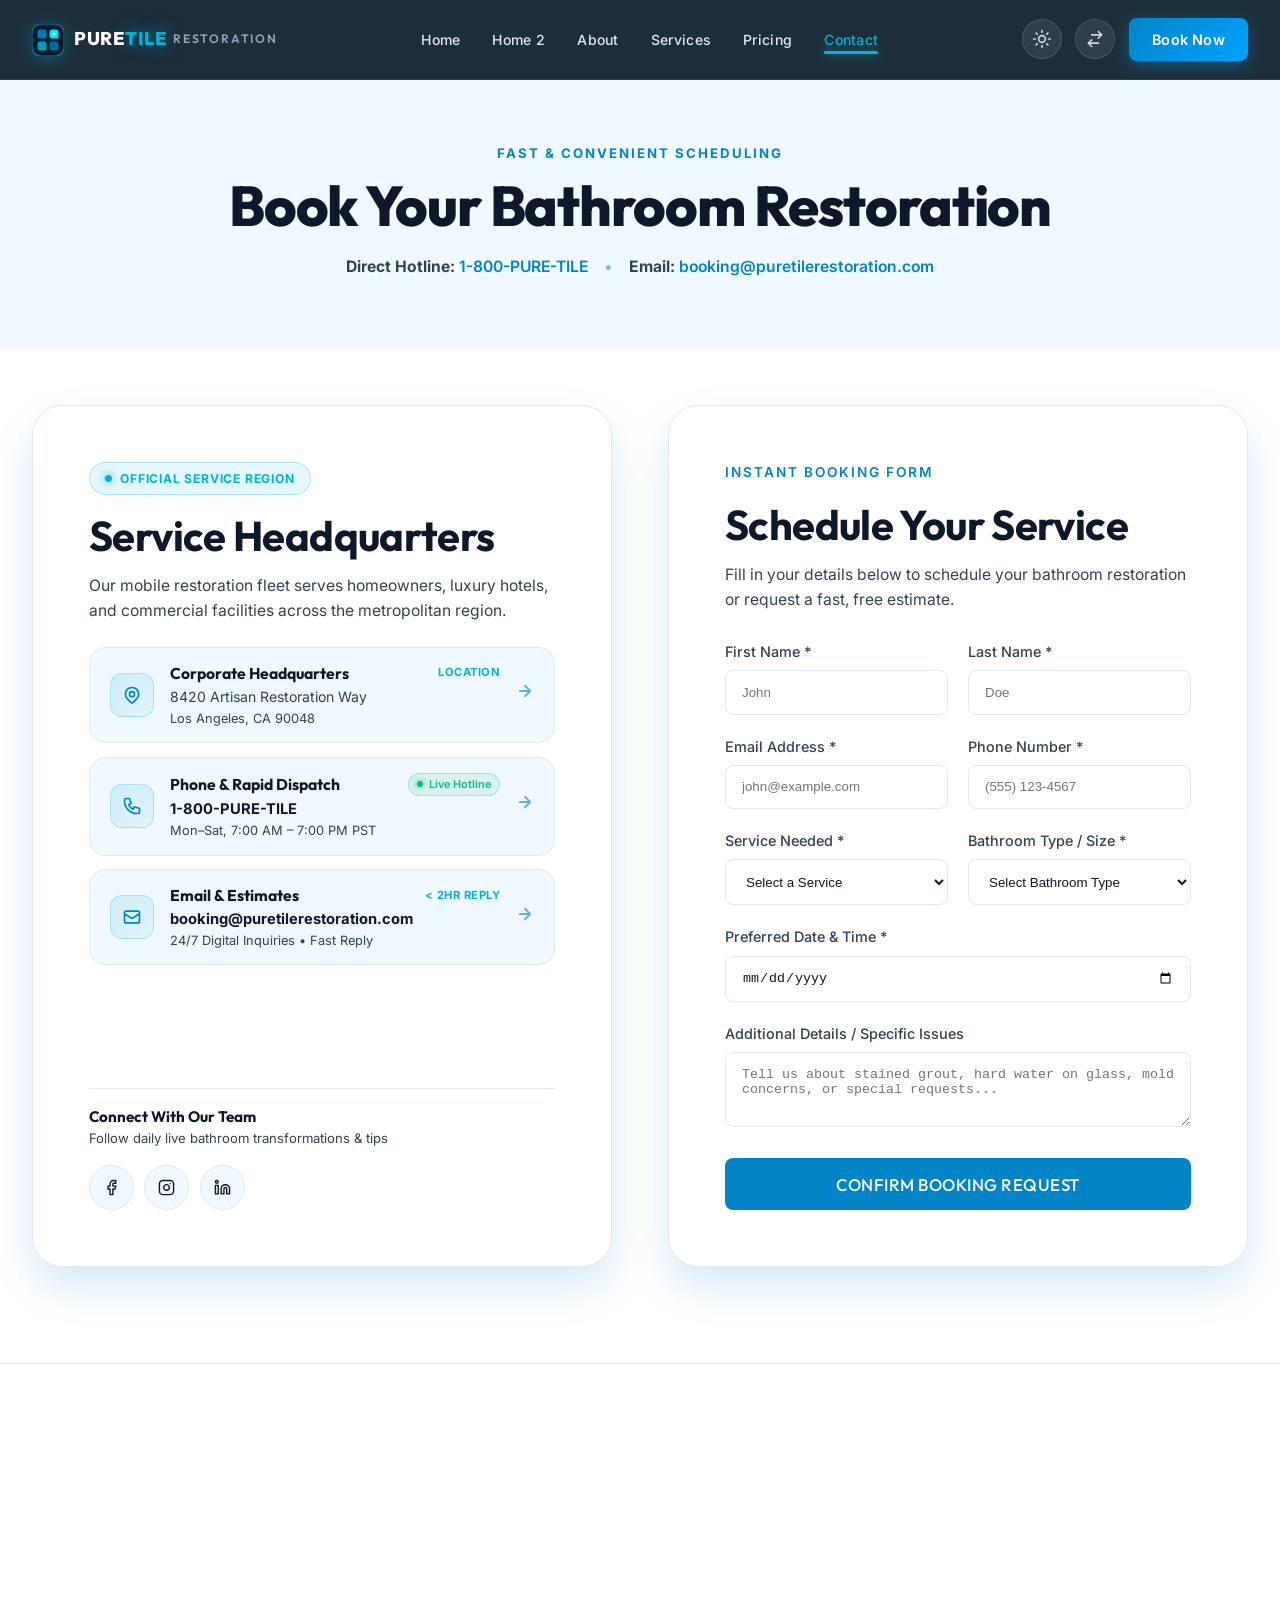
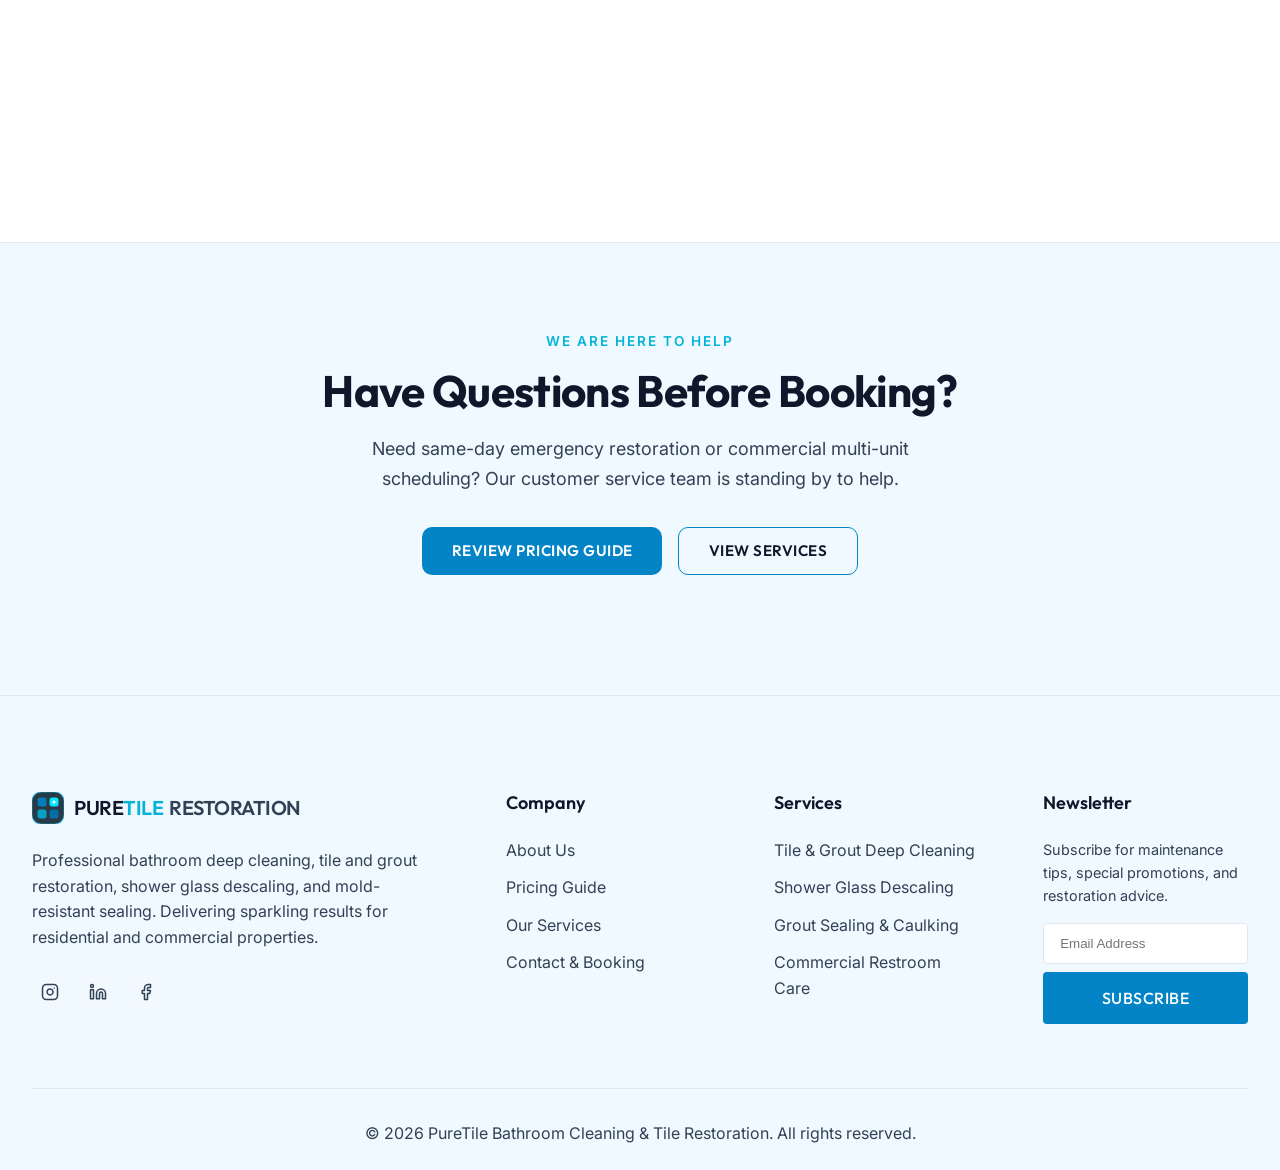
==== commit aebfb1ba: "2nd comit" ====
--- a/contact.html
+++ b/contact.html
@@ -65,16 +65,20 @@
     </nav>
 
     <!-- Section 1: Hero & Direct Contact -->
-    <section class="section section-bg" style="padding-top: 160px; padding-bottom: 80px; text-align: center;">
+    <section class="section section-bg" style="padding-top: 140px; padding-bottom: 70px; text-align: center;">
         <div class="container reveal">
-            <h6 style="color: var(--accent-primary); margin-bottom: 1rem;">Fast & Convenient Scheduling</h6>
-            <h1 class="hero-title">Book Your Bathroom Restoration</h1>
-            <p class="hero-subtitle" style="max-width: 600px; margin: 0 auto;"><strong>Direct Hotline:</strong> 1-800-PURE-TILE &nbsp; | &nbsp; <strong>Email:</strong> booking@puretilerestoration.com</p>
+            <h6 style="color: var(--accent-primary); margin-bottom: 0.75rem;">Fast &amp; Convenient Scheduling</h6>
+            <h1 class="hero-title" style="font-size: clamp(2rem, 5vw, 3.5rem); margin-bottom: 1rem;">Book Your Bathroom Restoration</h1>
+            <div class="contact-hero-details">
+                <span class="hero-detail-item"><strong>Direct Hotline:</strong> <a href="tel:18007873845">1-800-PURE-TILE</a></span>
+                <span class="contact-hero-divider">&bull;</span>
+                <span class="hero-detail-item"><strong>Email:</strong> <a href="mailto:booking@puretilerestoration.com" style="word-break: break-all;">booking@puretilerestoration.com</a></span>
+            </div>
         </div>
     </section>
 
     <!-- Section 2: Contact Split Layout (Details + Booking Form) -->
-    <section class="section" style="padding-top: 4rem;">
+    <section class="section" style="padding-top: 3.5rem;">
         <div class="container reveal">
             <div class="contact-split-grid">
                 
@@ -85,10 +89,10 @@
                             <span class="eyebrow-dot"></span>
                             OFFICIAL SERVICE REGION
                         </div>
-                        <h2 style="margin-bottom: 0.75rem; font-size: clamp(2rem, 3.8vw, 2.6rem); font-weight: 700; color: var(--text-primary); line-height: 1.2;">Service Headquarters</h2>
+                        <h2 style="margin-bottom: 0.75rem; font-size: clamp(1.75rem, 4vw, 2.6rem); font-weight: 700; color: var(--text-primary); line-height: 1.2;">Service Headquarters</h2>
                         <p style="color: var(--text-secondary); margin-bottom: 0; line-height: 1.6; font-size: 0.98rem;">Our mobile restoration fleet serves homeowners, luxury hotels, and commercial facilities across the metropolitan region.</p>
                         
-                        <!-- 3 Compact Contact Cards (Smaller & Identical in Height) -->
+                        <!-- 3 Compact Contact Cards (Smaller & Mobile-Protected) -->
                         <div class="contact-mini-cards">
                             <!-- Card 1: Headquarters -->
                             <a href="https://maps.google.com/?q=8420+Artisan+Restoration+Way+Los+Angeles+CA+90048" target="_blank" rel="noopener" class="contact-mini-card">
@@ -100,7 +104,8 @@
                                         <h4 class="contact-mini-title">Corporate Headquarters</h4>
                                         <span class="contact-mini-badge">Location</span>
                                     </div>
-                                    <p class="contact-mini-text">8420 Artisan Restoration Way, Los Angeles, CA 90048</p>
+                                    <div class="contact-mini-text">8420 Artisan Restoration Way</div>
+                                    <div class="contact-mini-subtext">Los Angeles, CA 90048</div>
                                 </div>
                                 <div class="contact-mini-arrow">
                                     <svg width="18" height="18" viewBox="0 0 24 24" fill="none" stroke="currentColor" stroke-width="2.5" stroke-linecap="round" stroke-linejoin="round"><path d="M5 12h14M12 5l7 7-7 7"/></svg>
@@ -114,10 +119,11 @@
                                 </div>
                                 <div class="contact-mini-content">
                                     <div class="contact-mini-header">
-                                        <h4 class="contact-mini-title">Phone & Rapid Dispatch</h4>
+                                        <h4 class="contact-mini-title">Phone &amp; Rapid Dispatch</h4>
                                         <span class="contact-status-live"><span class="live-pulse-dot"></span> Live Hotline</span>
                                     </div>
-                                    <p class="contact-mini-text"><span class="contact-mini-link">1-800-PURE-TILE</span> &bull; Mon–Sat, 7am–7pm PST</p>
+                                    <div class="contact-mini-link">1-800-PURE-TILE</div>
+                                    <div class="contact-mini-subtext">Mon–Sat, 7:00 AM – 7:00 PM PST</div>
                                 </div>
                                 <div class="contact-mini-arrow">
                                     <svg width="18" height="18" viewBox="0 0 24 24" fill="none" stroke="currentColor" stroke-width="2.5" stroke-linecap="round" stroke-linejoin="round"><path d="M5 12h14M12 5l7 7-7 7"/></svg>
@@ -131,10 +137,11 @@
                                 </div>
                                 <div class="contact-mini-content">
                                     <div class="contact-mini-header">
-                                        <h4 class="contact-mini-title">Email & Estimates</h4>
+                                        <h4 class="contact-mini-title">Email &amp; Estimates</h4>
                                         <span class="contact-mini-badge">&lt; 2hr Reply</span>
                                     </div>
-                                    <p class="contact-mini-text"><span class="contact-mini-link">booking@puretilerestoration.com</span> &bull; 24/7 Digital Desk</p>
+                                    <div class="contact-mini-link">booking@puretilerestoration.com</div>
+                                    <div class="contact-mini-subtext">24/7 Digital Inquiries &bull; Fast Reply</div>
                                 </div>
                                 <div class="contact-mini-arrow">
                                     <svg width="18" height="18" viewBox="0 0 24 24" fill="none" stroke="currentColor" stroke-width="2.5" stroke-linecap="round" stroke-linejoin="round"><path d="M5 12h14M12 5l7 7-7 7"/></svg>
@@ -147,7 +154,7 @@
                     <div class="contact-bottom-social">
                         <div class="contact-social-info">
                             <h5>Connect With Our Team</h5>
-                            <p>Follow daily live bathroom transformations & tips</p>
+                            <p>Follow daily live bathroom transformations &amp; tips</p>
                         </div>
                         <div class="social-links" style="display: flex; gap: 0.65rem;">
                             <a href="#" class="social-icon-box" aria-label="Facebook">
@@ -164,72 +171,72 @@
                 </div>
 
                 <!-- Right Card: Online Booking Form -->
-                <div class="contact-card-container">
+                <div class="contact-card-container contact-form-container">
                     <div class="contact-form-header">
                         <span class="eyebrow" style="color: var(--accent-premium); letter-spacing: 2px; text-transform: uppercase; font-weight: 600; font-size: 0.85rem; margin-bottom: 1rem; display: block;">Instant Booking Form</span>
-                        <h2 style="margin-bottom: 1rem; font-size: clamp(2.2rem, 4.2vw, 2.75rem); font-weight: 700; color: var(--text-primary); line-height: 1.2;">Schedule Your Service</h2>
-                        <p style="color: var(--text-secondary); margin-bottom: 2rem; line-height: 1.6;">Fill in your details below to schedule your bathroom restoration or request a fast, free estimate.</p>
+                        <h2 style="margin-bottom: 0.75rem; font-size: clamp(1.75rem, 4vw, 2.6rem); font-weight: 700; color: var(--text-primary); line-height: 1.2;">Schedule Your Service</h2>
+                        <p style="color: var(--text-secondary); margin-bottom: 1.75rem; line-height: 1.6; font-size: 0.98rem;">Fill in your details below to schedule your bathroom restoration or request a fast, free estimate.</p>
                     </div>
                     
                     <form onsubmit="event.preventDefault(); alert('Thank you! Your booking inquiry has been submitted. A specialist will call you within 1 hour to confirm.'); this.reset();">
-                        <div class="grid grid-2" style="gap: 1.5rem; margin-bottom: 1.5rem;">
-                            <div>
-                                <label style="display: block; margin-bottom: 0.5rem; font-weight: 500; font-size: 0.9rem; color: var(--text-secondary);">First Name *</label>
-                                <input type="text" placeholder="John" required style="width: 100%; padding: 1rem 1.2rem; border: 1px solid var(--border-color); border-radius: 8px; background: rgba(255,255,255,0.02); color: var(--text-primary); outline: none; transition: 0.3s;" onfocus="this.style.borderColor='var(--accent-premium)'" onblur="this.style.borderColor='var(--border-color)'">
-                            </div>
-                            <div>
-                                <label style="display: block; margin-bottom: 0.5rem; font-weight: 500; font-size: 0.9rem; color: var(--text-secondary);">Last Name *</label>
-                                <input type="text" placeholder="Doe" required style="width: 100%; padding: 1rem 1.2rem; border: 1px solid var(--border-color); border-radius: 8px; background: rgba(255,255,255,0.02); color: var(--text-primary); outline: none; transition: 0.3s;" onfocus="this.style.borderColor='var(--accent-premium)'" onblur="this.style.borderColor='var(--border-color)'">
+                        <div class="grid grid-2" style="gap: 1.25rem; margin-bottom: 1.25rem;">
+                            <div>
+                                <label style="display: block; margin-bottom: 0.45rem; font-weight: 500; font-size: 0.9rem; color: var(--text-secondary);">First Name *</label>
+                                <input type="text" placeholder="John" required style="width: 100%; max-width: 100%; box-sizing: border-box; padding: 0.85rem 1rem; border: 1px solid var(--border-color); border-radius: 8px; background: rgba(255,255,255,0.02); color: var(--text-primary); outline: none; transition: 0.3s;" onfocus="this.style.borderColor='var(--accent-premium)'" onblur="this.style.borderColor='var(--border-color)'">
+                            </div>
+                            <div>
+                                <label style="display: block; margin-bottom: 0.45rem; font-weight: 500; font-size: 0.9rem; color: var(--text-secondary);">Last Name *</label>
+                                <input type="text" placeholder="Doe" required style="width: 100%; max-width: 100%; box-sizing: border-box; padding: 0.85rem 1rem; border: 1px solid var(--border-color); border-radius: 8px; background: rgba(255,255,255,0.02); color: var(--text-primary); outline: none; transition: 0.3s;" onfocus="this.style.borderColor='var(--accent-premium)'" onblur="this.style.borderColor='var(--border-color)'">
                             </div>
                         </div>
                         
-                        <div class="grid grid-2" style="gap: 1.5rem; margin-bottom: 1.5rem;">
-                            <div>
-                                <label style="display: block; margin-bottom: 0.5rem; font-weight: 500; font-size: 0.9rem; color: var(--text-secondary);">Email Address *</label>
-                                <input type="email" placeholder="john@example.com" required style="width: 100%; padding: 1rem 1.2rem; border: 1px solid var(--border-color); border-radius: 8px; background: rgba(255,255,255,0.02); color: var(--text-primary); outline: none; transition: 0.3s;" onfocus="this.style.borderColor='var(--accent-premium)'" onblur="this.style.borderColor='var(--border-color)'">
-                            </div>
-                            <div>
-                                <label style="display: block; margin-bottom: 0.5rem; font-weight: 500; font-size: 0.9rem; color: var(--text-secondary);">Phone Number *</label>
-                                <input type="tel" placeholder="(555) 123-4567" required style="width: 100%; padding: 1rem 1.2rem; border: 1px solid var(--border-color); border-radius: 8px; background: rgba(255,255,255,0.02); color: var(--text-primary); outline: none; transition: 0.3s;" onfocus="this.style.borderColor='var(--accent-premium)'" onblur="this.style.borderColor='var(--border-color)'">
-                            </div>
-                        </div>
-
-                        <div class="grid grid-2" style="gap: 1.5rem; margin-bottom: 1.5rem;">
-                            <div>
-                                <label style="display: block; margin-bottom: 0.5rem; font-weight: 500; font-size: 0.9rem; color: var(--text-secondary);">Service Needed *</label>
-                                <select required style="width: 100%; padding: 1rem 1.2rem; border: 1px solid var(--border-color); border-radius: 8px; background: var(--bg-primary); color: var(--text-primary); outline: none; transition: 0.3s;" onfocus="this.style.borderColor='var(--accent-premium)'" onblur="this.style.borderColor='var(--border-color)'">
+                        <div class="grid grid-2" style="gap: 1.25rem; margin-bottom: 1.25rem;">
+                            <div>
+                                <label style="display: block; margin-bottom: 0.45rem; font-weight: 500; font-size: 0.9rem; color: var(--text-secondary);">Email Address *</label>
+                                <input type="email" placeholder="john@example.com" required style="width: 100%; max-width: 100%; box-sizing: border-box; padding: 0.85rem 1rem; border: 1px solid var(--border-color); border-radius: 8px; background: rgba(255,255,255,0.02); color: var(--text-primary); outline: none; transition: 0.3s;" onfocus="this.style.borderColor='var(--accent-premium)'" onblur="this.style.borderColor='var(--border-color)'">
+                            </div>
+                            <div>
+                                <label style="display: block; margin-bottom: 0.45rem; font-weight: 500; font-size: 0.9rem; color: var(--text-secondary);">Phone Number *</label>
+                                <input type="tel" placeholder="(555) 123-4567" required style="width: 100%; max-width: 100%; box-sizing: border-box; padding: 0.85rem 1rem; border: 1px solid var(--border-color); border-radius: 8px; background: rgba(255,255,255,0.02); color: var(--text-primary); outline: none; transition: 0.3s;" onfocus="this.style.borderColor='var(--accent-premium)'" onblur="this.style.borderColor='var(--border-color)'">
+                            </div>
+                        </div>
+
+                        <div class="grid grid-2" style="gap: 1.25rem; margin-bottom: 1.25rem;">
+                            <div>
+                                <label style="display: block; margin-bottom: 0.45rem; font-weight: 500; font-size: 0.9rem; color: var(--text-secondary);">Service Needed *</label>
+                                <select required style="width: 100%; max-width: 100%; box-sizing: border-box; padding: 0.85rem 1rem; border: 1px solid var(--border-color); border-radius: 8px; background: var(--bg-primary); color: var(--text-primary); outline: none; transition: 0.3s; text-overflow: ellipsis;" onfocus="this.style.borderColor='var(--accent-premium)'" onblur="this.style.borderColor='var(--border-color)'">
                                     <option value="" disabled selected>Select a Service</option>
-                                    <option value="complete">Complete Restoration Package ($299)</option>
-                                    <option value="steam">Standard Tile & Grout Steam Clean ($149)</option>
-                                    <option value="shower">Shower Glass Descaling & Polishing</option>
-                                    <option value="grout">Grout ColorSealing & Waterproofing</option>
-                                    <option value="commercial">Commercial Restroom Sanitization</option>
+                                    <option value="complete">Complete Restoration ($299)</option>
+                                    <option value="steam">Standard Steam Clean ($149)</option>
+                                    <option value="shower">Shower Glass Descaling</option>
+                                    <option value="grout">Grout ColorSealing</option>
+                                    <option value="commercial">Commercial Restroom</option>
                                 </select>
                             </div>
                             <div>
-                                <label style="display: block; margin-bottom: 0.5rem; font-weight: 500; font-size: 0.9rem; color: var(--text-secondary);">Bathroom Type / Size *</label>
-                                <select required style="width: 100%; padding: 1rem 1.2rem; border: 1px solid var(--border-color); border-radius: 8px; background: var(--bg-primary); color: var(--text-primary); outline: none; transition: 0.3s;" onfocus="this.style.borderColor='var(--accent-premium)'" onblur="this.style.borderColor='var(--border-color)'">
+                                <label style="display: block; margin-bottom: 0.45rem; font-weight: 500; font-size: 0.9rem; color: var(--text-secondary);">Bathroom Type / Size *</label>
+                                <select required style="width: 100%; max-width: 100%; box-sizing: border-box; padding: 0.85rem 1rem; border: 1px solid var(--border-color); border-radius: 8px; background: var(--bg-primary); color: var(--text-primary); outline: none; transition: 0.3s; text-overflow: ellipsis;" onfocus="this.style.borderColor='var(--accent-premium)'" onblur="this.style.borderColor='var(--border-color)'">
                                     <option value="" disabled selected>Select Bathroom Type</option>
                                     <option value="powder">Half Bath / Powder Room</option>
                                     <option value="standard">Standard Full Bath (Tub/Shower)</option>
-                                    <option value="master">Master Bath Suite (Walk-in Shower & Tub)</option>
+                                    <option value="master">Master Bath Suite (Walk-in Shower &amp; Tub)</option>
                                     <option value="multiple">Multiple Residential Bathrooms</option>
                                     <option value="commercial">Commercial Restroom Facility</option>
                                 </select>
                             </div>
                         </div>
 
+                        <div style="margin-bottom: 1.25rem;">
+                            <label style="display: block; margin-bottom: 0.45rem; font-weight: 500; font-size: 0.9rem; color: var(--text-secondary);">Preferred Date &amp; Time *</label>
+                            <input type="date" required style="width: 100%; max-width: 100%; box-sizing: border-box; padding: 0.85rem 1rem; border: 1px solid var(--border-color); border-radius: 8px; background: var(--bg-primary); color: var(--text-primary); outline: none; transition: 0.3s;" onfocus="this.style.borderColor='var(--accent-premium)'" onblur="this.style.borderColor='var(--border-color)'">
+                        </div>
+
                         <div style="margin-bottom: 1.5rem;">
-                            <label style="display: block; margin-bottom: 0.5rem; font-weight: 500; font-size: 0.9rem; color: var(--text-secondary);">Preferred Date & Time *</label>
-                            <input type="date" required style="width: 100%; padding: 1rem 1.2rem; border: 1px solid var(--border-color); border-radius: 8px; background: var(--bg-primary); color: var(--text-primary); outline: none; transition: 0.3s;" onfocus="this.style.borderColor='var(--accent-premium)'" onblur="this.style.borderColor='var(--border-color)'">
-                        </div>
-
-                        <div style="margin-bottom: 2rem;">
-                            <label style="display: block; margin-bottom: 0.5rem; font-weight: 500; font-size: 0.9rem; color: var(--text-secondary);">Additional Details / Specific Issues</label>
-                            <textarea rows="4" placeholder="Tell us about stained grout, hard water on glass, mold concerns, or special requests..." style="width: 100%; padding: 1rem 1.2rem; border: 1px solid var(--border-color); border-radius: 8px; background: rgba(255,255,255,0.02); color: var(--text-primary); resize: vertical; outline: none; transition: 0.3s;" onfocus="this.style.borderColor='var(--accent-premium)'" onblur="this.style.borderColor='var(--border-color)'"></textarea>
-                        </div>
-
-                        <button type="submit" class="btn btn-primary" style="width: 100%; height: auto; min-height: 56px; padding: 1rem; justify-content: center; font-size: 1.1rem; border-radius: 8px;">Confirm Booking Request</button>
+                            <label style="display: block; margin-bottom: 0.45rem; font-weight: 500; font-size: 0.9rem; color: var(--text-secondary);">Additional Details / Specific Issues</label>
+                            <textarea rows="3" placeholder="Tell us about stained grout, hard water on glass, mold concerns, or special requests..." style="width: 100%; max-width: 100%; box-sizing: border-box; padding: 0.85rem 1rem; border: 1px solid var(--border-color); border-radius: 8px; background: rgba(255,255,255,0.02); color: var(--text-primary); resize: vertical; outline: none; transition: 0.3s;" onfocus="this.style.borderColor='var(--accent-premium)'" onblur="this.style.borderColor='var(--border-color)'"></textarea>
+                        </div>
+
+                        <button type="submit" class="btn btn-primary" style="width: 100%; height: auto; min-height: 52px; padding: 0.85rem 1rem; justify-content: center; font-size: 1.05rem; border-radius: 8px;">Confirm Booking Request</button>
                     </form>
                 </div>
                 
@@ -238,18 +245,18 @@
     </section>
 
     <!-- Section 3: Full Width Map -->
-    <section style="margin-bottom: 0;">
-        <div style="width: 100%; height: 500px; border-top: 1px solid var(--border-color); border-bottom: 1px solid var(--border-color); overflow: hidden;">
+    <section class="contact-map-section" style="margin-bottom: 0;">
+        <div class="contact-map-wrapper">
             <iframe src="https://www.google.com/maps/embed?pb=!1m18!1m12!1m3!1d3304.763462948602!2d-118.37549748478413!3d34.07559128060012!2m3!1f0!2f0!3f0!3m2!1i1024!2i768!4f13.1!3m3!1m2!1s0x80c2b936d5b060cb%3A0x4a9d702d0b5e3f01!2sWest%20Hollywood%2C%20CA!5e0!3m2!1sen!2sus!4v1680123456789!5m2!1sen!2sus" width="100%" height="100%" style="border:0;" allowfullscreen="" loading="lazy" referrerpolicy="no-referrer-when-downgrade"></iframe>
         </div>
     </section>
 
     <!-- Section 4: General FAQ Support -->
-    <section class="section section-bg text-center" style="padding: 6rem 0;">
+    <section class="section section-bg text-center contact-faq-section">
         <div class="container reveal">
             <span class="eyebrow" style="color: #00B4D8; letter-spacing: 2px; text-transform: uppercase; font-weight: 600; font-size: 0.85rem; display: block; margin-bottom: 0.75rem;">WE ARE HERE TO HELP</span>
-            <h2 style="font-size: clamp(2.2rem, 4.2vw, 3rem); font-weight: 700; margin-bottom: 1.25rem; color: var(--text-primary); line-height: 1.2;">Have Questions Before Booking?</h2>
-            <p class="text-large" style="max-width: 600px; margin: 0 auto 2.5rem; color: var(--text-secondary); line-height: 1.7;">Need same-day emergency restoration or commercial multi-unit scheduling? Our customer service team is standing by to help.</p>
+            <h2 style="font-size: clamp(1.8rem, 4vw, 2.75rem); font-weight: 700; margin-bottom: 1rem; color: var(--text-primary); line-height: 1.2;">Have Questions Before Booking?</h2>
+            <p class="text-large" style="max-width: 600px; margin: 0 auto 2rem; color: var(--text-secondary); line-height: 1.7;">Need same-day emergency restoration or commercial multi-unit scheduling? Our customer service team is standing by to help.</p>
             <div class="flex-center contact-cta-row">
                 <a href="pricing.html" class="btn btn-primary contact-cta-btn">Review Pricing Guide</a>
                 <a href="services.html" class="btn btn-secondary contact-cta-btn">View Services</a>
--- a/assets/css/style.css
+++ b/assets/css/style.css
@@ -41,7 +41,10 @@
 html {
     scroll-behavior: smooth;
     font-size: 16px;
+    width: 100%;
+    max-width: 100%;
     overflow-x: hidden;
+    position: relative;
 }
 
 section[id] {
@@ -89,7 +92,10 @@
     background-color: var(--bg-primary);
     color: var(--text-primary);
     line-height: 1.6;
+    width: 100%;
+    max-width: 100%;
     overflow-x: hidden;
+    position: relative;
     -webkit-font-smoothing: antialiased;
     -moz-osx-font-smoothing: grayscale;
 }
@@ -6235,9 +6241,12 @@
    ========================================================================== */
 .contact-split-grid {
     display: grid;
-    grid-template-columns: repeat(2, 1fr);
+    grid-template-columns: repeat(2, minmax(0, 1fr));
     gap: 3.5rem;
     align-items: stretch;
+    width: 100%;
+    max-width: 100%;
+    min-width: 0;
 }
 
 .contact-card-container {
@@ -6252,6 +6261,10 @@
     height: 100%;
     position: relative;
     box-sizing: border-box;
+    width: 100%;
+    max-width: 100%;
+    min-width: 0;
+    overflow: hidden;
 }
 
 body.dark-mode .contact-card-container {
@@ -6265,6 +6278,8 @@
 .contact-card-top-content {
     display: flex;
     flex-direction: column;
+    min-width: 0;
+    width: 100%;
 }
 
 .contact-eyebrow-badge {
@@ -6282,6 +6297,7 @@
     letter-spacing: 0.8px;
     margin-bottom: 1rem;
     width: fit-content;
+    max-width: 100%;
 }
 
 body.dark-mode .contact-eyebrow-badge {
@@ -6296,6 +6312,7 @@
     border-radius: 50%;
     background: var(--accent-secondary);
     box-shadow: 0 0 8px var(--accent-secondary);
+    flex-shrink: 0;
 }
 
 .contact-mini-cards {
@@ -6303,12 +6320,15 @@
     flex-direction: column;
     gap: 0.85rem;
     margin: 1.5rem 0;
+    width: 100%;
+    max-width: 100%;
+    min-width: 0;
 }
 
 .contact-mini-card {
     display: flex;
     align-items: center;
-    gap: 1.15rem;
+    gap: 1rem;
     background: var(--bg-secondary);
     border: 1px solid var(--border-color);
     border-radius: 16px;
@@ -6318,6 +6338,10 @@
     color: inherit;
     position: relative;
     overflow: hidden;
+    width: 100%;
+    max-width: 100%;
+    min-width: 0;
+    box-sizing: border-box;
 }
 
 body.dark-mode .contact-mini-card {
@@ -6367,6 +6391,7 @@
     min-width: 0;
     display: flex;
     flex-direction: column;
+    overflow: hidden;
 }
 
 .contact-mini-header {
@@ -6374,7 +6399,8 @@
     align-items: center;
     justify-content: space-between;
     gap: 0.5rem;
-    margin-bottom: 0.15rem;
+    margin-bottom: 0.2rem;
+    flex-wrap: wrap;
 }
 
 .contact-mini-title {
@@ -6392,6 +6418,7 @@
     text-transform: uppercase;
     letter-spacing: 0.5px;
     color: var(--accent-secondary);
+    white-space: nowrap;
 }
 
 .contact-status-live {
@@ -6405,6 +6432,7 @@
     border: 1px solid rgba(16, 185, 129, 0.25);
     padding: 0.12rem 0.5rem;
     border-radius: 20px;
+    white-space: nowrap;
 }
 
 .live-pulse-dot {
@@ -6414,6 +6442,7 @@
     background: #10B981;
     box-shadow: 0 0 6px #10B981;
     animation: pulse-live 2s infinite ease-in-out;
+    flex-shrink: 0;
 }
 
 @keyframes pulse-live {
@@ -6426,6 +6455,8 @@
     color: var(--text-secondary);
     line-height: 1.45;
     margin: 0;
+    word-break: break-word;
+    overflow-wrap: anywhere;
 }
 
 .contact-mini-link {
@@ -6434,10 +6465,21 @@
     color: var(--text-primary);
     text-decoration: none;
     transition: color 0.2s ease;
+    word-break: break-word;
+    overflow-wrap: anywhere;
+    line-height: 1.4;
 }
 
 .contact-mini-card:hover .contact-mini-link {
     color: var(--accent-primary);
+}
+
+.contact-mini-subtext {
+    font-size: 0.8rem;
+    color: var(--text-secondary);
+    margin-top: 0.15rem;
+    line-height: 1.35;
+    word-break: break-word;
 }
 
 .contact-mini-arrow {
@@ -6463,6 +6505,8 @@
     justify-content: space-between;
     flex-wrap: wrap;
     gap: 1rem;
+    width: 100%;
+    box-sizing: border-box;
 }
 
 .contact-social-info h5 {
@@ -6478,30 +6522,134 @@
     margin: 0;
 }
 
+/* Contact Hero details bar */
+.contact-hero-details {
+    display: flex;
+    align-items: center;
+    justify-content: center;
+    gap: 0.6rem 1rem;
+    flex-wrap: wrap;
+    max-width: 600px;
+    margin: 0 auto;
+    font-size: 0.98rem;
+    color: var(--text-secondary);
+}
+
+.contact-hero-details a {
+    color: var(--accent-primary);
+    font-weight: 600;
+}
+
+.contact-hero-divider {
+    color: var(--accent-primary);
+    opacity: 0.5;
+}
+
+.contact-map-wrapper {
+    width: 100%;
+    max-width: 100%;
+    height: 480px;
+    border-top: 1px solid var(--border-color);
+    border-bottom: 1px solid var(--border-color);
+    overflow: hidden;
+}
+
+.contact-faq-section {
+    padding: 5.5rem 0;
+}
+
+/* Inputs & Form layout protection */
+.contact-form-container form {
+    width: 100%;
+    max-width: 100%;
+    min-width: 0;
+}
+
+.contact-form-container input,
+.contact-form-container select,
+.contact-form-container textarea {
+    max-width: 100% !important;
+    box-sizing: border-box !important;
+}
+
 @media (max-width: 1024px) {
     .contact-split-grid {
-        grid-template-columns: 1fr;
-        gap: 2.5rem;
+        grid-template-columns: minmax(0, 1fr) !important;
+        gap: 2.25rem;
+    }
+}
+
+@media (max-width: 768px) {
+    :root {
+        --container-padding: 1.25rem;
     }
 }
 
 @media (max-width: 640px) {
+    :root {
+        --container-padding: 1rem;
+    }
     .contact-card-container {
-        padding: 1.75rem 1.25rem;
-        border-radius: 20px;
+        padding: 1.5rem 1.15rem !important;
+        border-radius: 20px !important;
     }
     .contact-mini-card {
-        padding: 0.85rem 1rem;
-        gap: 0.85rem;
+        padding: 0.85rem 0.95rem;
+        gap: 0.75rem;
     }
     .contact-mini-icon {
         width: 38px;
         height: 38px;
+    }
+    .contact-mini-header {
+        flex-direction: column;
+        align-items: flex-start;
+        gap: 0.15rem;
+    }
+    .contact-mini-title {
+        font-size: 0.92rem;
+    }
+    .contact-mini-badge {
+        font-size: 0.65rem;
+    }
+    .contact-mini-arrow {
+        display: none;
     }
     .contact-bottom-social {
         flex-direction: column;
         align-items: flex-start;
         gap: 0.75rem;
     }
-}
-
+    .contact-map-wrapper {
+        height: 320px;
+    }
+    .contact-faq-section {
+        padding: 3.5rem 0 !important;
+    }
+    .contact-hero-details {
+        flex-direction: column;
+        gap: 0.45rem;
+    }
+    .contact-hero-divider {
+        display: none;
+    }
+}
+
+@media (max-width: 480px) {
+    :root {
+        --container-padding: 0.85rem;
+    }
+    .contact-card-container {
+        padding: 1.35rem 0.95rem !important;
+        border-radius: 16px !important;
+    }
+    .contact-mini-card {
+        padding: 0.75rem 0.85rem;
+        gap: 0.65rem;
+    }
+    .contact-mini-icon {
+        width: 36px;
+        height: 36px;
+    }
+}
+
